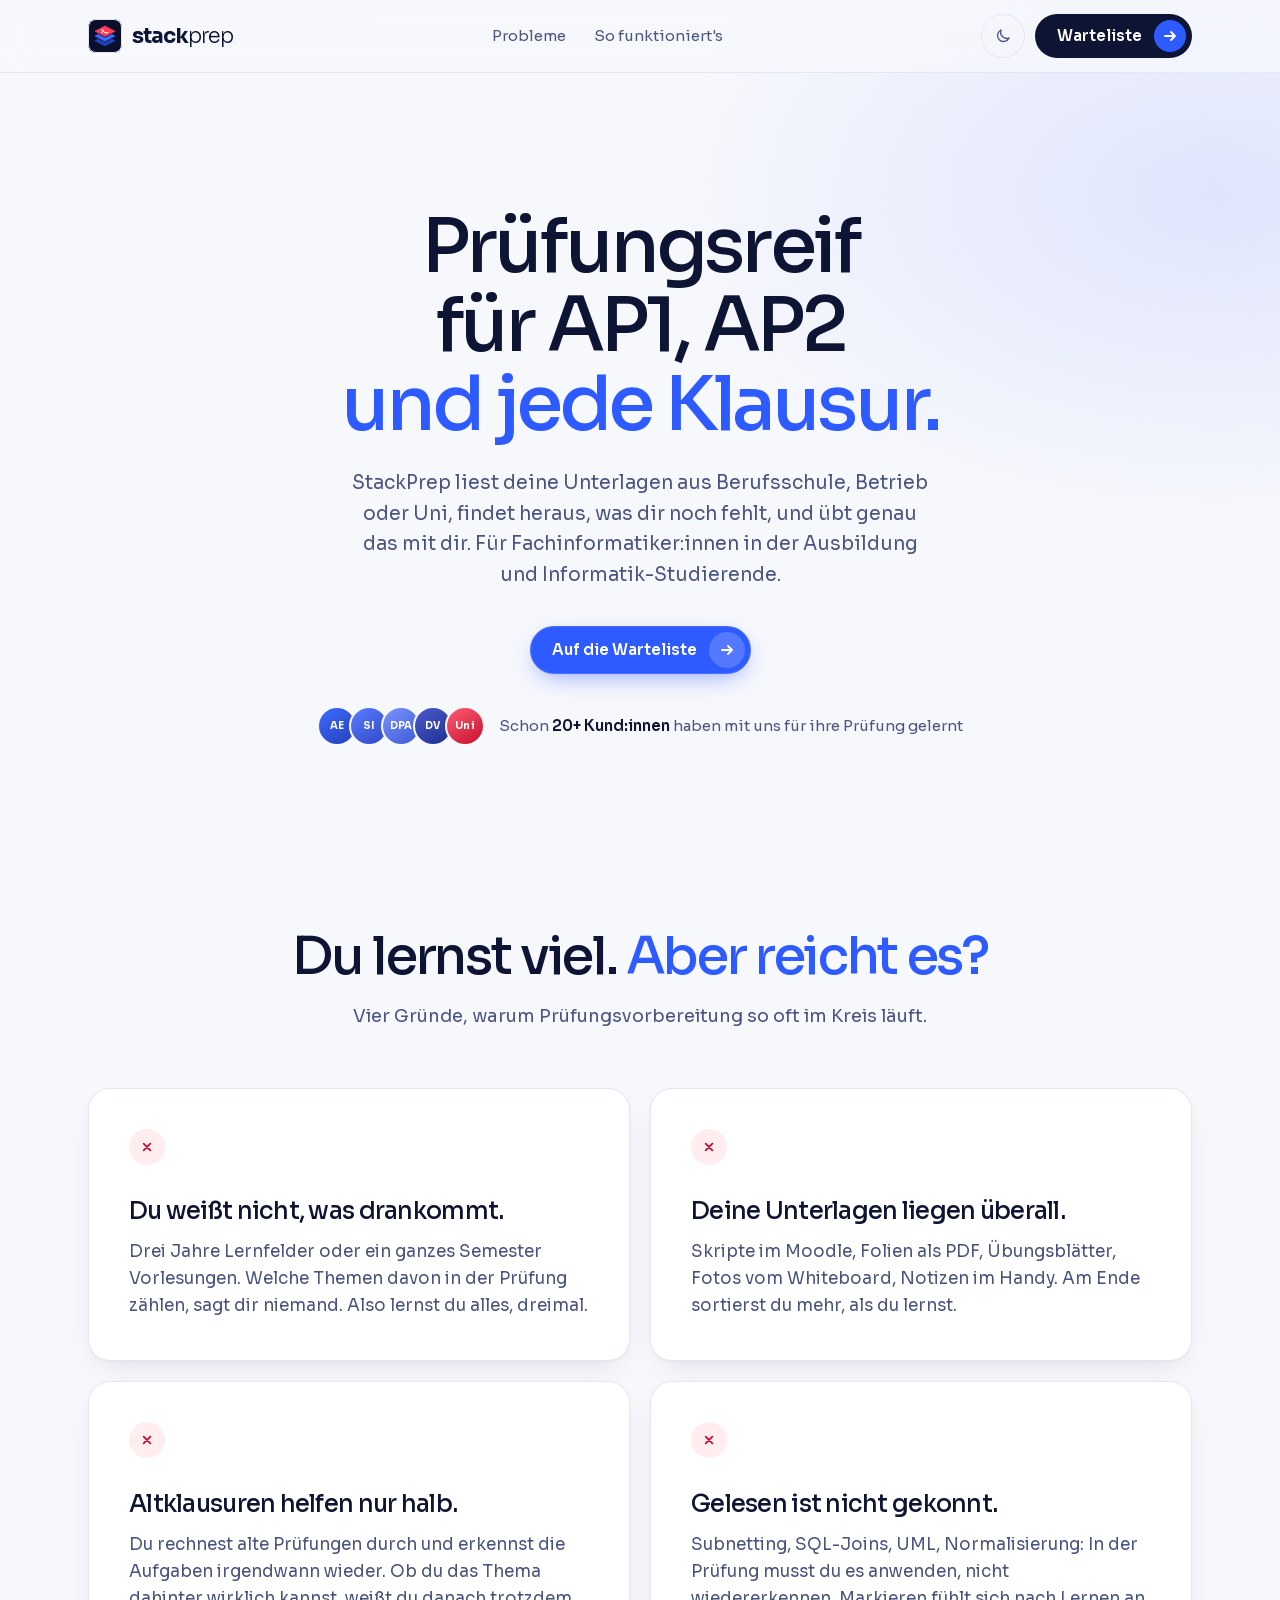
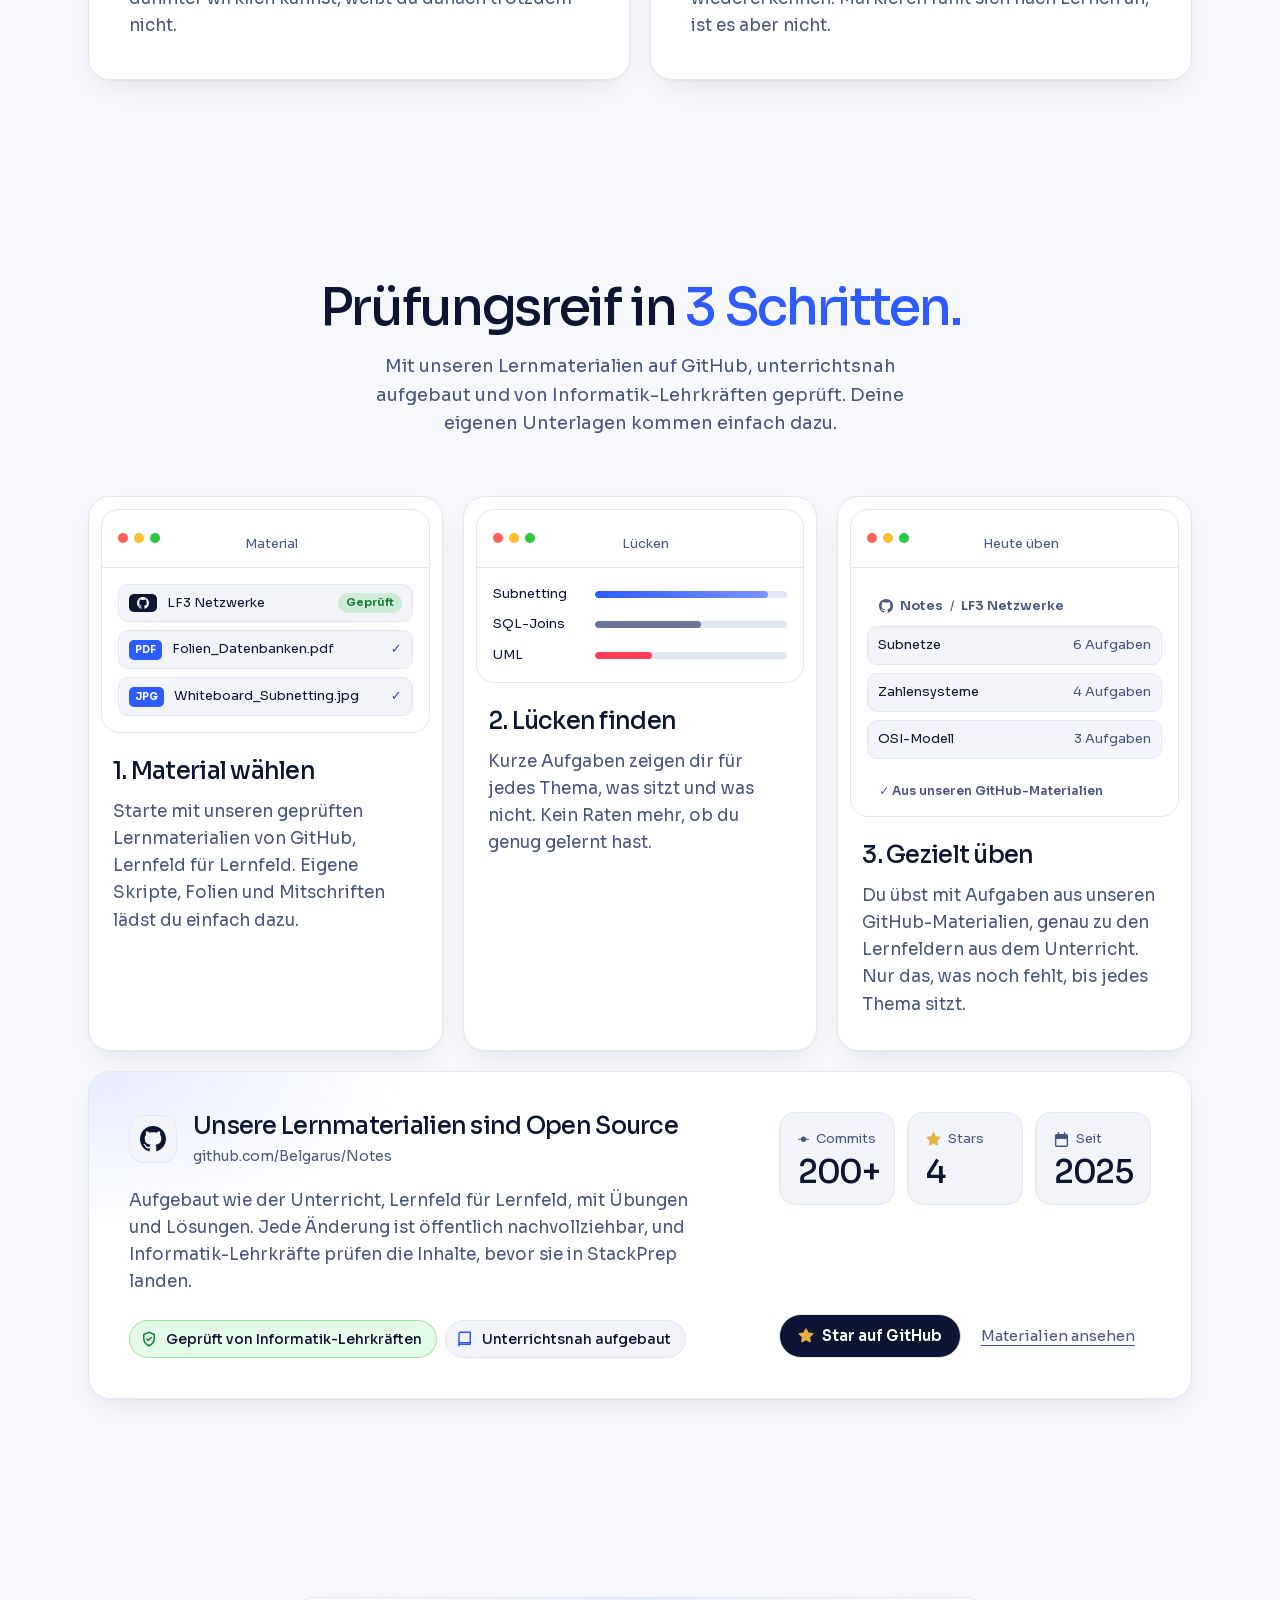
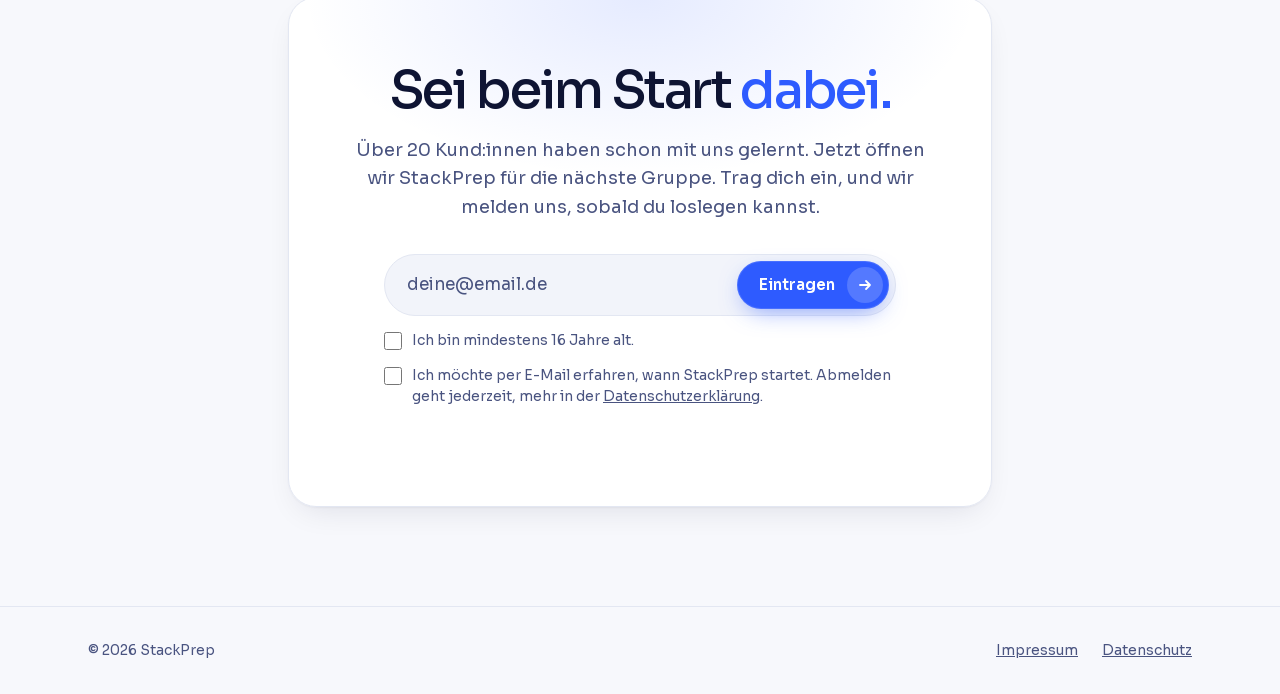
==== index.html @ 9dcbcb9c "Add StackPrep landing page Static site for StackPrep, AP1/AP2 exam prep for IT apprentices: landing " ====
<!doctype html>
<html lang="de">
<head>
  <meta charset="utf-8">
  <meta name="viewport" content="width=device-width, initial-scale=1">
  <meta http-equiv="Content-Security-Policy" content="default-src 'none'; script-src 'self'; style-src 'self'; img-src 'self'; font-src 'self'; connect-src 'self'; form-action 'self'; base-uri 'none'; upgrade-insecure-requests">
  <meta name="referrer" content="strict-origin-when-cross-origin">
  <title>StackPrep: prüfungsreif für AP1, AP2 und Informatik-Klausuren</title>
  <meta name="description" content="StackPrep lernt mit deinen Unterlagen aus Berufsschule, Betrieb oder Uni, findet heraus, was dir für AP1, AP2 oder die Klausur noch fehlt, und übt genau das mit dir.">
  <meta name="theme-color" content="#F7F8FC" media="(prefers-color-scheme: light)">
  <meta name="theme-color" content="#05070F" media="(prefers-color-scheme: dark)">
  <meta property="og:title" content="StackPrep: prüfungsreif für AP1, AP2 und Informatik-Klausuren">
  <meta property="og:description" content="Prüfungsvorbereitung für Fachinformatiker:innen und Informatik-Studierende, mit deinem eigenen Stoff.">
  <meta property="og:type" content="website">
  <link rel="icon" href="/assets/img/favicon.svg" type="image/svg+xml">
  <link rel="preload" href="/assets/fonts/Sora-Variable.woff2" as="font" type="font/woff2" crossorigin>
  <script src="/assets/js/theme.js"></script>
  <link rel="stylesheet" href="/assets/css/styles.css">
  <script src="/assets/js/main.js" defer></script>
</head>
<body>
  <a class="skip-link" href="#main">Zum Inhalt springen</a>

  <header class="site-header">
    <div class="container site-header__inner">
      <a class="brand" href="/" aria-label="StackPrep, zur Startseite">
        <img class="brand__mark" src="/assets/img/logo-mark.svg" alt="" width="36" height="36">
        <span class="brand__word"><span class="brand__stack">stack</span><span class="brand__prep">prep</span></span>
      </a>
      <nav class="site-nav" aria-label="Hauptnavigation">
        <a href="#probleme">Probleme</a>
        <a href="#ablauf">So funktioniert's</a>
      </nav>
      <div class="site-header__actions">
        <button class="theme-toggle" type="button" aria-label="Dunkles Design" aria-pressed="false" data-theme-toggle hidden>
          <svg class="icon-moon" viewBox="0 0 24 24" fill="none" stroke="currentColor" stroke-width="1.8" stroke-linecap="round" stroke-linejoin="round" aria-hidden="true" focusable="false"><path d="M20 14.5A8 8 0 0 1 9.5 4a8 8 0 1 0 10.5 10.5z"/></svg>
          <svg class="icon-sun" viewBox="0 0 24 24" fill="none" stroke="currentColor" stroke-width="1.8" stroke-linecap="round" aria-hidden="true" focusable="false"><circle cx="12" cy="12" r="4"/><path d="M12 2v2M12 20v2M4.9 4.9l1.4 1.4M17.7 17.7l1.4 1.4M2 12h2M20 12h2M4.9 19.1l1.4-1.4M17.7 6.3l1.4-1.4"/></svg>
        </button>
        <a class="pill-button pill-button--light" href="#warteliste">Warteliste <span class="pill-button__arrow" aria-hidden="true"><svg viewBox="0 0 16 16" fill="none" stroke="currentColor" stroke-width="1.8" stroke-linecap="round" stroke-linejoin="round"><path d="M3 8h10M9 4l4 4-4 4"/></svg></span></a>
      </div>
    </div>
  </header>

  <main id="main">
    <section class="hero" aria-labelledby="hero-title">
      <div class="container hero__inner">
        <div class="hero__copy">
          <h1 id="hero-title">Prüfungsreif für AP1, AP2 <span class="accent">und jede Klausur.</span></h1>
          <p class="hero__lead">StackPrep liest deine Unterlagen aus Berufsschule, Betrieb oder Uni, findet heraus, was dir noch fehlt, und übt genau das mit dir. Für Fachinformatiker:innen in der Ausbildung und Informatik-Studierende.</p>

          <div class="hero__actions">
            <a class="pill-button" href="#warteliste">Auf die Warteliste <span class="pill-button__arrow" aria-hidden="true"><svg viewBox="0 0 16 16" fill="none" stroke="currentColor" stroke-width="1.8" stroke-linecap="round" stroke-linejoin="round"><path d="M3 8h10M9 4l4 4-4 4"/></svg></span></a>
          </div>

          <div class="proof">
            <ul class="proof__avatars" aria-hidden="true">
              <li>AE</li>
              <li>SI</li>
              <li>DPA</li>
              <li>DV</li>
              <li>Uni</li>
            </ul>
            <p>Schon <strong>20+ Kund:innen</strong> haben mit uns für ihre Prüfung gelernt</p>
          </div>
        </div>
      </div>
    </section>

    <section id="probleme" class="section" aria-labelledby="probleme-title">
      <div class="container">
        <h2 id="probleme-title" class="section__title">Du lernst viel. <span class="accent">Aber reicht es?</span></h2>
        <p class="section__lead">Vier Gründe, warum Prüfungsvorbereitung so oft im Kreis läuft.</p>
        <div class="grid grid--2">
          <article class="card">
            <svg class="card__icon card__icon--problem" viewBox="0 0 24 24" fill="none" stroke="currentColor" stroke-width="2.2" stroke-linecap="round" aria-hidden="true" focusable="false"><path d="M8 8l8 8M16 8l-8 8"/></svg>
            <h3>Du weißt nicht, was drankommt.</h3>
            <p>Drei Jahre Lernfelder oder ein ganzes Semester Vorlesungen. Welche Themen davon in der Prüfung zählen, sagt dir niemand. Also lernst du alles, dreimal.</p>
          </article>
          <article class="card">
            <svg class="card__icon card__icon--problem" viewBox="0 0 24 24" fill="none" stroke="currentColor" stroke-width="2.2" stroke-linecap="round" aria-hidden="true" focusable="false"><path d="M8 8l8 8M16 8l-8 8"/></svg>
            <h3>Deine Unterlagen liegen überall.</h3>
            <p>Skripte im Moodle, Folien als PDF, Übungsblätter, Fotos vom Whiteboard, Notizen im Handy. Am Ende sortierst du mehr, als du lernst.</p>
          </article>
          <article class="card">
            <svg class="card__icon card__icon--problem" viewBox="0 0 24 24" fill="none" stroke="currentColor" stroke-width="2.2" stroke-linecap="round" aria-hidden="true" focusable="false"><path d="M8 8l8 8M16 8l-8 8"/></svg>
            <h3>Altklausuren helfen nur halb.</h3>
            <p>Du rechnest alte Prüfungen durch und erkennst die Aufgaben irgendwann wieder. Ob du das Thema dahinter wirklich kannst, weißt du danach trotzdem nicht.</p>
          </article>
          <article class="card">
            <svg class="card__icon card__icon--problem" viewBox="0 0 24 24" fill="none" stroke="currentColor" stroke-width="2.2" stroke-linecap="round" aria-hidden="true" focusable="false"><path d="M8 8l8 8M16 8l-8 8"/></svg>
            <h3>Gelesen ist nicht gekonnt.</h3>
            <p>Subnetting, SQL-Joins, UML, Normalisierung: In der Prüfung musst du es anwenden, nicht wiedererkennen. Markieren fühlt sich nach Lernen an, ist es aber nicht.</p>
          </article>
        </div>
      </div>
    </section>

    <section id="ablauf" class="section" aria-labelledby="ablauf-title">
      <div class="container">
        <h2 id="ablauf-title" class="section__title">Prüfungsreif in <span class="accent">3 Schritten.</span></h2>
        <p class="section__lead">Mit unseren Lernmaterialien auf GitHub, unterrichtsnah aufgebaut und von Informatik-Lehrkräften geprüft. Deine eigenen Unterlagen kommen einfach dazu.</p>
        <ol class="grid grid--3 steps">
          <li class="card card--step">
            <div class="mock mock--small" aria-hidden="true">
              <div class="mock__bar"><span></span><span></span><span></span><p>Material</p></div>
              <ul class="files">
                <li><span class="files__type files__type--github"><svg viewBox="0 0 16 16" fill="currentColor"><path d="M8 0C3.58 0 0 3.58 0 8c0 3.54 2.29 6.53 5.47 7.59.4.07.55-.17.55-.38 0-.19-.01-.82-.01-1.49-2.01.37-2.53-.49-2.69-.94-.09-.23-.48-.94-.82-1.13-.28-.15-.68-.52-.01-.53.63-.01 1.08.58 1.23.82.72 1.21 1.87.87 2.33.66.07-.52.28-.87.51-1.07-1.78-.2-3.64-.89-3.64-3.95 0-.87.31-1.59.82-2.15-.08-.2-.36-1.02.08-2.12 0 0 .67-.21 2.2.82.64-.18 1.32-.27 2-.27.68 0 1.36.09 2 .27 1.53-1.04 2.2-.82 2.2-.82.44 1.1.16 1.92.08 2.12.51.56.82 1.27.82 2.15 0 3.07-1.87 3.75-3.65 3.95.29.25.54.73.54 1.48 0 1.07-.01 1.93-.01 2.2 0 .21.15.46.55.38A8.01 8.01 0 0 0 16 8c0-4.42-3.58-8-8-8z"/></svg></span>LF3 Netzwerke<span class="files__verified">Geprüft</span></li>
                <li><span class="files__type">PDF</span>Folien_Datenbanken.pdf<span class="files__ok">✓</span></li>
                <li><span class="files__type">JPG</span>Whiteboard_Subnetting.jpg<span class="files__ok">✓</span></li>
              </ul>
            </div>
            <h3>Material wählen</h3>
            <p>Starte mit unseren geprüften Lernmaterialien von GitHub, Lernfeld für Lernfeld. Eigene Skripte, Folien und Mitschriften lädst du einfach dazu.</p>
          </li>
          <li class="card card--step">
            <div class="mock mock--small" aria-hidden="true">
              <div class="mock__bar"><span></span><span></span><span></span><p>Lücken</p></div>
              <ul class="topics topics--small">
                <li><span>Subnetting</span><span class="bar"><span class="bar__fill bar__fill--90"></span></span></li>
                <li><span>SQL-Joins</span><span class="bar"><span class="bar__fill bar__fill--55 bar__fill--mid"></span></span></li>
                <li><span>UML</span><span class="bar"><span class="bar__fill bar__fill--30 bar__fill--open"></span></span></li>
              </ul>
            </div>
            <h3>Lücken finden</h3>
            <p>Kurze Aufgaben zeigen dir für jedes Thema, was sitzt und was nicht. Kein Raten mehr, ob du genug gelernt hast.</p>
          </li>
          <li class="card card--step">
            <div class="mock mock--small" aria-hidden="true">
              <div class="mock__bar"><span></span><span></span><span></span><p>Heute üben</p></div>
              <div class="practice">
                <p class="practice__source"><svg viewBox="0 0 16 16" fill="currentColor"><path d="M8 0C3.58 0 0 3.58 0 8c0 3.54 2.29 6.53 5.47 7.59.4.07.55-.17.55-.38 0-.19-.01-.82-.01-1.49-2.01.37-2.53-.49-2.69-.94-.09-.23-.48-.94-.82-1.13-.28-.15-.68-.52-.01-.53.63-.01 1.08.58 1.23.82.72 1.21 1.87.87 2.33.66.07-.52.28-.87.51-1.07-1.78-.2-3.64-.89-3.64-3.95 0-.87.31-1.59.82-2.15-.08-.2-.36-1.02.08-2.12 0 0 .67-.21 2.2.82.64-.18 1.32-.27 2-.27.68 0 1.36.09 2 .27 1.53-1.04 2.2-.82 2.2-.82.44 1.1.16 1.92.08 2.12.51.56.82 1.27.82 2.15 0 3.07-1.87 3.75-3.65 3.95.29.25.54.73.54 1.48 0 1.07-.01 1.93-.01 2.2 0 .21.15.46.55.38A8.01 8.01 0 0 0 16 8c0-4.42-3.58-8-8-8z"/></svg>Notes<span>/</span>LF3 Netzwerke</p>
                <ul class="plan">
                  <li>Subnetze<span>6 Aufgaben</span></li>
                  <li>Zahlensysteme<span>4 Aufgaben</span></li>
                  <li>OSI-Modell<span>3 Aufgaben</span></li>
                </ul>
                <p class="practice__note">✓ Aus unseren GitHub-Materialien</p>
              </div>
            </div>
            <h3>Gezielt üben</h3>
            <p>Du übst mit Aufgaben aus unseren GitHub-Materialien, genau zu den Lernfeldern aus dem Unterricht. Nur das, was noch fehlt, bis jedes Thema sitzt.</p>
          </li>
        </ol>

        <!-- Stand der Zahlen: 01.11.2026 (200 Commits, 4 Stars). Bei Bedarf von Hand aktualisieren, die Seite fragt GitHub bewusst nicht live ab. -->
        <article class="card repo">
          <div class="repo__main">
            <div class="repo__head">
              <svg class="repo__logo" viewBox="0 0 16 16" fill="currentColor" aria-hidden="true" focusable="false"><path d="M8 0C3.58 0 0 3.58 0 8c0 3.54 2.29 6.53 5.47 7.59.4.07.55-.17.55-.38 0-.19-.01-.82-.01-1.49-2.01.37-2.53-.49-2.69-.94-.09-.23-.48-.94-.82-1.13-.28-.15-.68-.52-.01-.53.63-.01 1.08.58 1.23.82.72 1.21 1.87.87 2.33.66.07-.52.28-.87.51-1.07-1.78-.2-3.64-.89-3.64-3.95 0-.87.31-1.59.82-2.15-.08-.2-.36-1.02.08-2.12 0 0 .67-.21 2.2.82.64-.18 1.32-.27 2-.27.68 0 1.36.09 2 .27 1.53-1.04 2.2-.82 2.2-.82.44 1.1.16 1.92.08 2.12.51.56.82 1.27.82 2.15 0 3.07-1.87 3.75-3.65 3.95.29.25.54.73.54 1.48 0 1.07-.01 1.93-.01 2.2 0 .21.15.46.55.38A8.01 8.01 0 0 0 16 8c0-4.42-3.58-8-8-8z"/></svg>
              <div>
                <h3>Unsere Lernmaterialien sind Open Source</h3>
                <p class="repo__path">github.com/Belgarus/Notes</p>
              </div>
            </div>
            <p class="repo__text">Aufgebaut wie der Unterricht, Lernfeld für Lernfeld, mit Übungen und Lösungen. Jede Änderung ist öffentlich nachvollziehbar, und Informatik-Lehrkräfte prüfen die Inhalte, bevor sie in StackPrep landen.</p>

            <ul class="repo__badges">
              <li class="repo__badge repo__badge--verified">
                <svg viewBox="0 0 24 24" fill="none" stroke="currentColor" stroke-width="2" stroke-linecap="round" stroke-linejoin="round" aria-hidden="true" focusable="false"><path d="M12 3l7 3v5c0 4.5-3 8.3-7 10-4-1.7-7-5.5-7-10V6l7-3z"/><path d="M9 12l2 2 4-4"/></svg>
                Geprüft von Informatik-Lehrkräften
              </li>
              <li class="repo__badge">
                <svg viewBox="0 0 24 24" fill="none" stroke="currentColor" stroke-width="2" stroke-linecap="round" stroke-linejoin="round" aria-hidden="true" focusable="false"><path d="M4 5a2 2 0 0 1 2-2h13v16H6a2 2 0 0 0-2 2V5z"/><path d="M4 19a2 2 0 0 1 2-2h13"/></svg>
                Unterrichtsnah aufgebaut
              </li>
            </ul>
          </div>

          <div class="repo__side">
            <dl class="repo__stats">
              <div>
                <dt>
                  <svg viewBox="0 0 16 16" fill="currentColor" aria-hidden="true" focusable="false"><path d="M10.5 7.75a2.5 2.5 0 1 1-5 0 2.5 2.5 0 0 1 5 0zm1.43.75a4 4 0 0 1-7.86 0H.75a.75.75 0 0 1 0-1.5h3.32a4 4 0 0 1 7.86 0h3.32a.75.75 0 0 1 0 1.5h-3.32z"/></svg>
                  Commits
                </dt>
                <dd>200+</dd>
              </div>
              <div>
                <dt>
                  <svg class="repo__star" viewBox="0 0 16 16" fill="currentColor" aria-hidden="true" focusable="false"><path d="M8 .25a.75.75 0 0 1 .67.42l1.88 3.81 4.21.61a.75.75 0 0 1 .42 1.28l-3.05 2.97.72 4.19a.75.75 0 0 1-1.09.79L8 12.35l-3.77 1.98a.75.75 0 0 1-1.09-.79l.72-4.19L.82 6.37a.75.75 0 0 1 .42-1.28l4.21-.61L7.33.67A.75.75 0 0 1 8 .25z"/></svg>
                  Stars
                </dt>
                <dd>4</dd>
              </div>
              <div>
                <dt>
                  <svg viewBox="0 0 16 16" fill="currentColor" aria-hidden="true" focusable="false"><path d="M4.75 0a.75.75 0 0 1 .75.75V2h5V.75a.75.75 0 0 1 1.5 0V2h1.25c.97 0 1.75.78 1.75 1.75v10.5A1.75 1.75 0 0 1 13.25 16H2.75A1.75 1.75 0 0 1 1 14.25V3.75C1 2.78 1.78 2 2.75 2H4V.75A.75.75 0 0 1 4.75 0zM2.5 7.5v6.75c0 .14.11.25.25.25h10.5a.25.25 0 0 0 .25-.25V7.5h-11z"/></svg>
                  Seit
                </dt>
                <dd>2025</dd>
              </div>
            </dl>
            <div class="repo__actions">
              <a class="repo__button" href="https://github.com/Belgarus/Notes" rel="noopener noreferrer">
                <svg viewBox="0 0 16 16" fill="currentColor" aria-hidden="true" focusable="false"><path d="M8 .25a.75.75 0 0 1 .67.42l1.88 3.81 4.21.61a.75.75 0 0 1 .42 1.28l-3.05 2.97.72 4.19a.75.75 0 0 1-1.09.79L8 12.35l-3.77 1.98a.75.75 0 0 1-1.09-.79l.72-4.19L.82 6.37a.75.75 0 0 1 .42-1.28l4.21-.61L7.33.67A.75.75 0 0 1 8 .25z"/></svg>
                Star auf GitHub
              </a>
              <a class="repo__link" href="https://belgarus.github.io/Notes/fi25/materialien_uebersicht/book/" rel="noopener noreferrer">Materialien ansehen</a>
            </div>
          </div>
        </article>
      </div>
    </section>

    <section id="warteliste" class="section section--signup" aria-labelledby="signup-title">
      <div class="container">
        <div class="signup">
          <h2 id="signup-title" class="section__title">Sei beim Start <span class="accent">dabei.</span></h2>
          <p class="section__lead">Über 20 Kund:innen haben schon mit uns gelernt. Jetzt öffnen wir StackPrep für die nächste Gruppe. Trag dich ein, und wir melden uns, sobald du loslegen kannst.</p>

          <form class="waitlist" action="/api/waitlist" method="post" data-waitlist>
            <label class="visually-hidden" for="email">E-Mail-Adresse</label>
            <div class="waitlist__field">
              <input id="email" name="email" type="email" placeholder="deine@email.de" autocomplete="email" inputmode="email" maxlength="254" required>
              <button class="pill-button" type="submit">Eintragen <span class="pill-button__arrow" aria-hidden="true"><svg viewBox="0 0 16 16" fill="none" stroke="currentColor" stroke-width="1.8" stroke-linecap="round" stroke-linejoin="round"><path d="M3 8h10M9 4l4 4-4 4"/></svg></span></button>
            </div>

            <div class="hp" aria-hidden="true">
              <label for="website">Website</label>
              <input id="website" name="website" type="text" tabindex="-1" autocomplete="off">
            </div>

            <label class="check"><input type="checkbox" name="alter" value="16plus" required><span>Ich bin mindestens 16 Jahre alt.</span></label>
            <label class="check"><input type="checkbox" name="einwilligung" value="ja" required><span>Ich möchte per E-Mail erfahren, wann StackPrep startet. Abmelden geht jederzeit, mehr in der <a href="/datenschutz.html">Datenschutzerklärung</a>.</span></label>

            <p class="form-status" role="status" aria-live="polite" data-status></p>
          </form>
        </div>
      </div>
    </section>
  </main>

  <footer class="site-footer">
    <div class="container site-footer__inner">
      <p>© 2026 StackPrep</p>
      <ul>
        <li><a href="/impressum.html">Impressum</a></li>
        <li><a href="/datenschutz.html">Datenschutz</a></li>
      </ul>
    </div>
  </footer>
</body>
</html>
---- assets/css/styles.css ----
/* StackPrep — site styles */

@font-face {
  font-family: "Sora";
  src: url("/assets/fonts/Sora-Variable.woff2") format("woff2");
  font-weight: 100 800;
  font-display: swap;
}

/* Colour themes: light by default, dark from the system setting or the header toggle */

:root {
  color-scheme: light;
  --bg: #F7F8FC;
  --glow: rgba(46, 91, 255, 0.12);
  --card: #FFFFFF;
  --card-top: #FFFFFF;
  --card-border: #E3E7F2;
  --inset: #F2F4FA;
  --inset-border: #E3E7F2;
  --text: #0E1433;
  --muted: #4A5480;
  --accent: #2E5BFF;
  --action: #2E5BFF;
  --action-hover: #1F47E0;
  --on-action: #FFFFFF;
  --light-pill: #0E1433;
  --on-light-pill: #FFFFFF;
  --ok: #1F47E0;
  --mid: #6B7499;
  --wrong: #C8102E;
  --wrong-soft: #FFEDF0;
  --track: #E3E7F2;
  --focus: #2E5BFF;
  --verified: #1A7F37;
  --shadow: 0 1px 2px rgba(14, 20, 51, 0.04), 0 12px 32px -12px rgba(14, 20, 51, 0.12);

  --font-sans: "Sora", ui-sans-serif, system-ui, -apple-system, "Segoe UI", Roboto, sans-serif;

  --gutter: clamp(1rem, 0.5rem + 2.5vw, 2.5rem);
  --radius-card: 22px;
}

@media (prefers-color-scheme: dark) {
  :root:not([data-theme="light"]) {
    color-scheme: dark;
    --bg: #05070F;
    --glow: rgba(61, 107, 255, 0.22);
    --card: rgba(255, 255, 255, 0.025);
    --card-top: rgba(255, 255, 255, 0.06);
    --card-border: rgba(255, 255, 255, 0.09);
    --inset: rgba(255, 255, 255, 0.04);
    --inset-border: rgba(255, 255, 255, 0.08);
    --text: #F2F4FA;
    --muted: #9AA3BF;
    --accent: #9DB2FF;
    --action-hover: #4D74FF;
    --light-pill: #F2F4FA;
    --on-light-pill: #05070F;
    --ok: #9DB2FF;
    --mid: #9AA3BF;
    --wrong: #FF8A9A;
    --wrong-soft: rgba(255, 61, 87, 0.16);
    --track: rgba(255, 255, 255, 0.08);
    --focus: #9DB2FF;
    --verified: #3FB950;
    --shadow: 0 1px 0 rgba(255, 255, 255, 0.04) inset, 0 24px 48px -24px rgba(0, 0, 0, 0.6);
  }
}

:root[data-theme="dark"] {
  color-scheme: dark;
  --bg: #05070F;
  --glow: rgba(61, 107, 255, 0.22);
  --card: rgba(255, 255, 255, 0.025);
  --card-top: rgba(255, 255, 255, 0.06);
  --card-border: rgba(255, 255, 255, 0.09);
  --inset: rgba(255, 255, 255, 0.04);
  --inset-border: rgba(255, 255, 255, 0.08);
  --text: #F2F4FA;
  --muted: #9AA3BF;
  --accent: #9DB2FF;
  --action-hover: #4D74FF;
  --light-pill: #F2F4FA;
  --on-light-pill: #05070F;
  --ok: #9DB2FF;
  --mid: #9AA3BF;
  --wrong: #FF8A9A;
  --wrong-soft: rgba(255, 61, 87, 0.16);
  --track: rgba(255, 255, 255, 0.08);
  --focus: #9DB2FF;
  --verified: #3FB950;
  --shadow: 0 1px 0 rgba(255, 255, 255, 0.04) inset, 0 24px 48px -24px rgba(0, 0, 0, 0.6);
}

*,
*::before,
*::after {
  box-sizing: border-box;
}

html {
  -webkit-text-size-adjust: 100%;
  scroll-behavior: smooth;
}

body {
  margin: 0;
  background:
    radial-gradient(70rem 40rem at 15% -10%, var(--glow), transparent 65%),
    radial-gradient(50rem 30rem at 95% 5%, var(--glow), transparent 70%),
    var(--bg);
  background-repeat: no-repeat;
  color: var(--text);
  font-family: var(--font-sans);
  font-size: 1.0625rem;
  line-height: 1.6;
}

h1,
h2,
h3,
p {
  margin: 0;
}

a {
  color: inherit;
}

img {
  display: block;
}

:focus-visible {
  outline: 3px solid var(--focus);
  outline-offset: 3px;
  border-radius: 6px;
}

.container {
  width: 100%;
  max-width: 74rem;
  margin-inline: auto;
  padding-inline: var(--gutter);
}

.visually-hidden {
  position: absolute;
  width: 1px;
  height: 1px;
  overflow: hidden;
  clip: rect(0 0 0 0);
  white-space: nowrap;
}

.nowrap {
  white-space: nowrap;
}

.accent {
  color: var(--accent);
}

.skip-link {
  position: absolute;
  left: 1rem;
  top: -4rem;
  z-index: 20;
  padding: 0.75rem 1rem;
  background: var(--text);
  color: var(--bg);
  border-radius: 10px;
}

.skip-link:focus {
  top: 1rem;
}

/* Pill buttons */

.pill-button {
  display: inline-flex;
  align-items: center;
  gap: 0.75rem;
  min-height: 3rem;
  padding: 0.375rem 0.375rem 0.375rem 1.375rem;
  border: 0;
  border-radius: 999px;
  background: var(--action);
  color: var(--on-action);
  font: inherit;
  font-size: 0.9375rem;
  font-weight: 600;
  white-space: nowrap;
  text-decoration: none;
  cursor: pointer;
  box-shadow: 0 0 0 1px rgba(255, 255, 255, 0.12) inset, 0 8px 24px -8px rgba(46, 91, 255, 0.6);
  transition: background-color 150ms ease;
}

.pill-button:hover {
  background: var(--action-hover);
}

.pill-button:disabled {
  opacity: 0.6;
  cursor: progress;
}

.pill-button__arrow {
  display: inline-grid;
  place-items: center;
  width: 2.25rem;
  height: 2.25rem;
  border-radius: 50%;
  background: rgba(255, 255, 255, 0.18);
}

.pill-button__arrow svg {
  width: 1rem;
  height: 1rem;
}

.pill-button--light {
  min-height: 2.75rem;
  background: var(--light-pill);
  color: var(--on-light-pill);
  box-shadow: none;
}

.pill-button--light:hover {
  background: var(--light-pill);
  opacity: 0.9;
}

.pill-button--light .pill-button__arrow {
  width: 2rem;
  height: 2rem;
  background: var(--action);
  color: #FFFFFF;
}

/* Header */

.site-header {
  position: sticky;
  top: 0;
  z-index: 10;
  backdrop-filter: blur(14px);
  -webkit-backdrop-filter: blur(14px);
  background: color-mix(in srgb, var(--bg) 72%, transparent);
  border-bottom: 1px solid var(--card-border);
}

.site-header__inner {
  display: flex;
  align-items: center;
  gap: 1.5rem;
  min-height: 4.5rem;
}

.brand {
  display: inline-flex;
  align-items: center;
  gap: 0.625rem;
  margin-right: auto;
  text-decoration: none;
}

.brand__mark {
  width: 2.125rem;
  height: 2.125rem;
  border-radius: 8px;
  outline: 1px solid var(--card-border);
  outline-offset: -1px;
}

.brand__word {
  font-size: 1.3125rem;
  letter-spacing: -0.045em;
  line-height: 1;
}

.brand__stack {
  font-weight: 700;
}

.brand__prep {
  font-weight: 300;
}

.site-nav {
  display: flex;
  gap: 1.75rem;
}

.site-nav a {
  color: var(--muted);
  font-size: 0.9375rem;
  text-decoration: none;
}

.site-nav a:hover {
  color: var(--text);
}

.site-header__actions {
  display: flex;
  align-items: center;
  gap: 0.625rem;
  margin-left: auto;
}

.theme-toggle {
  display: inline-grid;
  place-items: center;
  width: 2.75rem;
  height: 2.75rem;
  padding: 0;
  border: 1px solid var(--card-border);
  border-radius: 50%;
  background: transparent;
  color: var(--muted);
  cursor: pointer;
}

.theme-toggle[hidden] {
  display: none;
}

.theme-toggle:hover {
  color: var(--text);
}

.theme-toggle svg {
  width: 1.125rem;
  height: 1.125rem;
}

.theme-toggle[aria-pressed="true"] .icon-moon,
.theme-toggle[aria-pressed="false"] .icon-sun {
  display: none;
}

/* Hero */

.hero {
  padding-block: clamp(4rem, 2rem + 8vw, 9rem) clamp(3rem, 2rem + 4vw, 6rem);
}

.hero__copy {
  display: flex;
  flex-direction: column;
  align-items: center;
  max-width: 50rem;
  margin-inline: auto;
  text-align: center;
}

.hero h1 {
  font-size: clamp(2.5rem, 1.2rem + 4.6vw, 4.75rem);
  font-weight: 500;
  letter-spacing: -0.05em;
  line-height: 1.04;
  text-wrap: balance;
}

.hero h1 .accent {
  display: block;
}

.hero__lead {
  margin-top: 1.5rem;
  max-width: 36rem;
  color: var(--muted);
  font-size: 1.1875rem;
}

.hero__actions {
  margin-top: 2.25rem;
}

.proof {
  display: flex;
  flex-wrap: wrap;
  justify-content: center;
  align-items: center;
  gap: 0.875rem;
  margin-top: 2rem;
  color: var(--muted);
  font-size: 0.9375rem;
}

.proof strong {
  color: var(--text);
  font-weight: 600;
}

.proof__avatars {
  display: flex;
  margin: 0;
  padding: 0;
  list-style: none;
}

.proof__avatars li {
  display: grid;
  place-items: center;
  width: 2.5rem;
  height: 2.5rem;
  margin-left: -0.5rem;
  border: 2px solid var(--bg);
  border-radius: 50%;
  background: linear-gradient(145deg, #3D6BFF, #2440B8);
  color: #FFFFFF;
  font-size: 0.625rem;
  font-weight: 700;
  letter-spacing: 0.01em;
}

.proof__avatars li:first-child {
  margin-left: 0;
}

.proof__avatars li:nth-child(2) { background: linear-gradient(145deg, #5B7CFF, #3048C8); }
.proof__avatars li:nth-child(3) { background: linear-gradient(145deg, #7A93FF, #3D5AD6); }
.proof__avatars li:nth-child(4) { background: linear-gradient(145deg, #4B5BD0, #1E2F8F); }
.proof__avatars li:nth-child(5) { background: linear-gradient(145deg, #FF5C73, #C8102E); }

/* Product mockups */

.mock {
  margin: 0;
  border: 1px solid var(--card-border);
  border-radius: 18px;
  background: linear-gradient(180deg, var(--card-top), var(--card));
  box-shadow: var(--shadow);
  overflow: hidden;
}

.mock__bar {
  display: flex;
  align-items: center;
  gap: 0.375rem;
  padding: 0.75rem 1rem;
  border-bottom: 1px solid var(--inset-border);
}

.mock__bar span {
  width: 0.625rem;
  height: 0.625rem;
  border-radius: 50%;
  background: var(--track);
}

.mock__bar span:nth-child(1) { background: #FF5F57; }
.mock__bar span:nth-child(2) { background: #FEBC2E; }
.mock__bar span:nth-child(3) { background: #28C840; }

.mock__bar p {
  flex: 1;
  margin-right: 2.25rem;
  color: var(--muted);
  font-size: 0.8125rem;
  text-align: center;
}

.topics {
  display: grid;
  gap: 0.625rem;
  margin: 0;
  padding: 0;
  list-style: none;
  font-size: 0.875rem;
}

.topics li {
  display: grid;
  grid-template-columns: minmax(0, 10rem) minmax(0, 1fr) 4.25rem;
  align-items: center;
  gap: 0.875rem;
}

.topics li > span:first-child {
  overflow: hidden;
  white-space: nowrap;
  text-overflow: ellipsis;
}

.topics--small {
  padding: 1rem;
  font-size: 0.8125rem;
}

.topics--small li {
  grid-template-columns: 5.5rem minmax(0, 1fr);
}

.bar {
  position: relative;
  height: 0.4375rem;
  border-radius: 99px;
  background: var(--track);
  overflow: hidden;
}

.bar__fill {
  position: absolute;
  inset: 0 auto 0 0;
  border-radius: inherit;
  background: linear-gradient(90deg, #2E5BFF, #7A93FF);
}

.bar__fill--90 { width: 90%; }
.bar__fill--80 { width: 80%; }
.bar__fill--55 { width: 55%; }
.bar__fill--30 { width: 30%; }
.bar__fill--mid { background: var(--mid); }
.bar__fill--open { background: #FF3D57; }

.files,
.plan {
  display: grid;
  gap: 0.5rem;
  margin: 0;
  padding: 1rem;
  list-style: none;
  font-size: 0.8125rem;
}

.files li,
.plan li {
  display: flex;
  align-items: center;
  gap: 0.625rem;
  padding: 0.5rem 0.625rem;
  border: 1px solid var(--inset-border);
  border-radius: 10px;
  background: var(--inset);
  min-width: 0;
}

.files__type {
  flex: none;
  padding: 0.125rem 0.375rem;
  border-radius: 5px;
  background: var(--action);
  color: #FFFFFF;
  font-size: 0.625rem;
  font-weight: 700;
}

.files__ok {
  margin-left: auto;
  color: var(--ok);
  font-weight: 700;
}

.plan li {
  justify-content: space-between;
}

.plan li span {
  flex: none;
  color: var(--muted);
}

/* Sections */

.section {
  padding-block: clamp(4rem, 3rem + 4vw, 7rem);
}

.section__title {
  max-width: 22ch;
  margin-inline: auto;
  font-size: clamp(2rem, 1.3rem + 2.6vw, 3.25rem);
  font-weight: 500;
  letter-spacing: -0.045em;
  line-height: 1.1;
  text-align: center;
  text-wrap: balance;
}

.section__lead {
  max-width: 36rem;
  margin: 1rem auto 0;
  color: var(--muted);
  font-size: 1.125rem;
  text-align: center;
}

.grid {
  display: grid;
  gap: 1.25rem;
  margin: clamp(2.5rem, 2rem + 2vw, 4rem) 0 0;
  padding: 0;
  list-style: none;
}

.grid--2 {
  grid-template-columns: repeat(2, minmax(0, 1fr));
}

.grid--3 {
  grid-template-columns: repeat(3, minmax(0, 1fr));
}

/* Cards */

.card {
  position: relative;
  padding: clamp(1.5rem, 1rem + 2vw, 2.5rem);
  border: 1px solid var(--card-border);
  border-radius: var(--radius-card);
  background: linear-gradient(180deg, var(--card-top), var(--card) 40%);
  box-shadow: var(--shadow);
}

.card h3 {
  font-size: clamp(1.25rem, 1.1rem + 0.5vw, 1.5rem);
  font-weight: 500;
  letter-spacing: -0.03em;
  line-height: 1.2;
}

.card p {
  margin-top: 0.75rem;
  color: var(--muted);
}

.card__icon {
  width: 2.25rem;
  height: 2.25rem;
  margin-bottom: 1.5rem;
  padding: 0.5rem;
  border-radius: 50%;
}

.card__icon--problem {
  background: var(--wrong-soft);
  color: var(--wrong);
}

/* Steps — a real sequence, so the order is numbered */

.steps {
  counter-reset: step;
}

.card--step {
  counter-increment: step;
  padding: 0.75rem 0.75rem clamp(1.5rem, 1rem + 1.5vw, 2rem);
}

.card--step .mock {
  margin-bottom: 1.5rem;
  box-shadow: none;
}

.card--step h3,
.card--step p {
  padding-inline: 0.75rem;
}

.card--step h3::before {
  content: counter(step) ". ";
}

/* GitHub materials */

.files__type--github {
  display: inline-grid;
  place-items: center;
  width: 1.75rem;
  padding: 0.1875rem 0;
  background: var(--text);
  color: var(--bg);
}

.files__type--github svg {
  width: 0.75rem;
  height: 0.75rem;
}

.files__verified {
  margin-left: auto;
  padding: 0.0625rem 0.5rem;
  border-radius: 999px;
  background: color-mix(in srgb, #28C840 18%, transparent);
  color: var(--verified);
  font-size: 0.6875rem;
  font-weight: 700;
}

.practice {
  display: grid;
  gap: 0.625rem;
  padding: 1rem;
}

.practice .plan {
  padding: 0;
}

.practice__source {
  display: flex;
  align-items: center;
  gap: 0.4375rem;
  font-size: 0.8125rem;
  font-weight: 600;
}

.practice__source svg {
  width: 0.875rem;
  height: 0.875rem;
}

.practice__source span {
  color: var(--muted);
  font-weight: 400;
}

.practice__note {
  color: var(--verified);
  font-size: 0.75rem;
  font-weight: 600;
}

.repo {
  display: grid;
  grid-template-columns: minmax(0, 1.6fr) minmax(0, 1fr);
  gap: clamp(1.5rem, 1rem + 3vw, 3.5rem);
  margin-top: 1.25rem;
  background:
    radial-gradient(28rem 14rem at 0% 0%, var(--glow), transparent 70%),
    linear-gradient(180deg, var(--card-top), var(--card) 40%);
}

.repo__head {
  display: flex;
  align-items: center;
  gap: 1rem;
}

.repo__logo {
  flex: none;
  width: 3rem;
  height: 3rem;
  padding: 0.625rem;
  border: 1px solid var(--inset-border);
  border-radius: 14px;
  background: var(--inset);
}

.card .repo__path {
  margin-top: 0.25rem;
  font-size: 0.875rem;
}

.card .repo__text {
  margin-top: 1.25rem;
  max-width: 36rem;
}

.repo__badges {
  display: flex;
  flex-wrap: wrap;
  gap: 0.5rem;
  margin: 1.5rem 0 0;
  padding: 0;
  list-style: none;
}

.repo__badge {
  display: inline-flex;
  align-items: center;
  gap: 0.5rem;
  padding: 0.4375rem 0.875rem 0.4375rem 0.625rem;
  border: 1px solid var(--inset-border);
  border-radius: 999px;
  background: var(--inset);
  font-size: 0.875rem;
  font-weight: 500;
}

.repo__badge svg {
  width: 1.125rem;
  height: 1.125rem;
  color: var(--accent);
}

.repo__badge--verified {
  border-color: color-mix(in srgb, #28C840 40%, transparent);
  background: color-mix(in srgb, #28C840 12%, transparent);
}

.repo__badge--verified svg {
  color: var(--verified);
}

.repo__side {
  display: flex;
  flex-direction: column;
  justify-content: space-between;
  gap: 1.5rem;
}

.repo__stats {
  display: grid;
  grid-template-columns: repeat(3, minmax(0, 1fr));
  gap: 0.75rem;
  margin: 0;
}

.repo__stats > div {
  padding: 1rem 1.125rem;
  border: 1px solid var(--inset-border);
  border-radius: 16px;
  background: var(--inset);
}

.repo__stats dt {
  display: flex;
  align-items: center;
  gap: 0.4375rem;
  color: var(--muted);
  font-size: 0.8125rem;
}

.repo__stats dt svg {
  width: 0.9375rem;
  height: 0.9375rem;
}

.repo__stats dt .repo__star {
  color: #E3B341;
}

.repo__stats dd {
  margin: 0.375rem 0 0;
  font-size: 2rem;
  font-weight: 500;
  letter-spacing: -0.04em;
  line-height: 1;
}

.repo__actions {
  display: flex;
  flex-wrap: wrap;
  align-items: center;
  gap: 0.75rem 1.25rem;
}

.repo__button {
  display: inline-flex;
  align-items: center;
  gap: 0.5rem;
  min-height: 2.75rem;
  padding: 0.5rem 1.125rem;
  border: 1px solid var(--card-border);
  border-radius: 999px;
  background: var(--light-pill);
  color: var(--on-light-pill);
  font-size: 0.9375rem;
  font-weight: 600;
  text-decoration: none;
}

.repo__button:hover {
  opacity: 0.9;
}

.repo__button svg {
  width: 1rem;
  height: 1rem;
  color: #E3B341;
}

.repo__link {
  color: var(--muted);
  font-size: 0.9375rem;
  text-underline-offset: 0.25em;
}

.repo__link:hover {
  color: var(--text);
}

/* Waitlist */

.signup {
  max-width: 44rem;
  margin-inline: auto;
  padding: clamp(2rem, 1rem + 4vw, 4rem) clamp(1.25rem, 0.5rem + 4vw, 4rem);
  border: 1px solid var(--card-border);
  border-radius: 28px;
  background:
    radial-gradient(30rem 16rem at 50% 0%, var(--glow), transparent 70%),
    linear-gradient(180deg, var(--card-top), var(--card) 50%);
  box-shadow: var(--shadow);
}

.waitlist {
  display: grid;
  gap: 0.875rem;
  max-width: 32rem;
  margin: 2rem auto 0;
}

.waitlist__field {
  display: flex;
  gap: 0.5rem;
  padding: 0.375rem;
  border: 1px solid var(--card-border);
  border-radius: 999px;
  background: var(--inset);
}

.waitlist__field:focus-within {
  border-color: var(--focus);
}

.waitlist input[type="email"] {
  flex: 1;
  min-width: 0;
  min-height: 3rem;
  padding: 0 1rem;
  border: 0;
  border-radius: 999px;
  background: transparent;
  color: var(--text);
  font: inherit;
}

.waitlist input[type="email"]::placeholder {
  color: var(--muted);
}

.waitlist input[type="email"]:focus-visible {
  outline: none;
}

.waitlist__field:has([aria-invalid="true"]) {
  border-color: var(--wrong);
}

.check {
  display: grid;
  grid-template-columns: auto minmax(0, 1fr);
  gap: 0.625rem;
  align-items: start;
  color: var(--muted);
  font-size: 0.875rem;
  line-height: 1.5;
  cursor: pointer;
}

.check input {
  width: 1.125rem;
  height: 1.125rem;
  margin: 0.1rem 0 0;
  accent-color: var(--action);
}

.check:has([aria-invalid="true"]) {
  color: var(--wrong);
}

.hp {
  position: absolute;
  left: -10000px;
  width: 1px;
  height: 1px;
  overflow: hidden;
}

.form-status {
  min-height: 1.5em;
  font-size: 0.875rem;
  font-weight: 500;
}

.form-status[data-state="success"] { color: var(--ok); }
.form-status[data-state="error"],
.form-status[data-state="invalid"] { color: var(--wrong); }
.form-status[data-state="pending"] { color: var(--muted); }

/* Footer */

.site-footer {
  padding-block: 2rem;
  border-top: 1px solid var(--card-border);
  color: var(--muted);
  font-size: 0.875rem;
}

.site-footer__inner {
  display: flex;
  flex-wrap: wrap;
  justify-content: space-between;
  gap: 1rem;
}

.site-footer ul {
  display: flex;
  gap: 1.5rem;
  margin: 0;
  padding: 0;
  list-style: none;
}

.site-footer a:hover {
  color: var(--text);
}

/* Legal pages */

.legal {
  padding-block: clamp(3rem, 2rem + 4vw, 6rem);
}

.legal h1 {
  margin-bottom: 2rem;
  font-size: clamp(2rem, 1.4rem + 2.4vw, 3.25rem);
  font-weight: 500;
  letter-spacing: -0.045em;
  line-height: 1.05;
}

.legal h2 {
  margin: 2.5rem 0 0.75rem;
  font-size: 1.25rem;
  font-weight: 600;
  letter-spacing: -0.02em;
}

.legal p {
  max-width: 42rem;
  color: var(--muted);
}

.legal p + p {
  margin-top: 0.75rem;
}

@media (prefers-reduced-motion: reduce) {
  html { scroll-behavior: auto; }
  .pill-button { transition: none; }
}

/* Responsive */

@media (max-width: 960px) {
  .repo,
  .grid--3 {
    grid-template-columns: minmax(0, 1fr);
  }

  .site-nav {
    display: none;
  }
}

@media (max-width: 760px) {
  .grid--2 {
    grid-template-columns: minmax(0, 1fr);
  }
}

@media (max-width: 520px) {
  .site-header__inner {
    gap: 0.75rem;
  }

  .site-header .pill-button--light {
    padding-right: 1.125rem;
  }

  .site-header .pill-button--light .pill-button__arrow {
    display: none;
  }

  .waitlist__field {
    flex-direction: column;
    border-radius: 20px;
  }

  .waitlist__field .pill-button {
    justify-content: space-between;
  }

  .topics--small li {
    grid-template-columns: 5rem minmax(0, 1fr);
  }
}
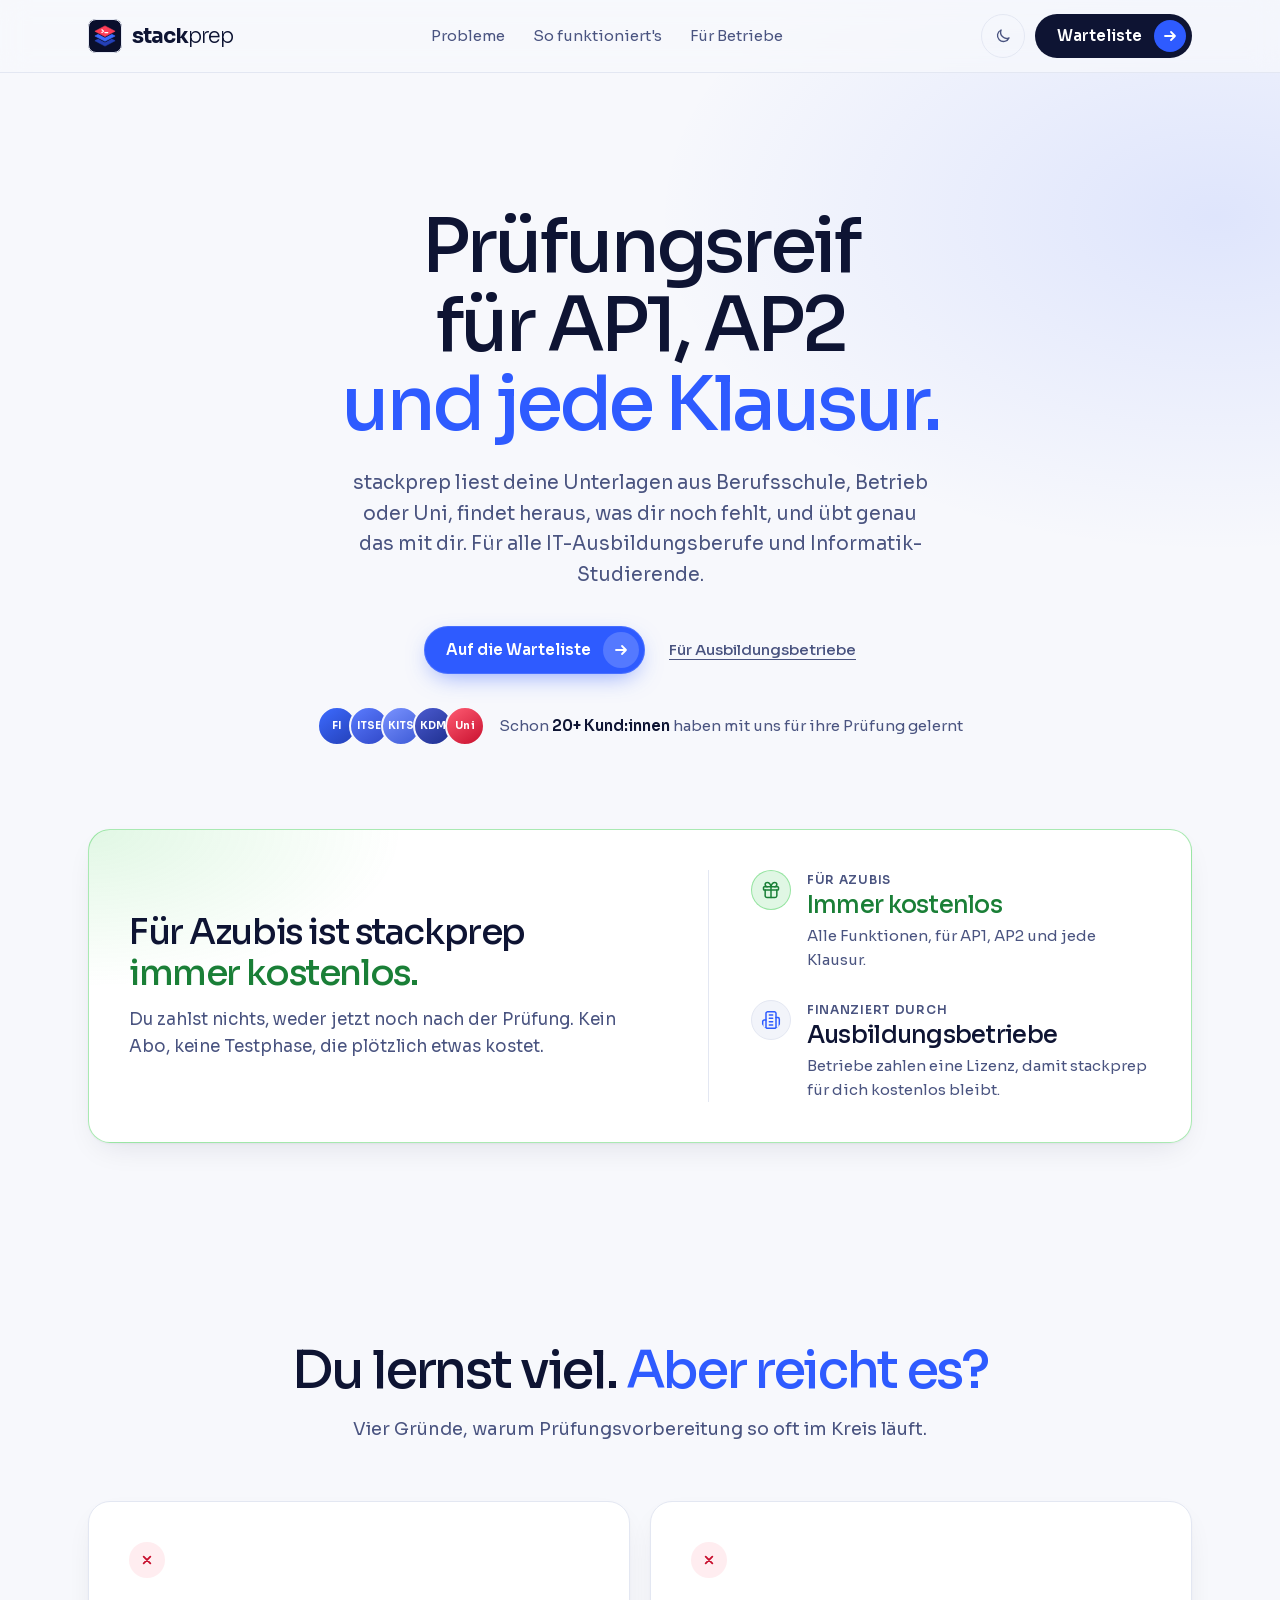
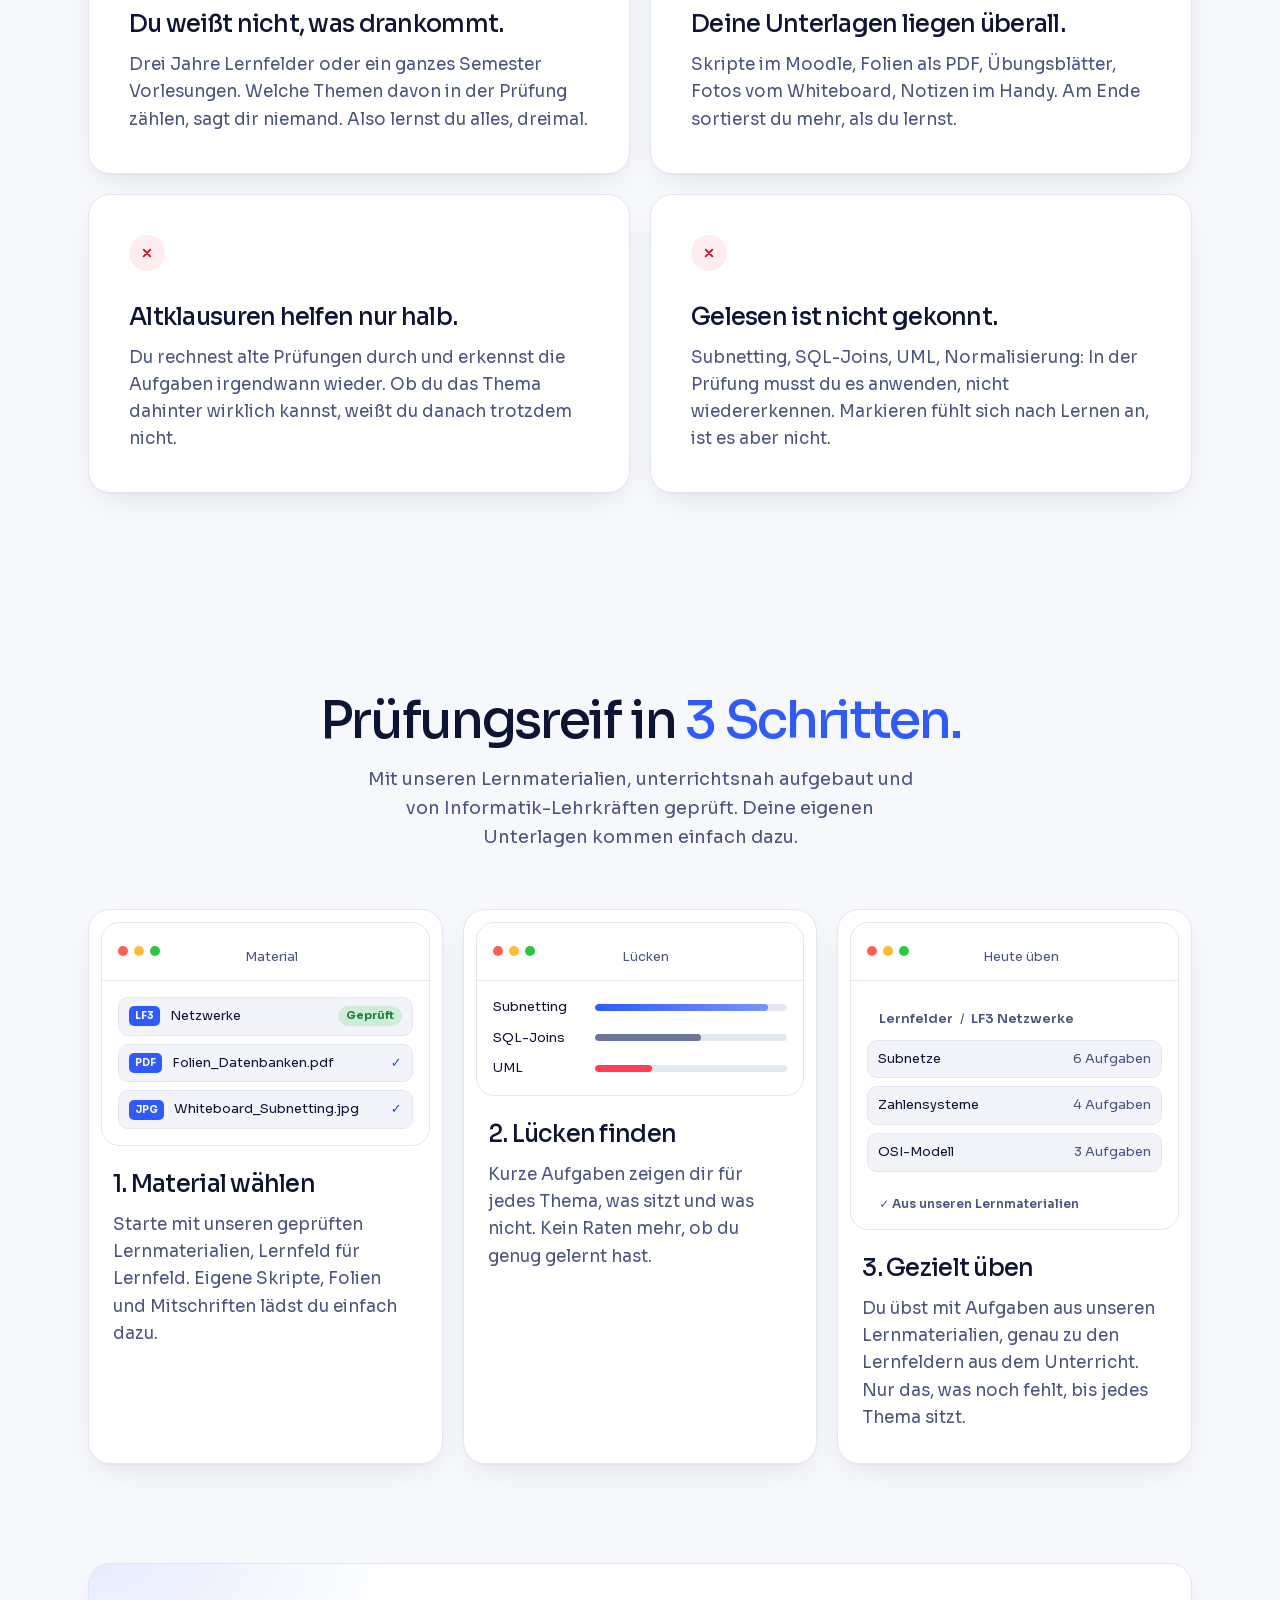
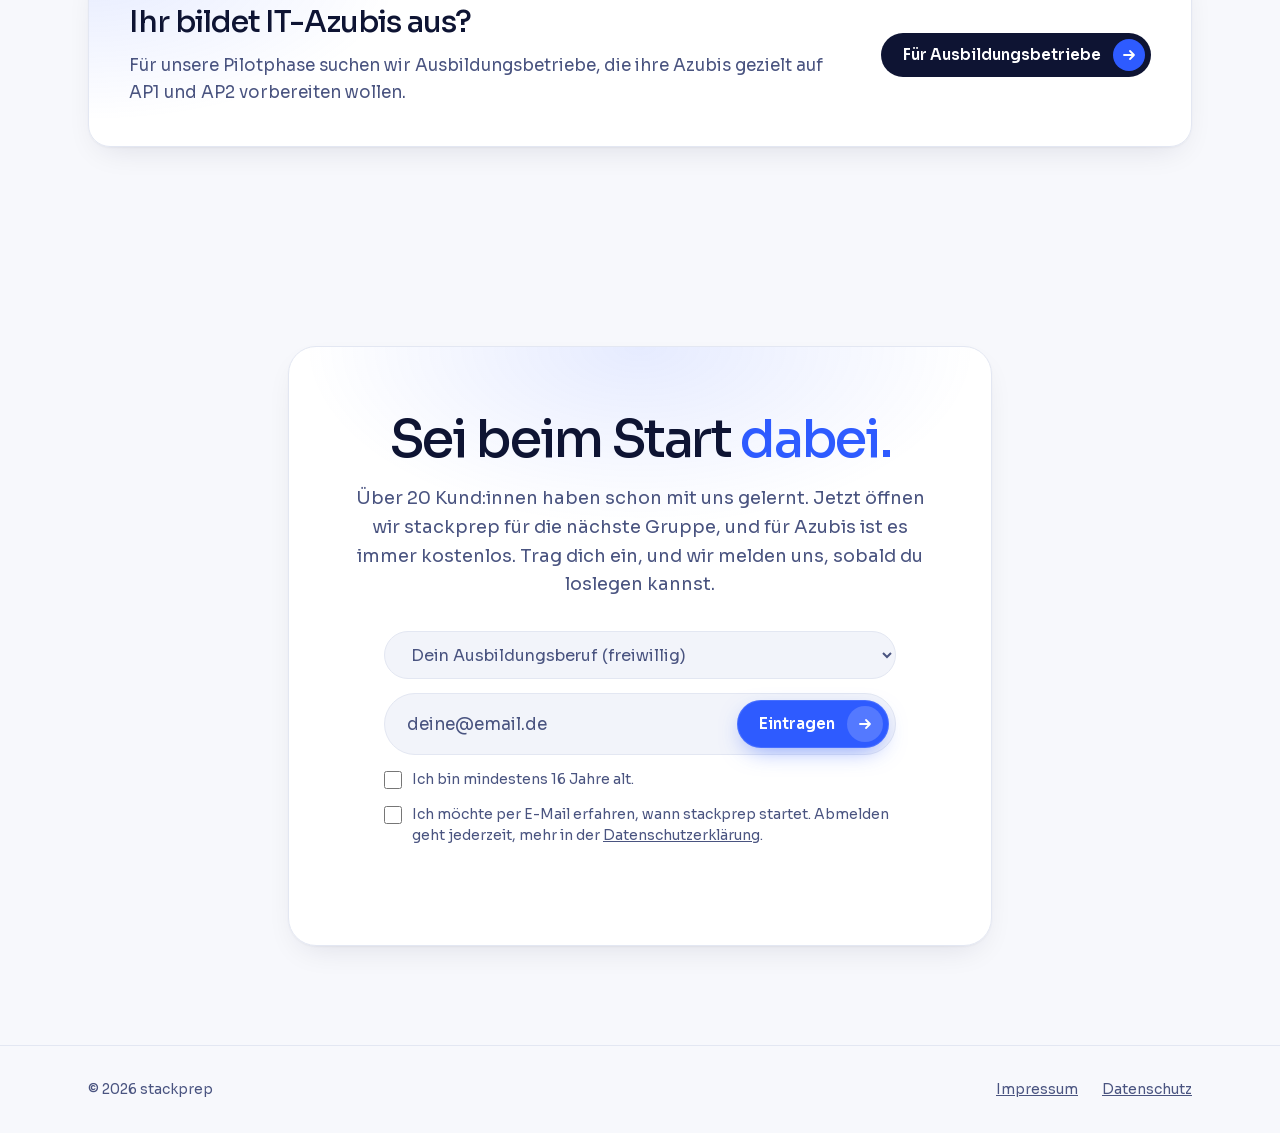
==== commit b0f4c5c3: "Add a page for training companies and track what each link brings The landing page now speaks to all" ====
--- a/index.html
+++ b/index.html
@@ -5,12 +5,12 @@
   <meta name="viewport" content="width=device-width, initial-scale=1">
   <meta http-equiv="Content-Security-Policy" content="default-src 'none'; script-src 'self'; style-src 'self'; img-src 'self'; font-src 'self'; connect-src 'self'; form-action 'self'; base-uri 'none'; upgrade-insecure-requests">
   <meta name="referrer" content="strict-origin-when-cross-origin">
-  <title>StackPrep: prüfungsreif für AP1, AP2 und Informatik-Klausuren</title>
-  <meta name="description" content="StackPrep lernt mit deinen Unterlagen aus Berufsschule, Betrieb oder Uni, findet heraus, was dir für AP1, AP2 oder die Klausur noch fehlt, und übt genau das mit dir.">
+  <title>stackprep: prüfungsreif für AP1, AP2 und Informatik-Klausuren</title>
+  <meta name="description" content="Prüfungsvorbereitung für alle IT-Ausbildungsberufe: stackprep findet heraus, was dir für AP1, AP2 oder die Klausur noch fehlt, und übt genau das mit dir. Für Azubis immer kostenlos.">
   <meta name="theme-color" content="#F7F8FC" media="(prefers-color-scheme: light)">
   <meta name="theme-color" content="#05070F" media="(prefers-color-scheme: dark)">
-  <meta property="og:title" content="StackPrep: prüfungsreif für AP1, AP2 und Informatik-Klausuren">
-  <meta property="og:description" content="Prüfungsvorbereitung für Fachinformatiker:innen und Informatik-Studierende, mit deinem eigenen Stoff.">
+  <meta property="og:title" content="stackprep: prüfungsreif für AP1, AP2 und Informatik-Klausuren">
+  <meta property="og:description" content="Prüfungsvorbereitung für alle IT-Ausbildungsberufe und Informatik-Studierende, mit geprüftem Lernmaterial und deinem eigenen Stoff.">
   <meta property="og:type" content="website">
   <link rel="icon" href="/assets/img/favicon.svg" type="image/svg+xml">
   <link rel="preload" href="/assets/fonts/Sora-Variable.woff2" as="font" type="font/woff2" crossorigin>
@@ -23,13 +23,14 @@
 
   <header class="site-header">
     <div class="container site-header__inner">
-      <a class="brand" href="/" aria-label="StackPrep, zur Startseite">
+      <a class="brand" href="/" aria-label="stackprep, zur Startseite">
         <img class="brand__mark" src="/assets/img/logo-mark.svg" alt="" width="36" height="36">
         <span class="brand__word"><span class="brand__stack">stack</span><span class="brand__prep">prep</span></span>
       </a>
       <nav class="site-nav" aria-label="Hauptnavigation">
         <a href="#probleme">Probleme</a>
         <a href="#ablauf">So funktioniert's</a>
+        <a href="/betriebe/">Für Betriebe</a>
       </nav>
       <div class="site-header__actions">
         <button class="theme-toggle" type="button" aria-label="Dunkles Design" aria-pressed="false" data-theme-toggle hidden>
@@ -46,18 +47,19 @@
       <div class="container hero__inner">
         <div class="hero__copy">
           <h1 id="hero-title">Prüfungsreif für AP1, AP2 <span class="accent">und jede Klausur.</span></h1>
-          <p class="hero__lead">StackPrep liest deine Unterlagen aus Berufsschule, Betrieb oder Uni, findet heraus, was dir noch fehlt, und übt genau das mit dir. Für Fachinformatiker:innen in der Ausbildung und Informatik-Studierende.</p>
+          <p class="hero__lead">stackprep liest deine Unterlagen aus Berufsschule, Betrieb oder Uni, findet heraus, was dir noch fehlt, und übt genau das mit dir. Für alle IT-Ausbildungsberufe und Informatik-Studierende.</p>
 
           <div class="hero__actions">
             <a class="pill-button" href="#warteliste">Auf die Warteliste <span class="pill-button__arrow" aria-hidden="true"><svg viewBox="0 0 16 16" fill="none" stroke="currentColor" stroke-width="1.8" stroke-linecap="round" stroke-linejoin="round"><path d="M3 8h10M9 4l4 4-4 4"/></svg></span></a>
+            <a class="hero__link" href="/betriebe/">Für Ausbildungsbetriebe</a>
           </div>
 
           <div class="proof">
             <ul class="proof__avatars" aria-hidden="true">
-              <li>AE</li>
-              <li>SI</li>
-              <li>DPA</li>
-              <li>DV</li>
+              <li>FI</li>
+              <li>ITSE</li>
+              <li>KITS</li>
+              <li>KDM</li>
               <li>Uni</li>
             </ul>
             <p>Schon <strong>20+ Kund:innen</strong> haben mit uns für ihre Prüfung gelernt</p>
@@ -66,6 +68,35 @@
       </div>
     </section>
 
+    <section class="section section--tight" aria-labelledby="kosten-title">
+      <div class="container">
+        <article class="card pilot-offer">
+          <div class="pilot-offer__copy">
+            <h2 id="kosten-title" class="pilot-offer__title">Für Azubis ist stackprep <span class="accent">immer kostenlos.</span></h2>
+            <p>Du zahlst nichts, weder jetzt noch nach der Prüfung. Kein Abo, keine Testphase, die plötzlich etwas kostet.</p>
+          </div>
+          <ul class="pilot-offer__steps pilot-offer__steps--list">
+            <li>
+              <svg class="pilot-offer__icon pilot-offer__icon--free" viewBox="0 0 24 24" fill="none" stroke="currentColor" stroke-width="1.8" stroke-linecap="round" stroke-linejoin="round" aria-hidden="true" focusable="false"><rect x="3" y="8" width="18" height="4" rx="1"/><path d="M12 8v13"/><path d="M19 12v7a2 2 0 0 1-2 2H7a2 2 0 0 1-2-2v-7"/><path d="M7.5 8a2.5 2.5 0 0 1 0-5C11 3 12 8 12 8s1-5 4.5-5a2.5 2.5 0 0 1 0 5"/></svg>
+              <div>
+                <p class="pilot-offer__label">Für Azubis</p>
+                <h3>Immer kostenlos</h3>
+                <p>Alle Funktionen, für AP1, AP2 und jede Klausur.</p>
+              </div>
+            </li>
+            <li>
+              <svg class="pilot-offer__icon" viewBox="0 0 24 24" fill="none" stroke="currentColor" stroke-width="1.8" stroke-linecap="round" stroke-linejoin="round" aria-hidden="true" focusable="false"><path d="M6 22V4a2 2 0 0 1 2-2h8a2 2 0 0 1 2 2v18z"/><path d="M6 12H4a2 2 0 0 0-2 2v6a2 2 0 0 0 2 2h2"/><path d="M18 9h2a2 2 0 0 1 2 2v9a2 2 0 0 1-2 2h-2"/><path d="M10 6h4M10 10h4M10 14h4M10 18h4"/></svg>
+              <div>
+                <p class="pilot-offer__label">Finanziert durch</p>
+                <h3>Ausbildungsbetriebe</h3>
+                <p>Betriebe zahlen eine Lizenz, damit stackprep für dich kostenlos bleibt.</p>
+              </div>
+            </li>
+          </ul>
+        </article>
+      </div>
+    </section>
+
     <section id="probleme" class="section" aria-labelledby="probleme-title">
       <div class="container">
         <h2 id="probleme-title" class="section__title">Du lernst viel. <span class="accent">Aber reicht es?</span></h2>
@@ -98,19 +129,19 @@
     <section id="ablauf" class="section" aria-labelledby="ablauf-title">
       <div class="container">
         <h2 id="ablauf-title" class="section__title">Prüfungsreif in <span class="accent">3 Schritten.</span></h2>
-        <p class="section__lead">Mit unseren Lernmaterialien auf GitHub, unterrichtsnah aufgebaut und von Informatik-Lehrkräften geprüft. Deine eigenen Unterlagen kommen einfach dazu.</p>
+        <p class="section__lead">Mit unseren Lernmaterialien, unterrichtsnah aufgebaut und von Informatik-Lehrkräften geprüft. Deine eigenen Unterlagen kommen einfach dazu.</p>
         <ol class="grid grid--3 steps">
           <li class="card card--step">
             <div class="mock mock--small" aria-hidden="true">
               <div class="mock__bar"><span></span><span></span><span></span><p>Material</p></div>
               <ul class="files">
-                <li><span class="files__type files__type--github"><svg viewBox="0 0 16 16" fill="currentColor"><path d="M8 0C3.58 0 0 3.58 0 8c0 3.54 2.29 6.53 5.47 7.59.4.07.55-.17.55-.38 0-.19-.01-.82-.01-1.49-2.01.37-2.53-.49-2.69-.94-.09-.23-.48-.94-.82-1.13-.28-.15-.68-.52-.01-.53.63-.01 1.08.58 1.23.82.72 1.21 1.87.87 2.33.66.07-.52.28-.87.51-1.07-1.78-.2-3.64-.89-3.64-3.95 0-.87.31-1.59.82-2.15-.08-.2-.36-1.02.08-2.12 0 0 .67-.21 2.2.82.64-.18 1.32-.27 2-.27.68 0 1.36.09 2 .27 1.53-1.04 2.2-.82 2.2-.82.44 1.1.16 1.92.08 2.12.51.56.82 1.27.82 2.15 0 3.07-1.87 3.75-3.65 3.95.29.25.54.73.54 1.48 0 1.07-.01 1.93-.01 2.2 0 .21.15.46.55.38A8.01 8.01 0 0 0 16 8c0-4.42-3.58-8-8-8z"/></svg></span>LF3 Netzwerke<span class="files__verified">Geprüft</span></li>
+                <li><span class="files__type">LF3</span>Netzwerke<span class="files__verified">Geprüft</span></li>
                 <li><span class="files__type">PDF</span>Folien_Datenbanken.pdf<span class="files__ok">✓</span></li>
                 <li><span class="files__type">JPG</span>Whiteboard_Subnetting.jpg<span class="files__ok">✓</span></li>
               </ul>
             </div>
             <h3>Material wählen</h3>
-            <p>Starte mit unseren geprüften Lernmaterialien von GitHub, Lernfeld für Lernfeld. Eigene Skripte, Folien und Mitschriften lädst du einfach dazu.</p>
+            <p>Starte mit unseren geprüften Lernmaterialien, Lernfeld für Lernfeld. Eigene Skripte, Folien und Mitschriften lädst du einfach dazu.</p>
           </li>
           <li class="card card--step">
             <div class="mock mock--small" aria-hidden="true">
@@ -128,77 +159,31 @@
             <div class="mock mock--small" aria-hidden="true">
               <div class="mock__bar"><span></span><span></span><span></span><p>Heute üben</p></div>
               <div class="practice">
-                <p class="practice__source"><svg viewBox="0 0 16 16" fill="currentColor"><path d="M8 0C3.58 0 0 3.58 0 8c0 3.54 2.29 6.53 5.47 7.59.4.07.55-.17.55-.38 0-.19-.01-.82-.01-1.49-2.01.37-2.53-.49-2.69-.94-.09-.23-.48-.94-.82-1.13-.28-.15-.68-.52-.01-.53.63-.01 1.08.58 1.23.82.72 1.21 1.87.87 2.33.66.07-.52.28-.87.51-1.07-1.78-.2-3.64-.89-3.64-3.95 0-.87.31-1.59.82-2.15-.08-.2-.36-1.02.08-2.12 0 0 .67-.21 2.2.82.64-.18 1.32-.27 2-.27.68 0 1.36.09 2 .27 1.53-1.04 2.2-.82 2.2-.82.44 1.1.16 1.92.08 2.12.51.56.82 1.27.82 2.15 0 3.07-1.87 3.75-3.65 3.95.29.25.54.73.54 1.48 0 1.07-.01 1.93-.01 2.2 0 .21.15.46.55.38A8.01 8.01 0 0 0 16 8c0-4.42-3.58-8-8-8z"/></svg>Notes<span>/</span>LF3 Netzwerke</p>
+                <p class="practice__source">Lernfelder<span>/</span>LF3 Netzwerke</p>
                 <ul class="plan">
                   <li>Subnetze<span>6 Aufgaben</span></li>
                   <li>Zahlensysteme<span>4 Aufgaben</span></li>
                   <li>OSI-Modell<span>3 Aufgaben</span></li>
                 </ul>
-                <p class="practice__note">✓ Aus unseren GitHub-Materialien</p>
+                <p class="practice__note">✓ Aus unseren Lernmaterialien</p>
               </div>
             </div>
             <h3>Gezielt üben</h3>
-            <p>Du übst mit Aufgaben aus unseren GitHub-Materialien, genau zu den Lernfeldern aus dem Unterricht. Nur das, was noch fehlt, bis jedes Thema sitzt.</p>
+            <p>Du übst mit Aufgaben aus unseren Lernmaterialien, genau zu den Lernfeldern aus dem Unterricht. Nur das, was noch fehlt, bis jedes Thema sitzt.</p>
           </li>
         </ol>
-
-        <!-- Stand der Zahlen: 01.11.2026 (200 Commits, 4 Stars). Bei Bedarf von Hand aktualisieren, die Seite fragt GitHub bewusst nicht live ab. -->
-        <article class="card repo">
-          <div class="repo__main">
-            <div class="repo__head">
-              <svg class="repo__logo" viewBox="0 0 16 16" fill="currentColor" aria-hidden="true" focusable="false"><path d="M8 0C3.58 0 0 3.58 0 8c0 3.54 2.29 6.53 5.47 7.59.4.07.55-.17.55-.38 0-.19-.01-.82-.01-1.49-2.01.37-2.53-.49-2.69-.94-.09-.23-.48-.94-.82-1.13-.28-.15-.68-.52-.01-.53.63-.01 1.08.58 1.23.82.72 1.21 1.87.87 2.33.66.07-.52.28-.87.51-1.07-1.78-.2-3.64-.89-3.64-3.95 0-.87.31-1.59.82-2.15-.08-.2-.36-1.02.08-2.12 0 0 .67-.21 2.2.82.64-.18 1.32-.27 2-.27.68 0 1.36.09 2 .27 1.53-1.04 2.2-.82 2.2-.82.44 1.1.16 1.92.08 2.12.51.56.82 1.27.82 2.15 0 3.07-1.87 3.75-3.65 3.95.29.25.54.73.54 1.48 0 1.07-.01 1.93-.01 2.2 0 .21.15.46.55.38A8.01 8.01 0 0 0 16 8c0-4.42-3.58-8-8-8z"/></svg>
-              <div>
-                <h3>Unsere Lernmaterialien sind Open Source</h3>
-                <p class="repo__path">github.com/Belgarus/Notes</p>
-              </div>
-            </div>
-            <p class="repo__text">Aufgebaut wie der Unterricht, Lernfeld für Lernfeld, mit Übungen und Lösungen. Jede Änderung ist öffentlich nachvollziehbar, und Informatik-Lehrkräfte prüfen die Inhalte, bevor sie in StackPrep landen.</p>
-
-            <ul class="repo__badges">
-              <li class="repo__badge repo__badge--verified">
-                <svg viewBox="0 0 24 24" fill="none" stroke="currentColor" stroke-width="2" stroke-linecap="round" stroke-linejoin="round" aria-hidden="true" focusable="false"><path d="M12 3l7 3v5c0 4.5-3 8.3-7 10-4-1.7-7-5.5-7-10V6l7-3z"/><path d="M9 12l2 2 4-4"/></svg>
-                Geprüft von Informatik-Lehrkräften
-              </li>
-              <li class="repo__badge">
-                <svg viewBox="0 0 24 24" fill="none" stroke="currentColor" stroke-width="2" stroke-linecap="round" stroke-linejoin="round" aria-hidden="true" focusable="false"><path d="M4 5a2 2 0 0 1 2-2h13v16H6a2 2 0 0 0-2 2V5z"/><path d="M4 19a2 2 0 0 1 2-2h13"/></svg>
-                Unterrichtsnah aufgebaut
-              </li>
-            </ul>
-          </div>
-
-          <div class="repo__side">
-            <dl class="repo__stats">
-              <div>
-                <dt>
-                  <svg viewBox="0 0 16 16" fill="currentColor" aria-hidden="true" focusable="false"><path d="M10.5 7.75a2.5 2.5 0 1 1-5 0 2.5 2.5 0 0 1 5 0zm1.43.75a4 4 0 0 1-7.86 0H.75a.75.75 0 0 1 0-1.5h3.32a4 4 0 0 1 7.86 0h3.32a.75.75 0 0 1 0 1.5h-3.32z"/></svg>
-                  Commits
-                </dt>
-                <dd>200+</dd>
-              </div>
-              <div>
-                <dt>
-                  <svg class="repo__star" viewBox="0 0 16 16" fill="currentColor" aria-hidden="true" focusable="false"><path d="M8 .25a.75.75 0 0 1 .67.42l1.88 3.81 4.21.61a.75.75 0 0 1 .42 1.28l-3.05 2.97.72 4.19a.75.75 0 0 1-1.09.79L8 12.35l-3.77 1.98a.75.75 0 0 1-1.09-.79l.72-4.19L.82 6.37a.75.75 0 0 1 .42-1.28l4.21-.61L7.33.67A.75.75 0 0 1 8 .25z"/></svg>
-                  Stars
-                </dt>
-                <dd>4</dd>
-              </div>
-              <div>
-                <dt>
-                  <svg viewBox="0 0 16 16" fill="currentColor" aria-hidden="true" focusable="false"><path d="M4.75 0a.75.75 0 0 1 .75.75V2h5V.75a.75.75 0 0 1 1.5 0V2h1.25c.97 0 1.75.78 1.75 1.75v10.5A1.75 1.75 0 0 1 13.25 16H2.75A1.75 1.75 0 0 1 1 14.25V3.75C1 2.78 1.78 2 2.75 2H4V.75A.75.75 0 0 1 4.75 0zM2.5 7.5v6.75c0 .14.11.25.25.25h10.5a.25.25 0 0 0 .25-.25V7.5h-11z"/></svg>
-                  Seit
-                </dt>
-                <dd>2025</dd>
-              </div>
-            </dl>
-            <div class="repo__actions">
-              <a class="repo__button" href="https://github.com/Belgarus/Notes" rel="noopener noreferrer">
-                <svg viewBox="0 0 16 16" fill="currentColor" aria-hidden="true" focusable="false"><path d="M8 .25a.75.75 0 0 1 .67.42l1.88 3.81 4.21.61a.75.75 0 0 1 .42 1.28l-3.05 2.97.72 4.19a.75.75 0 0 1-1.09.79L8 12.35l-3.77 1.98a.75.75 0 0 1-1.09-.79l.72-4.19L.82 6.37a.75.75 0 0 1 .42-1.28l4.21-.61L7.33.67A.75.75 0 0 1 8 .25z"/></svg>
-                Star auf GitHub
-              </a>
-              <a class="repo__link" href="https://belgarus.github.io/Notes/fi25/materialien_uebersicht/book/" rel="noopener noreferrer">Materialien ansehen</a>
-            </div>
-          </div>
-        </article>
+      </div>
+    </section>
+
+    <section class="section section--tight" aria-labelledby="betriebe-teaser-title">
+      <div class="container">
+        <a class="card cta-band" href="/betriebe/">
+          <div>
+            <h2 id="betriebe-teaser-title" class="cta-band__title">Ihr bildet IT-Azubis aus?</h2>
+            <p>Für unsere Pilotphase suchen wir Ausbildungsbetriebe, die ihre Azubis gezielt auf AP1 und AP2 vorbereiten wollen.</p>
+          </div>
+          <span class="pill-button pill-button--light">Für Ausbildungsbetriebe <span class="pill-button__arrow" aria-hidden="true"><svg viewBox="0 0 16 16" fill="none" stroke="currentColor" stroke-width="1.8" stroke-linecap="round" stroke-linejoin="round"><path d="M3 8h10M9 4l4 4-4 4"/></svg></span></span>
+        </a>
       </div>
     </section>
 
@@ -206,9 +191,29 @@
       <div class="container">
         <div class="signup">
           <h2 id="signup-title" class="section__title">Sei beim Start <span class="accent">dabei.</span></h2>
-          <p class="section__lead">Über 20 Kund:innen haben schon mit uns gelernt. Jetzt öffnen wir StackPrep für die nächste Gruppe. Trag dich ein, und wir melden uns, sobald du loslegen kannst.</p>
-
-          <form class="waitlist" action="/api/waitlist" method="post" data-waitlist>
+          <p class="section__lead">Über 20 Kund:innen haben schon mit uns gelernt. Jetzt öffnen wir stackprep für die nächste Gruppe, und für Azubis ist es immer kostenlos. Trag dich ein, und wir melden uns, sobald du loslegen kannst.</p>
+
+          <form class="waitlist" action="/api/waitlist" method="post" data-lead-form="waitlist">
+            <label class="visually-hidden" for="beruf">Ausbildungsberuf (freiwillig)</label>
+            <select class="waitlist__select" id="beruf" name="beruf">
+              <option value="">Dein Ausbildungsberuf (freiwillig)</option>
+              <optgroup label="Fachinformatiker:in">
+                <option value="fi_ae">FI Anwendungsentwicklung</option>
+                <option value="fi_si">FI Systemintegration</option>
+                <option value="fi_dpa">FI Daten- und Prozessanalyse</option>
+                <option value="fi_dv">FI Digitale Vernetzung</option>
+              </optgroup>
+              <optgroup label="Weitere IT-Berufe">
+                <option value="itse">IT-System-Elektroniker:in</option>
+                <option value="kits">Kaufleute für IT-System-Management</option>
+                <option value="kdm">Kaufleute für Digitalisierungsmanagement</option>
+              </optgroup>
+              <optgroup label="Sonstiges">
+                <option value="studium">Informatik-Studium</option>
+                <option value="andere">Etwas anderes</option>
+              </optgroup>
+            </select>
+
             <label class="visually-hidden" for="email">E-Mail-Adresse</label>
             <div class="waitlist__field">
               <input id="email" name="email" type="email" placeholder="deine@email.de" autocomplete="email" inputmode="email" maxlength="254" required>
@@ -219,9 +224,11 @@
               <label for="website">Website</label>
               <input id="website" name="website" type="text" tabindex="-1" autocomplete="off">
             </div>
+            <input type="hidden" name="quelle" data-attribution="source">
+            <input type="hidden" name="kampagne" data-attribution="campaign">
 
             <label class="check"><input type="checkbox" name="alter" value="16plus" required><span>Ich bin mindestens 16 Jahre alt.</span></label>
-            <label class="check"><input type="checkbox" name="einwilligung" value="ja" required><span>Ich möchte per E-Mail erfahren, wann StackPrep startet. Abmelden geht jederzeit, mehr in der <a href="/datenschutz.html">Datenschutzerklärung</a>.</span></label>
+            <label class="check"><input type="checkbox" name="einwilligung" value="ja" required><span>Ich möchte per E-Mail erfahren, wann stackprep startet. Abmelden geht jederzeit, mehr in der <a href="/datenschutz.html">Datenschutzerklärung</a>.</span></label>
 
             <p class="form-status" role="status" aria-live="polite" data-status></p>
           </form>
@@ -232,7 +239,7 @@
 
   <footer class="site-footer">
     <div class="container site-footer__inner">
-      <p>© 2026 StackPrep</p>
+      <p>© 2026 stackprep</p>
       <ul>
         <li><a href="/impressum.html">Impressum</a></li>
         <li><a href="/datenschutz.html">Datenschutz</a></li>
--- a/assets/css/styles.css
+++ b/assets/css/styles.css
@@ -377,8 +377,33 @@
   font-size: 1.1875rem;
 }
 
+.hero__eyebrow {
+  margin-bottom: 1.25rem;
+  color: var(--accent);
+  font-size: 0.9375rem;
+  font-weight: 600;
+  letter-spacing: 0.04em;
+  text-transform: uppercase;
+}
+
 .hero__actions {
+  display: flex;
+  flex-wrap: wrap;
+  justify-content: center;
+  align-items: center;
+  gap: 0.75rem 1.5rem;
   margin-top: 2.25rem;
+}
+
+.hero__link {
+  color: var(--muted);
+  font-size: 0.9375rem;
+  font-weight: 500;
+  text-underline-offset: 0.25em;
+}
+
+.hero__link:hover {
+  color: var(--text);
 }
 
 .proof {
@@ -572,6 +597,10 @@
   padding-block: clamp(4rem, 3rem + 4vw, 7rem);
 }
 
+.section--tight {
+  padding-top: 0;
+}
+
 .section__title {
   max-width: 22ch;
   margin-inline: auto;
@@ -643,6 +672,145 @@
   color: var(--wrong);
 }
 
+.card__icon--benefit {
+  background: color-mix(in srgb, #28C840 14%, transparent);
+  color: var(--verified);
+}
+
+.card--numbered {
+  counter-increment: step;
+}
+
+.card--numbered h3::before {
+  content: counter(step) ". ";
+  color: var(--accent);
+}
+
+/* Pilot offer on the company page */
+
+.pilot-offer {
+  display: grid;
+  grid-template-columns: minmax(0, 1.2fr) minmax(0, 1fr);
+  gap: clamp(1.5rem, 1rem + 3vw, 3rem);
+  align-items: center;
+  border-color: color-mix(in srgb, #28C840 40%, transparent);
+  background:
+    radial-gradient(28rem 14rem at 0% 0%, color-mix(in srgb, #28C840 14%, transparent), transparent 70%),
+    linear-gradient(180deg, var(--card-top), var(--card) 40%);
+}
+
+.pilot-offer__title {
+  font-size: clamp(1.5rem, 1.1rem + 1.4vw, 2.25rem);
+  font-weight: 500;
+  letter-spacing: -0.04em;
+  line-height: 1.15;
+  text-wrap: balance;
+}
+
+.pilot-offer__title .accent {
+  color: var(--verified);
+}
+
+.pilot-offer__steps {
+  display: grid;
+  gap: 1.75rem;
+  margin: 0;
+  padding: 0 0 0 clamp(1.5rem, 1rem + 2vw, 3rem);
+  border-left: 1px solid var(--card-border);
+  list-style: none;
+}
+
+.pilot-offer__steps li {
+  position: relative;
+  display: grid;
+  grid-template-columns: auto minmax(0, 1fr);
+  gap: 1rem;
+  align-items: start;
+}
+
+/* Connects the two icons: now, then later. */
+.pilot-offer__steps li:not(:last-child)::after {
+  content: "";
+  position: absolute;
+  top: 2.75rem;
+  bottom: -1.5rem;
+  left: 1.25rem;
+  width: 1px;
+  background: var(--card-border);
+}
+
+/* Items side by side, not a sequence: no connecting line. */
+.pilot-offer__steps--list li:not(:last-child)::after {
+  content: none;
+}
+
+.pilot-offer__icon {
+  width: 2.5rem;
+  height: 2.5rem;
+  padding: 0.5625rem;
+  border: 1px solid var(--inset-border);
+  border-radius: 50%;
+  background: var(--inset);
+  color: var(--accent);
+}
+
+.pilot-offer__icon--free {
+  border-color: color-mix(in srgb, #28C840 40%, transparent);
+  background: color-mix(in srgb, #28C840 14%, transparent);
+  color: var(--verified);
+}
+
+.card .pilot-offer__label {
+  margin: 0;
+  color: var(--muted);
+  font-size: 0.75rem;
+  font-weight: 600;
+  letter-spacing: 0.06em;
+  text-transform: uppercase;
+}
+
+.pilot-offer__steps h3 {
+  margin-top: 0.125rem;
+}
+
+.pilot-offer__steps li:first-child h3 {
+  color: var(--verified);
+}
+
+.card .pilot-offer__steps p:last-child {
+  margin-top: 0.25rem;
+  font-size: 0.9375rem;
+}
+
+/* Teaser for training companies on the landing page */
+
+.cta-band {
+  display: flex;
+  flex-wrap: wrap;
+  justify-content: space-between;
+  align-items: center;
+  gap: 1.5rem;
+  text-decoration: none;
+  background:
+    radial-gradient(28rem 14rem at 0% 0%, var(--glow), transparent 70%),
+    linear-gradient(180deg, var(--card-top), var(--card) 40%);
+}
+
+.cta-band > div {
+  flex: 1 1 24rem;
+}
+
+.cta-band__title {
+  font-size: clamp(1.375rem, 1.1rem + 1vw, 1.875rem);
+  font-weight: 500;
+  letter-spacing: -0.035em;
+  line-height: 1.2;
+}
+
+.cta-band:hover .pill-button--light {
+  opacity: 0.9;
+}
+
 /* Steps — a real sequence, so the order is numbered */
 
 .steps {
@@ -668,21 +836,7 @@
   content: counter(step) ". ";
 }
 
-/* GitHub materials */
-
-.files__type--github {
-  display: inline-grid;
-  place-items: center;
-  width: 1.75rem;
-  padding: 0.1875rem 0;
-  background: var(--text);
-  color: var(--bg);
-}
-
-.files__type--github svg {
-  width: 0.75rem;
-  height: 0.75rem;
-}
+/* Material mockups */
 
 .files__verified {
   margin-left: auto;
@@ -712,11 +866,6 @@
   font-weight: 600;
 }
 
-.practice__source svg {
-  width: 0.875rem;
-  height: 0.875rem;
-}
-
 .practice__source span {
   color: var(--muted);
   font-weight: 400;
@@ -726,166 +875,6 @@
   color: var(--verified);
   font-size: 0.75rem;
   font-weight: 600;
-}
-
-.repo {
-  display: grid;
-  grid-template-columns: minmax(0, 1.6fr) minmax(0, 1fr);
-  gap: clamp(1.5rem, 1rem + 3vw, 3.5rem);
-  margin-top: 1.25rem;
-  background:
-    radial-gradient(28rem 14rem at 0% 0%, var(--glow), transparent 70%),
-    linear-gradient(180deg, var(--card-top), var(--card) 40%);
-}
-
-.repo__head {
-  display: flex;
-  align-items: center;
-  gap: 1rem;
-}
-
-.repo__logo {
-  flex: none;
-  width: 3rem;
-  height: 3rem;
-  padding: 0.625rem;
-  border: 1px solid var(--inset-border);
-  border-radius: 14px;
-  background: var(--inset);
-}
-
-.card .repo__path {
-  margin-top: 0.25rem;
-  font-size: 0.875rem;
-}
-
-.card .repo__text {
-  margin-top: 1.25rem;
-  max-width: 36rem;
-}
-
-.repo__badges {
-  display: flex;
-  flex-wrap: wrap;
-  gap: 0.5rem;
-  margin: 1.5rem 0 0;
-  padding: 0;
-  list-style: none;
-}
-
-.repo__badge {
-  display: inline-flex;
-  align-items: center;
-  gap: 0.5rem;
-  padding: 0.4375rem 0.875rem 0.4375rem 0.625rem;
-  border: 1px solid var(--inset-border);
-  border-radius: 999px;
-  background: var(--inset);
-  font-size: 0.875rem;
-  font-weight: 500;
-}
-
-.repo__badge svg {
-  width: 1.125rem;
-  height: 1.125rem;
-  color: var(--accent);
-}
-
-.repo__badge--verified {
-  border-color: color-mix(in srgb, #28C840 40%, transparent);
-  background: color-mix(in srgb, #28C840 12%, transparent);
-}
-
-.repo__badge--verified svg {
-  color: var(--verified);
-}
-
-.repo__side {
-  display: flex;
-  flex-direction: column;
-  justify-content: space-between;
-  gap: 1.5rem;
-}
-
-.repo__stats {
-  display: grid;
-  grid-template-columns: repeat(3, minmax(0, 1fr));
-  gap: 0.75rem;
-  margin: 0;
-}
-
-.repo__stats > div {
-  padding: 1rem 1.125rem;
-  border: 1px solid var(--inset-border);
-  border-radius: 16px;
-  background: var(--inset);
-}
-
-.repo__stats dt {
-  display: flex;
-  align-items: center;
-  gap: 0.4375rem;
-  color: var(--muted);
-  font-size: 0.8125rem;
-}
-
-.repo__stats dt svg {
-  width: 0.9375rem;
-  height: 0.9375rem;
-}
-
-.repo__stats dt .repo__star {
-  color: #E3B341;
-}
-
-.repo__stats dd {
-  margin: 0.375rem 0 0;
-  font-size: 2rem;
-  font-weight: 500;
-  letter-spacing: -0.04em;
-  line-height: 1;
-}
-
-.repo__actions {
-  display: flex;
-  flex-wrap: wrap;
-  align-items: center;
-  gap: 0.75rem 1.25rem;
-}
-
-.repo__button {
-  display: inline-flex;
-  align-items: center;
-  gap: 0.5rem;
-  min-height: 2.75rem;
-  padding: 0.5rem 1.125rem;
-  border: 1px solid var(--card-border);
-  border-radius: 999px;
-  background: var(--light-pill);
-  color: var(--on-light-pill);
-  font-size: 0.9375rem;
-  font-weight: 600;
-  text-decoration: none;
-}
-
-.repo__button:hover {
-  opacity: 0.9;
-}
-
-.repo__button svg {
-  width: 1rem;
-  height: 1rem;
-  color: #E3B341;
-}
-
-.repo__link {
-  color: var(--muted);
-  font-size: 0.9375rem;
-  text-underline-offset: 0.25em;
-}
-
-.repo__link:hover {
-  color: var(--text);
 }
 
 /* Waitlist */
@@ -902,6 +891,83 @@
   box-shadow: var(--shadow);
 }
 
+.signup--company {
+  max-width: 52rem;
+}
+
+.lead-form {
+  display: grid;
+  gap: 1.125rem;
+  margin-top: 2rem;
+}
+
+.lead-form__row {
+  display: grid;
+  grid-template-columns: repeat(2, minmax(0, 1fr));
+  gap: 1.125rem;
+}
+
+.lead-form__actions {
+  display: flex;
+  justify-content: flex-end;
+}
+
+.field {
+  display: grid;
+  gap: 0.4375rem;
+}
+
+.field__label {
+  padding: 0;
+  font-size: 0.875rem;
+  font-weight: 600;
+}
+
+.field__hint {
+  color: var(--muted);
+  font-weight: 400;
+}
+
+.field input,
+.field select,
+.waitlist__select {
+  width: 100%;
+  min-height: 3rem;
+  padding: 0 1rem;
+  border: 1px solid var(--card-border);
+  border-radius: 14px;
+  background: var(--inset);
+  color: var(--text);
+  font: inherit;
+  font-size: 1rem;
+}
+
+.field input::placeholder {
+  color: var(--muted);
+}
+
+.field input:focus-visible,
+.field select:focus-visible,
+.waitlist__select:focus-visible {
+  outline: none;
+  border-color: var(--focus);
+}
+
+.field input[aria-invalid="true"],
+.field select[aria-invalid="true"] {
+  border-color: var(--wrong);
+}
+
+.waitlist__select {
+  border-radius: 999px;
+  padding-inline: 1.375rem;
+  color: var(--muted);
+}
+
+.waitlist__select:has(option:checked:not([value=""])) {
+  color: var(--text);
+}
+
 .waitlist {
   display: grid;
   gap: 0.875rem;
@@ -984,7 +1050,8 @@
 
 .form-status[data-state="success"] { color: var(--ok); }
 .form-status[data-state="error"],
-.form-status[data-state="invalid"] { color: var(--wrong); }
+.form-status[data-state="invalid"],
+.form-status[data-state="limited"] { color: var(--wrong); }
 .form-status[data-state="pending"] { color: var(--muted); }
 
 /* Footer */
@@ -1053,19 +1120,31 @@
 /* Responsive */
 
 @media (max-width: 960px) {
-  .repo,
+  .pilot-offer,
   .grid--3 {
     grid-template-columns: minmax(0, 1fr);
   }
 
+  .pilot-offer__steps {
+    padding: 1.5rem 0 0;
+    border-top: 1px solid var(--card-border);
+    border-left: 0;
+  }
+
   .site-nav {
     display: none;
   }
 }
 
 @media (max-width: 760px) {
-  .grid--2 {
+  .grid--2,
+  .lead-form__row {
     grid-template-columns: minmax(0, 1fr);
+  }
+
+  .lead-form__actions .pill-button {
+    flex: 1;
+    justify-content: space-between;
   }
 }
 
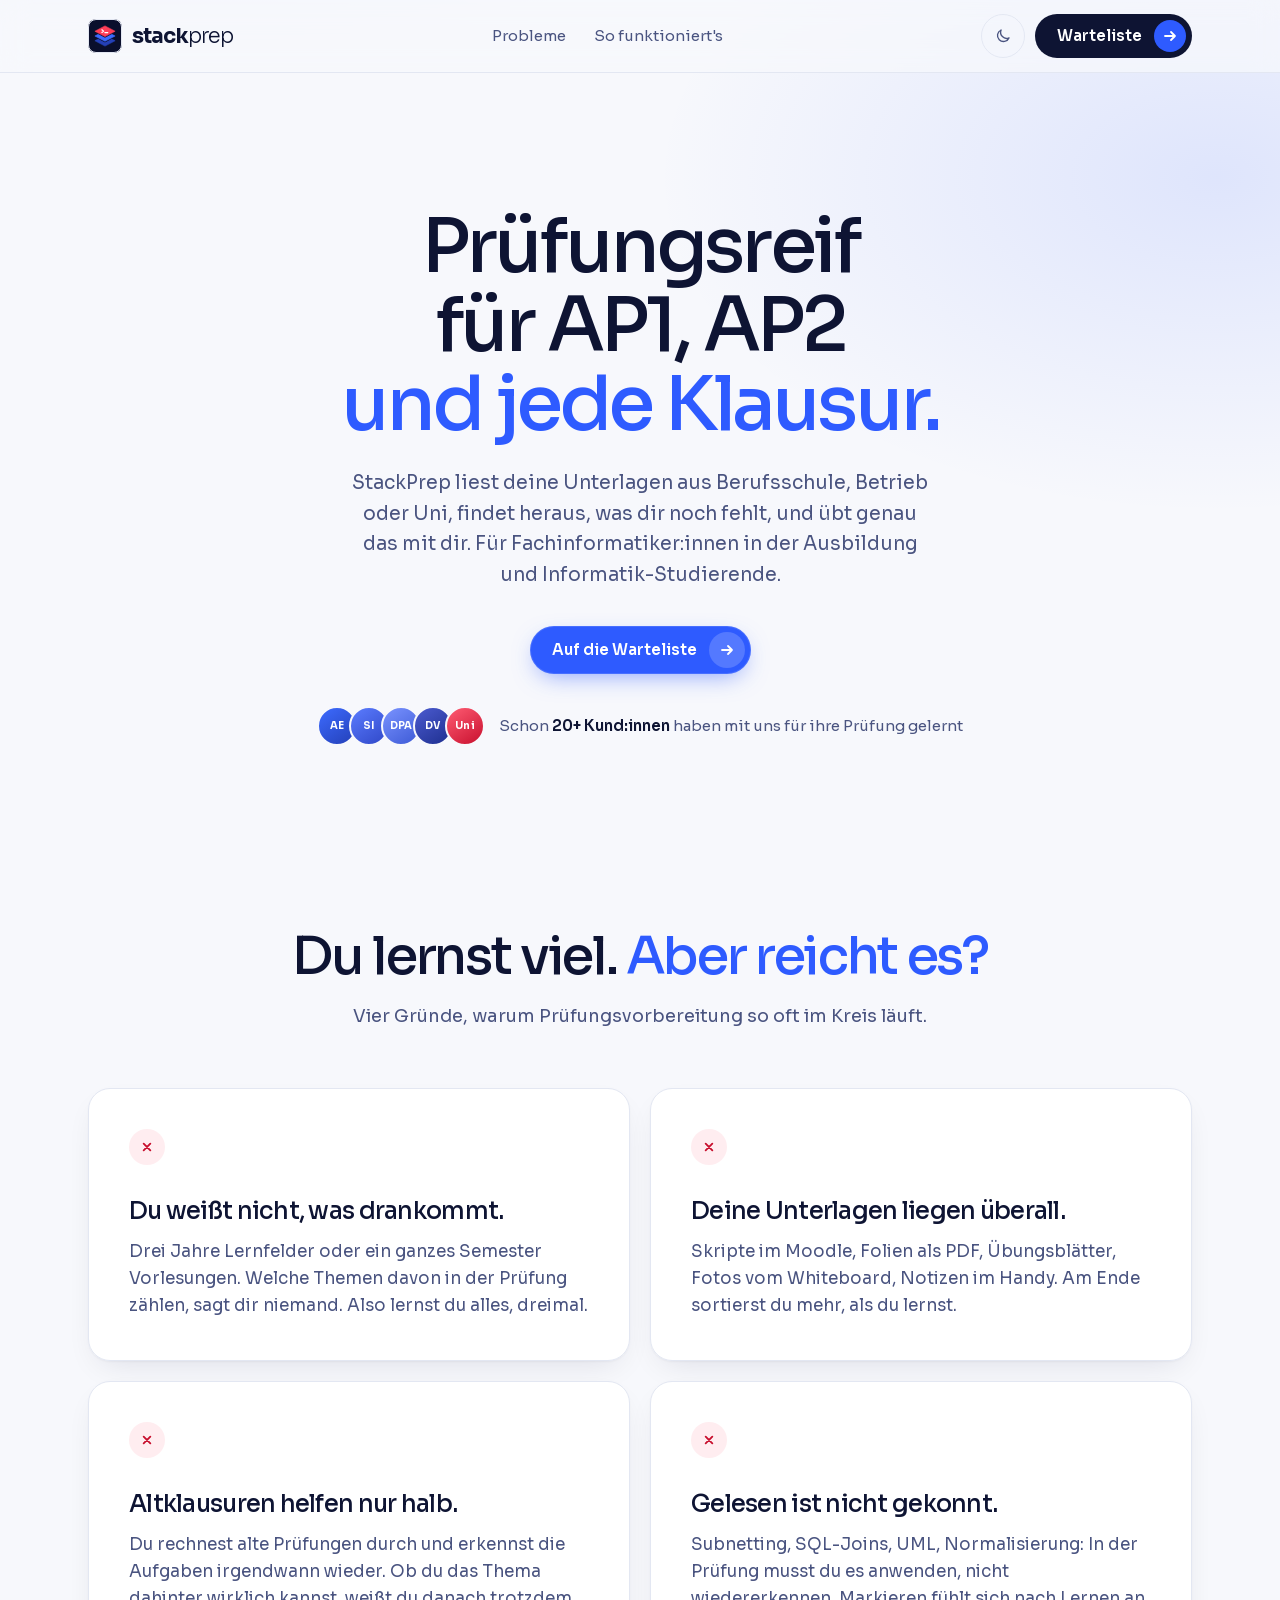
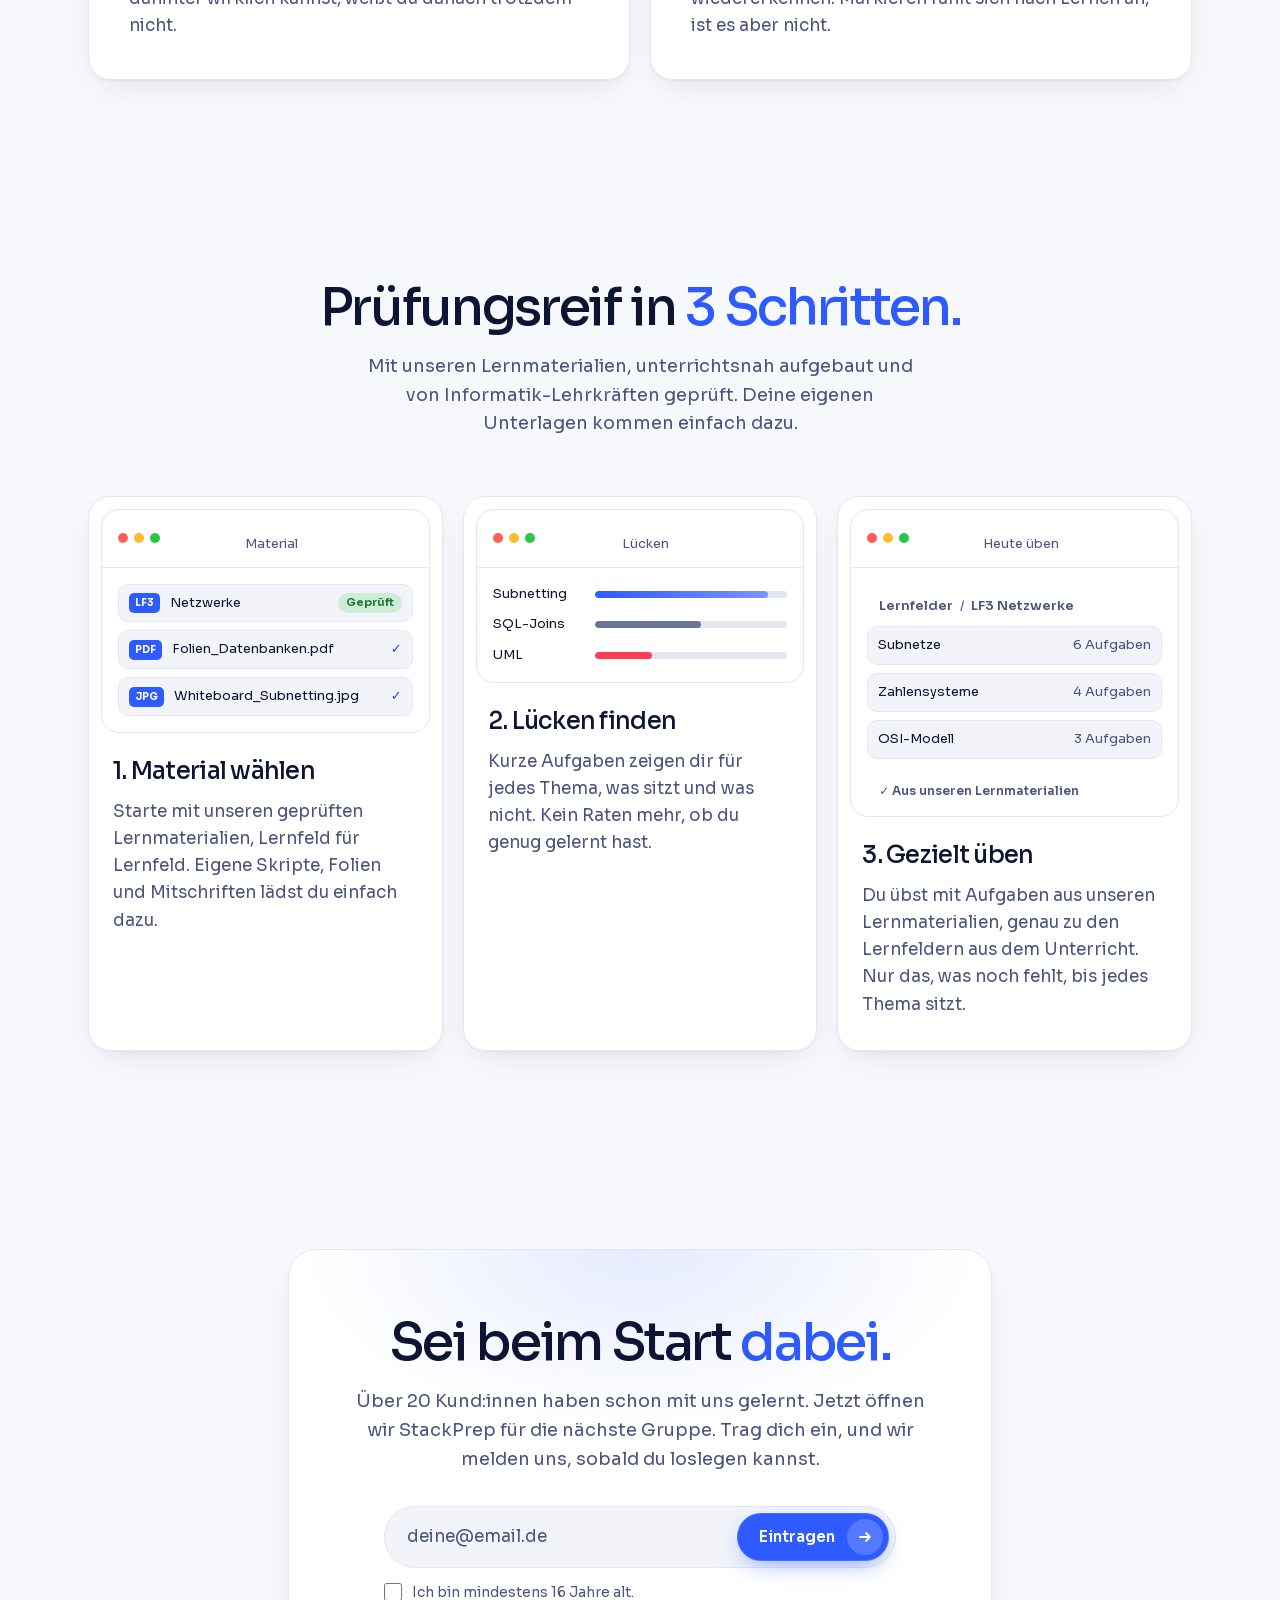
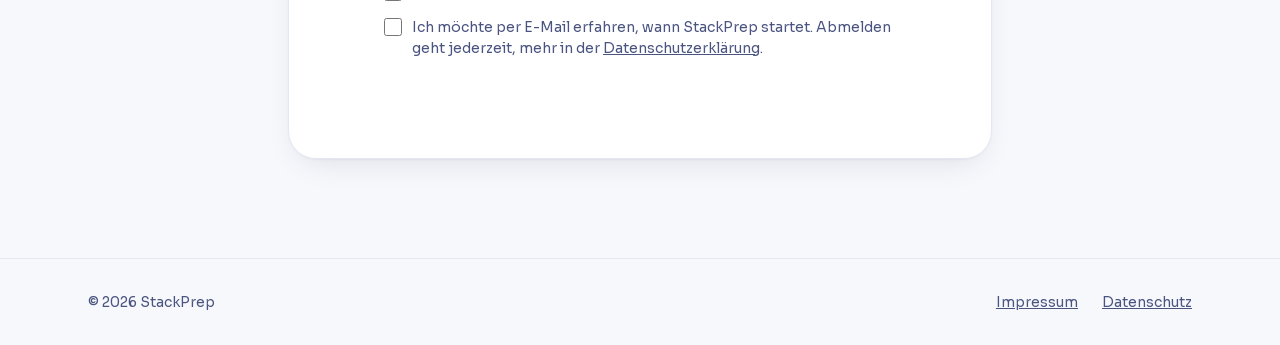
==== commit f7070060: "Take the learning material links off the site for now The material host asked us not to point to it " ====
--- a/index.html
+++ b/index.html
@@ -5,12 +5,12 @@
   <meta name="viewport" content="width=device-width, initial-scale=1">
   <meta http-equiv="Content-Security-Policy" content="default-src 'none'; script-src 'self'; style-src 'self'; img-src 'self'; font-src 'self'; connect-src 'self'; form-action 'self'; base-uri 'none'; upgrade-insecure-requests">
   <meta name="referrer" content="strict-origin-when-cross-origin">
-  <title>stackprep: prüfungsreif für AP1, AP2 und Informatik-Klausuren</title>
-  <meta name="description" content="Prüfungsvorbereitung für alle IT-Ausbildungsberufe: stackprep findet heraus, was dir für AP1, AP2 oder die Klausur noch fehlt, und übt genau das mit dir. Für Azubis immer kostenlos.">
+  <title>StackPrep: prüfungsreif für AP1, AP2 und Informatik-Klausuren</title>
+  <meta name="description" content="StackPrep lernt mit deinen Unterlagen aus Berufsschule, Betrieb oder Uni, findet heraus, was dir für AP1, AP2 oder die Klausur noch fehlt, und übt genau das mit dir.">
   <meta name="theme-color" content="#F7F8FC" media="(prefers-color-scheme: light)">
   <meta name="theme-color" content="#05070F" media="(prefers-color-scheme: dark)">
-  <meta property="og:title" content="stackprep: prüfungsreif für AP1, AP2 und Informatik-Klausuren">
-  <meta property="og:description" content="Prüfungsvorbereitung für alle IT-Ausbildungsberufe und Informatik-Studierende, mit geprüftem Lernmaterial und deinem eigenen Stoff.">
+  <meta property="og:title" content="StackPrep: prüfungsreif für AP1, AP2 und Informatik-Klausuren">
+  <meta property="og:description" content="Prüfungsvorbereitung für Fachinformatiker:innen und Informatik-Studierende, mit deinem eigenen Stoff.">
   <meta property="og:type" content="website">
   <link rel="icon" href="/assets/img/favicon.svg" type="image/svg+xml">
   <link rel="preload" href="/assets/fonts/Sora-Variable.woff2" as="font" type="font/woff2" crossorigin>
@@ -23,14 +23,13 @@
 
   <header class="site-header">
     <div class="container site-header__inner">
-      <a class="brand" href="/" aria-label="stackprep, zur Startseite">
+      <a class="brand" href="/" aria-label="StackPrep, zur Startseite">
         <img class="brand__mark" src="/assets/img/logo-mark.svg" alt="" width="36" height="36">
         <span class="brand__word"><span class="brand__stack">stack</span><span class="brand__prep">prep</span></span>
       </a>
       <nav class="site-nav" aria-label="Hauptnavigation">
         <a href="#probleme">Probleme</a>
         <a href="#ablauf">So funktioniert's</a>
-        <a href="/betriebe/">Für Betriebe</a>
       </nav>
       <div class="site-header__actions">
         <button class="theme-toggle" type="button" aria-label="Dunkles Design" aria-pressed="false" data-theme-toggle hidden>
@@ -47,53 +46,23 @@
       <div class="container hero__inner">
         <div class="hero__copy">
           <h1 id="hero-title">Prüfungsreif für AP1, AP2 <span class="accent">und jede Klausur.</span></h1>
-          <p class="hero__lead">stackprep liest deine Unterlagen aus Berufsschule, Betrieb oder Uni, findet heraus, was dir noch fehlt, und übt genau das mit dir. Für alle IT-Ausbildungsberufe und Informatik-Studierende.</p>
+          <p class="hero__lead">StackPrep liest deine Unterlagen aus Berufsschule, Betrieb oder Uni, findet heraus, was dir noch fehlt, und übt genau das mit dir. Für Fachinformatiker:innen in der Ausbildung und Informatik-Studierende.</p>
 
           <div class="hero__actions">
             <a class="pill-button" href="#warteliste">Auf die Warteliste <span class="pill-button__arrow" aria-hidden="true"><svg viewBox="0 0 16 16" fill="none" stroke="currentColor" stroke-width="1.8" stroke-linecap="round" stroke-linejoin="round"><path d="M3 8h10M9 4l4 4-4 4"/></svg></span></a>
-            <a class="hero__link" href="/betriebe/">Für Ausbildungsbetriebe</a>
           </div>
 
           <div class="proof">
             <ul class="proof__avatars" aria-hidden="true">
-              <li>FI</li>
-              <li>ITSE</li>
-              <li>KITS</li>
-              <li>KDM</li>
+              <li>AE</li>
+              <li>SI</li>
+              <li>DPA</li>
+              <li>DV</li>
               <li>Uni</li>
             </ul>
             <p>Schon <strong>20+ Kund:innen</strong> haben mit uns für ihre Prüfung gelernt</p>
           </div>
         </div>
-      </div>
-    </section>
-
-    <section class="section section--tight" aria-labelledby="kosten-title">
-      <div class="container">
-        <article class="card pilot-offer">
-          <div class="pilot-offer__copy">
-            <h2 id="kosten-title" class="pilot-offer__title">Für Azubis ist stackprep <span class="accent">immer kostenlos.</span></h2>
-            <p>Du zahlst nichts, weder jetzt noch nach der Prüfung. Kein Abo, keine Testphase, die plötzlich etwas kostet.</p>
-          </div>
-          <ul class="pilot-offer__steps pilot-offer__steps--list">
-            <li>
-              <svg class="pilot-offer__icon pilot-offer__icon--free" viewBox="0 0 24 24" fill="none" stroke="currentColor" stroke-width="1.8" stroke-linecap="round" stroke-linejoin="round" aria-hidden="true" focusable="false"><rect x="3" y="8" width="18" height="4" rx="1"/><path d="M12 8v13"/><path d="M19 12v7a2 2 0 0 1-2 2H7a2 2 0 0 1-2-2v-7"/><path d="M7.5 8a2.5 2.5 0 0 1 0-5C11 3 12 8 12 8s1-5 4.5-5a2.5 2.5 0 0 1 0 5"/></svg>
-              <div>
-                <p class="pilot-offer__label">Für Azubis</p>
-                <h3>Immer kostenlos</h3>
-                <p>Alle Funktionen, für AP1, AP2 und jede Klausur.</p>
-              </div>
-            </li>
-            <li>
-              <svg class="pilot-offer__icon" viewBox="0 0 24 24" fill="none" stroke="currentColor" stroke-width="1.8" stroke-linecap="round" stroke-linejoin="round" aria-hidden="true" focusable="false"><path d="M6 22V4a2 2 0 0 1 2-2h8a2 2 0 0 1 2 2v18z"/><path d="M6 12H4a2 2 0 0 0-2 2v6a2 2 0 0 0 2 2h2"/><path d="M18 9h2a2 2 0 0 1 2 2v9a2 2 0 0 1-2 2h-2"/><path d="M10 6h4M10 10h4M10 14h4M10 18h4"/></svg>
-              <div>
-                <p class="pilot-offer__label">Finanziert durch</p>
-                <h3>Ausbildungsbetriebe</h3>
-                <p>Betriebe zahlen eine Lizenz, damit stackprep für dich kostenlos bleibt.</p>
-              </div>
-            </li>
-          </ul>
-        </article>
       </div>
     </section>
 
@@ -175,45 +144,13 @@
       </div>
     </section>
 
-    <section class="section section--tight" aria-labelledby="betriebe-teaser-title">
-      <div class="container">
-        <a class="card cta-band" href="/betriebe/">
-          <div>
-            <h2 id="betriebe-teaser-title" class="cta-band__title">Ihr bildet IT-Azubis aus?</h2>
-            <p>Für unsere Pilotphase suchen wir Ausbildungsbetriebe, die ihre Azubis gezielt auf AP1 und AP2 vorbereiten wollen.</p>
-          </div>
-          <span class="pill-button pill-button--light">Für Ausbildungsbetriebe <span class="pill-button__arrow" aria-hidden="true"><svg viewBox="0 0 16 16" fill="none" stroke="currentColor" stroke-width="1.8" stroke-linecap="round" stroke-linejoin="round"><path d="M3 8h10M9 4l4 4-4 4"/></svg></span></span>
-        </a>
-      </div>
-    </section>
-
     <section id="warteliste" class="section section--signup" aria-labelledby="signup-title">
       <div class="container">
         <div class="signup">
           <h2 id="signup-title" class="section__title">Sei beim Start <span class="accent">dabei.</span></h2>
-          <p class="section__lead">Über 20 Kund:innen haben schon mit uns gelernt. Jetzt öffnen wir stackprep für die nächste Gruppe, und für Azubis ist es immer kostenlos. Trag dich ein, und wir melden uns, sobald du loslegen kannst.</p>
+          <p class="section__lead">Über 20 Kund:innen haben schon mit uns gelernt. Jetzt öffnen wir StackPrep für die nächste Gruppe. Trag dich ein, und wir melden uns, sobald du loslegen kannst.</p>
 
-          <form class="waitlist" action="/api/waitlist" method="post" data-lead-form="waitlist">
-            <label class="visually-hidden" for="beruf">Ausbildungsberuf (freiwillig)</label>
-            <select class="waitlist__select" id="beruf" name="beruf">
-              <option value="">Dein Ausbildungsberuf (freiwillig)</option>
-              <optgroup label="Fachinformatiker:in">
-                <option value="fi_ae">FI Anwendungsentwicklung</option>
-                <option value="fi_si">FI Systemintegration</option>
-                <option value="fi_dpa">FI Daten- und Prozessanalyse</option>
-                <option value="fi_dv">FI Digitale Vernetzung</option>
-              </optgroup>
-              <optgroup label="Weitere IT-Berufe">
-                <option value="itse">IT-System-Elektroniker:in</option>
-                <option value="kits">Kaufleute für IT-System-Management</option>
-                <option value="kdm">Kaufleute für Digitalisierungsmanagement</option>
-              </optgroup>
-              <optgroup label="Sonstiges">
-                <option value="studium">Informatik-Studium</option>
-                <option value="andere">Etwas anderes</option>
-              </optgroup>
-            </select>
-
+          <form class="waitlist" action="/api/waitlist" method="post" data-waitlist>
             <label class="visually-hidden" for="email">E-Mail-Adresse</label>
             <div class="waitlist__field">
               <input id="email" name="email" type="email" placeholder="deine@email.de" autocomplete="email" inputmode="email" maxlength="254" required>
@@ -224,11 +161,9 @@
               <label for="website">Website</label>
               <input id="website" name="website" type="text" tabindex="-1" autocomplete="off">
             </div>
-            <input type="hidden" name="quelle" data-attribution="source">
-            <input type="hidden" name="kampagne" data-attribution="campaign">
 
             <label class="check"><input type="checkbox" name="alter" value="16plus" required><span>Ich bin mindestens 16 Jahre alt.</span></label>
-            <label class="check"><input type="checkbox" name="einwilligung" value="ja" required><span>Ich möchte per E-Mail erfahren, wann stackprep startet. Abmelden geht jederzeit, mehr in der <a href="/datenschutz.html">Datenschutzerklärung</a>.</span></label>
+            <label class="check"><input type="checkbox" name="einwilligung" value="ja" required><span>Ich möchte per E-Mail erfahren, wann StackPrep startet. Abmelden geht jederzeit, mehr in der <a href="/datenschutz.html">Datenschutzerklärung</a>.</span></label>
 
             <p class="form-status" role="status" aria-live="polite" data-status></p>
           </form>
@@ -239,7 +174,7 @@
 
   <footer class="site-footer">
     <div class="container site-footer__inner">
-      <p>© 2026 stackprep</p>
+      <p>© 2026 StackPrep</p>
       <ul>
         <li><a href="/impressum.html">Impressum</a></li>
         <li><a href="/datenschutz.html">Datenschutz</a></li>
--- a/assets/css/styles.css
+++ b/assets/css/styles.css
@@ -377,33 +377,8 @@
   font-size: 1.1875rem;
 }
 
-.hero__eyebrow {
-  margin-bottom: 1.25rem;
-  color: var(--accent);
-  font-size: 0.9375rem;
-  font-weight: 600;
-  letter-spacing: 0.04em;
-  text-transform: uppercase;
-}
-
 .hero__actions {
-  display: flex;
-  flex-wrap: wrap;
-  justify-content: center;
-  align-items: center;
-  gap: 0.75rem 1.5rem;
   margin-top: 2.25rem;
-}
-
-.hero__link {
-  color: var(--muted);
-  font-size: 0.9375rem;
-  font-weight: 500;
-  text-underline-offset: 0.25em;
-}
-
-.hero__link:hover {
-  color: var(--text);
 }
 
 .proof {
@@ -597,10 +572,6 @@
   padding-block: clamp(4rem, 3rem + 4vw, 7rem);
 }
 
-.section--tight {
-  padding-top: 0;
-}
-
 .section__title {
   max-width: 22ch;
   margin-inline: auto;
@@ -670,145 +641,6 @@
 .card__icon--problem {
   background: var(--wrong-soft);
   color: var(--wrong);
-}
-
-.card__icon--benefit {
-  background: color-mix(in srgb, #28C840 14%, transparent);
-  color: var(--verified);
-}
-
-.card--numbered {
-  counter-increment: step;
-}
-
-.card--numbered h3::before {
-  content: counter(step) ". ";
-  color: var(--accent);
-}
-
-/* Pilot offer on the company page */
-
-.pilot-offer {
-  display: grid;
-  grid-template-columns: minmax(0, 1.2fr) minmax(0, 1fr);
-  gap: clamp(1.5rem, 1rem + 3vw, 3rem);
-  align-items: center;
-  border-color: color-mix(in srgb, #28C840 40%, transparent);
-  background:
-    radial-gradient(28rem 14rem at 0% 0%, color-mix(in srgb, #28C840 14%, transparent), transparent 70%),
-    linear-gradient(180deg, var(--card-top), var(--card) 40%);
-}
-
-.pilot-offer__title {
-  font-size: clamp(1.5rem, 1.1rem + 1.4vw, 2.25rem);
-  font-weight: 500;
-  letter-spacing: -0.04em;
-  line-height: 1.15;
-  text-wrap: balance;
-}
-
-.pilot-offer__title .accent {
-  color: var(--verified);
-}
-
-.pilot-offer__steps {
-  display: grid;
-  gap: 1.75rem;
-  margin: 0;
-  padding: 0 0 0 clamp(1.5rem, 1rem + 2vw, 3rem);
-  border-left: 1px solid var(--card-border);
-  list-style: none;
-}
-
-.pilot-offer__steps li {
-  position: relative;
-  display: grid;
-  grid-template-columns: auto minmax(0, 1fr);
-  gap: 1rem;
-  align-items: start;
-}
-
-/* Connects the two icons: now, then later. */
-.pilot-offer__steps li:not(:last-child)::after {
-  content: "";
-  position: absolute;
-  top: 2.75rem;
-  bottom: -1.5rem;
-  left: 1.25rem;
-  width: 1px;
-  background: var(--card-border);
-}
-
-/* Items side by side, not a sequence: no connecting line. */
-.pilot-offer__steps--list li:not(:last-child)::after {
-  content: none;
-}
-
-.pilot-offer__icon {
-  width: 2.5rem;
-  height: 2.5rem;
-  padding: 0.5625rem;
-  border: 1px solid var(--inset-border);
-  border-radius: 50%;
-  background: var(--inset);
-  color: var(--accent);
-}
-
-.pilot-offer__icon--free {
-  border-color: color-mix(in srgb, #28C840 40%, transparent);
-  background: color-mix(in srgb, #28C840 14%, transparent);
-  color: var(--verified);
-}
-
-.card .pilot-offer__label {
-  margin: 0;
-  color: var(--muted);
-  font-size: 0.75rem;
-  font-weight: 600;
-  letter-spacing: 0.06em;
-  text-transform: uppercase;
-}
-
-.pilot-offer__steps h3 {
-  margin-top: 0.125rem;
-}
-
-.pilot-offer__steps li:first-child h3 {
-  color: var(--verified);
-}
-
-.card .pilot-offer__steps p:last-child {
-  margin-top: 0.25rem;
-  font-size: 0.9375rem;
-}
-
-/* Teaser for training companies on the landing page */
-
-.cta-band {
-  display: flex;
-  flex-wrap: wrap;
-  justify-content: space-between;
-  align-items: center;
-  gap: 1.5rem;
-  text-decoration: none;
-  background:
-    radial-gradient(28rem 14rem at 0% 0%, var(--glow), transparent 70%),
-    linear-gradient(180deg, var(--card-top), var(--card) 40%);
-}
-
-.cta-band > div {
-  flex: 1 1 24rem;
-}
-
-.cta-band__title {
-  font-size: clamp(1.375rem, 1.1rem + 1vw, 1.875rem);
-  font-weight: 500;
-  letter-spacing: -0.035em;
-  line-height: 1.2;
-}
-
-.cta-band:hover .pill-button--light {
-  opacity: 0.9;
 }
 
 /* Steps — a real sequence, so the order is numbered */
@@ -891,83 +723,6 @@
   box-shadow: var(--shadow);
 }
 
-.signup--company {
-  max-width: 52rem;
-}
-
-.lead-form {
-  display: grid;
-  gap: 1.125rem;
-  margin-top: 2rem;
-}
-
-.lead-form__row {
-  display: grid;
-  grid-template-columns: repeat(2, minmax(0, 1fr));
-  gap: 1.125rem;
-}
-
-.lead-form__actions {
-  display: flex;
-  justify-content: flex-end;
-}
-
-.field {
-  display: grid;
-  gap: 0.4375rem;
-}
-
-.field__label {
-  padding: 0;
-  font-size: 0.875rem;
-  font-weight: 600;
-}
-
-.field__hint {
-  color: var(--muted);
-  font-weight: 400;
-}
-
-.field input,
-.field select,
-.waitlist__select {
-  width: 100%;
-  min-height: 3rem;
-  padding: 0 1rem;
-  border: 1px solid var(--card-border);
-  border-radius: 14px;
-  background: var(--inset);
-  color: var(--text);
-  font: inherit;
-  font-size: 1rem;
-}
-
-.field input::placeholder {
-  color: var(--muted);
-}
-
-.field input:focus-visible,
-.field select:focus-visible,
-.waitlist__select:focus-visible {
-  outline: none;
-  border-color: var(--focus);
-}
-
-.field input[aria-invalid="true"],
-.field select[aria-invalid="true"] {
-  border-color: var(--wrong);
-}
-
-.waitlist__select {
-  border-radius: 999px;
-  padding-inline: 1.375rem;
-  color: var(--muted);
-}
-
-.waitlist__select:has(option:checked:not([value=""])) {
-  color: var(--text);
-}
-
 .waitlist {
   display: grid;
   gap: 0.875rem;
@@ -1120,31 +875,18 @@
 /* Responsive */
 
 @media (max-width: 960px) {
-  .pilot-offer,
   .grid--3 {
     grid-template-columns: minmax(0, 1fr);
   }
 
-  .pilot-offer__steps {
-    padding: 1.5rem 0 0;
-    border-top: 1px solid var(--card-border);
-    border-left: 0;
-  }
-
   .site-nav {
     display: none;
   }
 }
 
 @media (max-width: 760px) {
-  .grid--2,
-  .lead-form__row {
+  .grid--2 {
     grid-template-columns: minmax(0, 1fr);
-  }
-
-  .lead-form__actions .pill-button {
-    flex: 1;
-    justify-content: space-between;
   }
 }
 
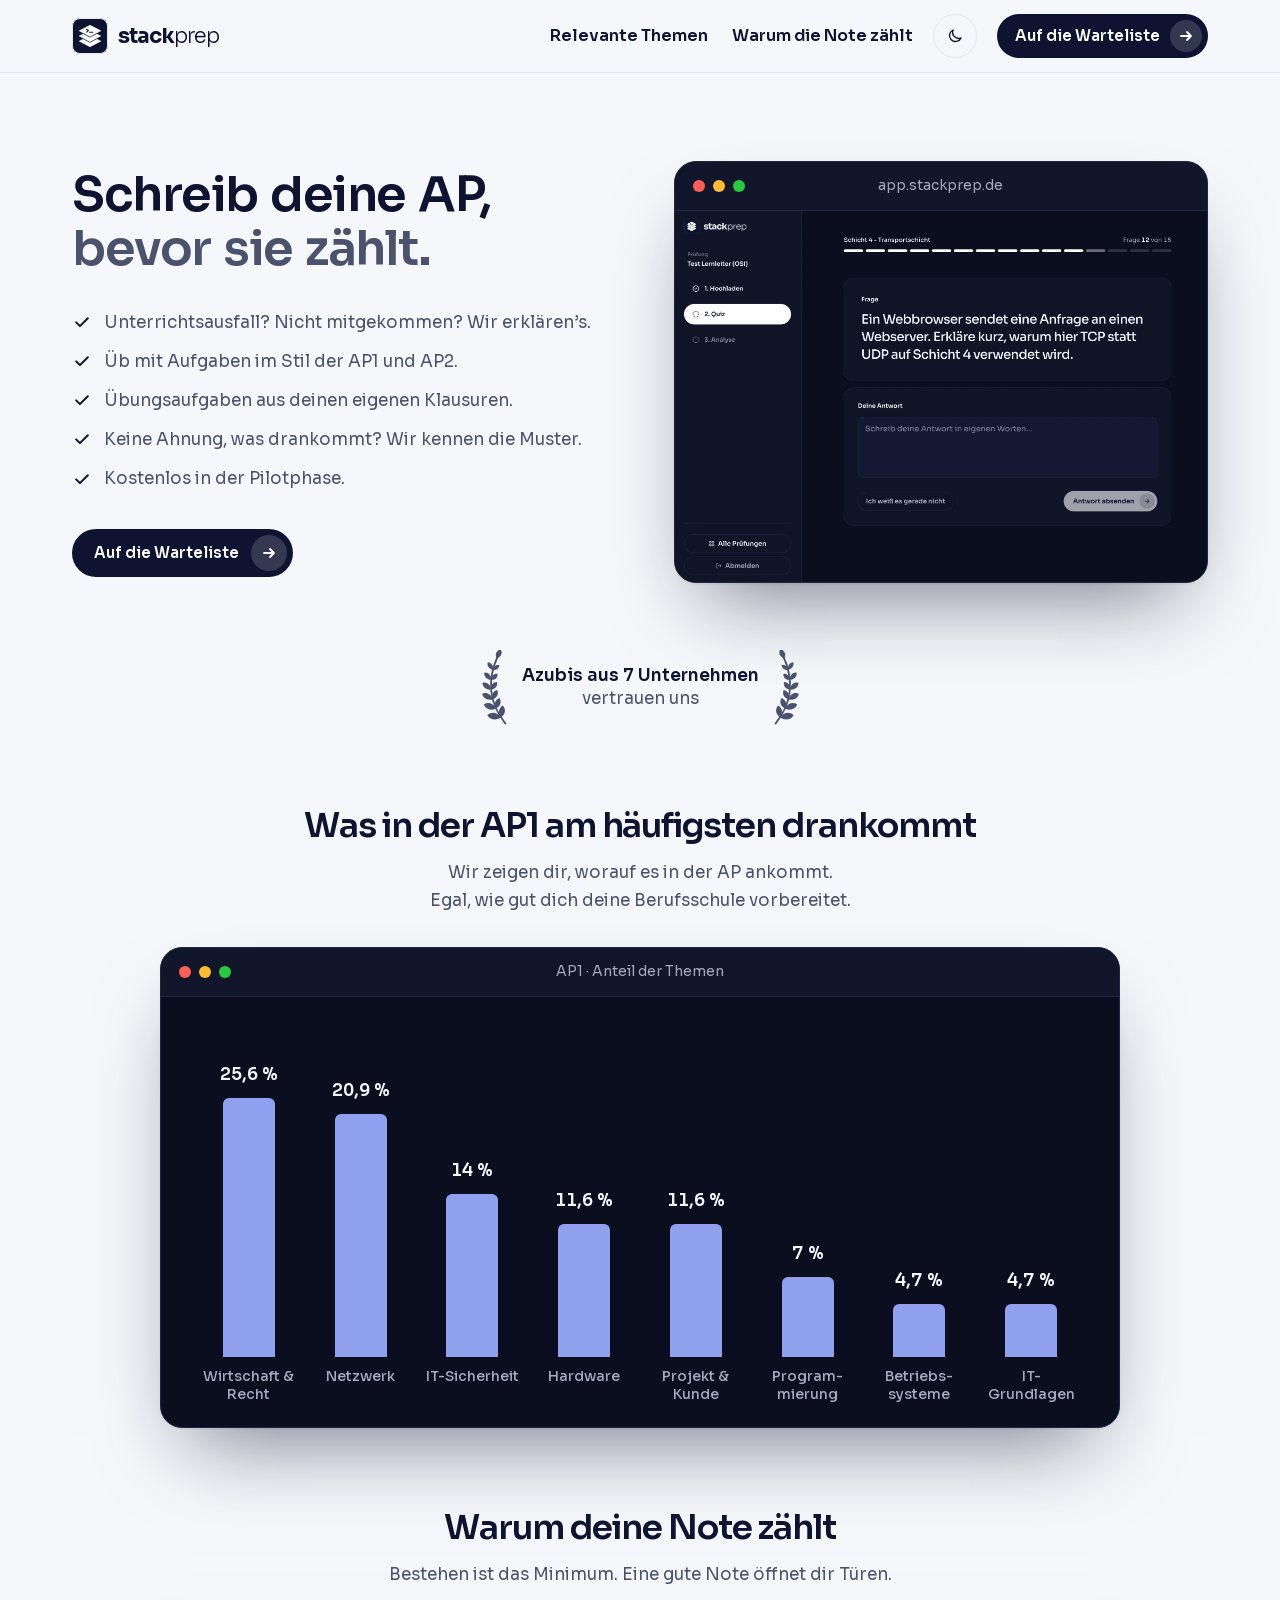
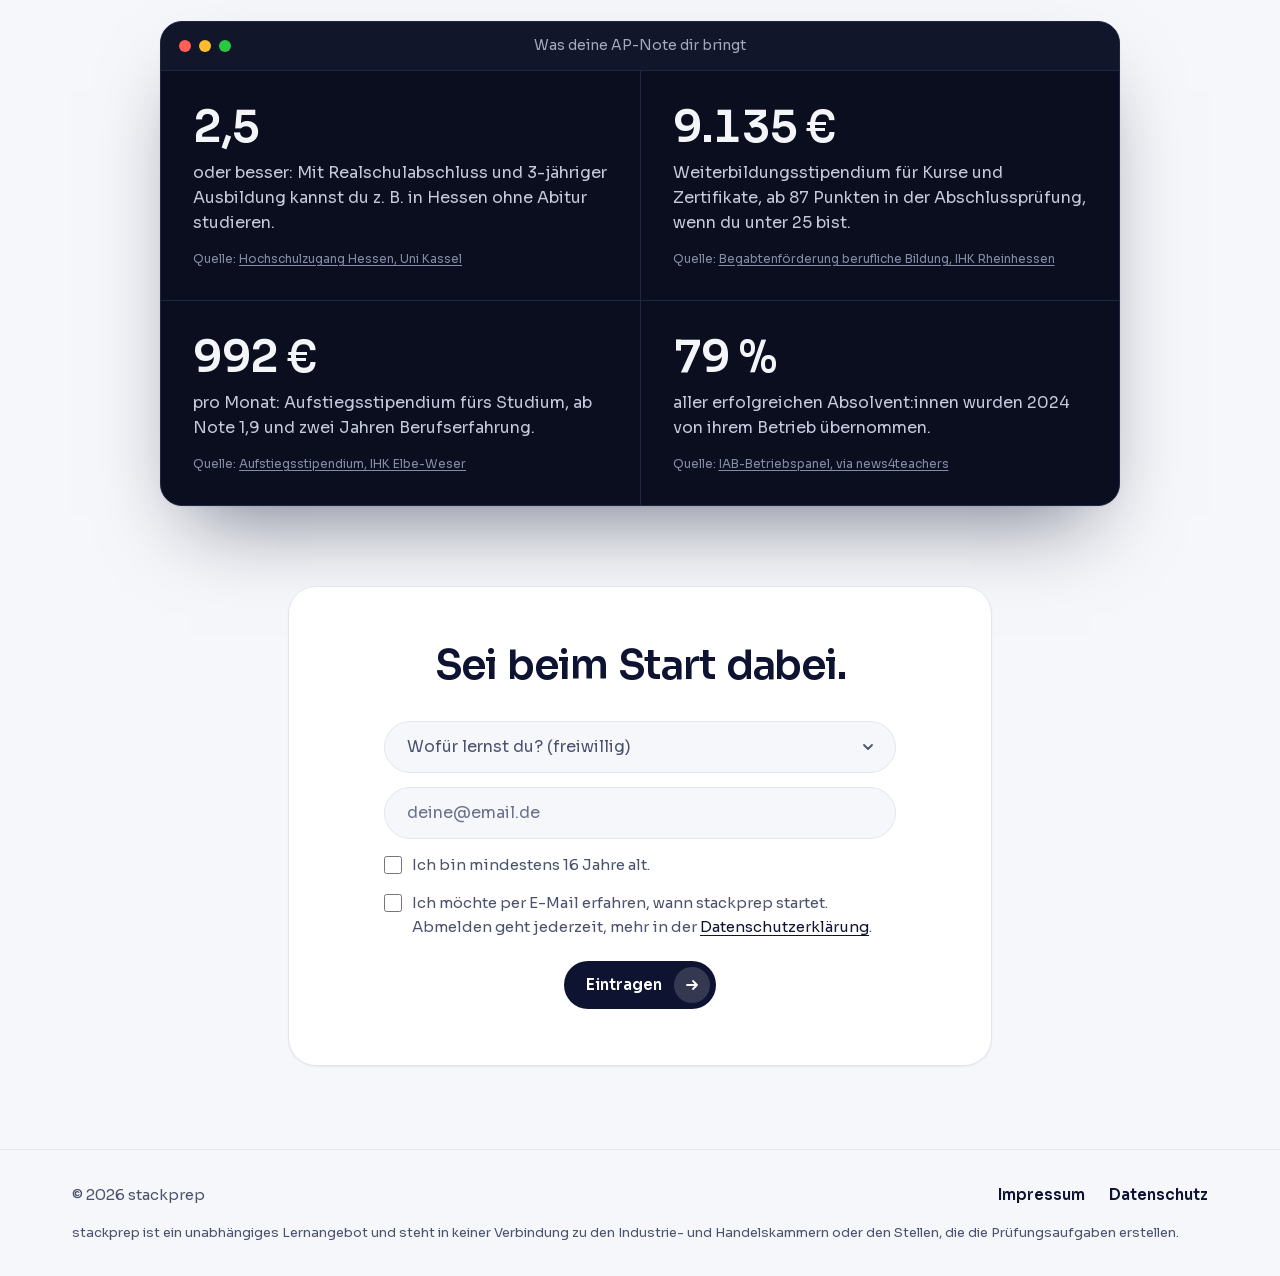
==== commit a9450e68: "Redesign the landing page in the app's look and focus it on the AP The site now uses the app's navy " ====
--- a/index.html
+++ b/index.html
@@ -5,12 +5,12 @@
   <meta name="viewport" content="width=device-width, initial-scale=1">
   <meta http-equiv="Content-Security-Policy" content="default-src 'none'; script-src 'self'; style-src 'self'; img-src 'self'; font-src 'self'; connect-src 'self'; form-action 'self'; base-uri 'none'; upgrade-insecure-requests">
   <meta name="referrer" content="strict-origin-when-cross-origin">
-  <title>StackPrep: prüfungsreif für AP1, AP2 und Informatik-Klausuren</title>
-  <meta name="description" content="StackPrep lernt mit deinen Unterlagen aus Berufsschule, Betrieb oder Uni, findet heraus, was dir für AP1, AP2 oder die Klausur noch fehlt, und übt genau das mit dir.">
-  <meta name="theme-color" content="#F7F8FC" media="(prefers-color-scheme: light)">
-  <meta name="theme-color" content="#05070F" media="(prefers-color-scheme: dark)">
-  <meta property="og:title" content="StackPrep: prüfungsreif für AP1, AP2 und Informatik-Klausuren">
-  <meta property="og:description" content="Prüfungsvorbereitung für Fachinformatiker:innen und Informatik-Studierende, mit deinem eigenen Stoff.">
+  <title>stackprep: Schreib deine AP, bevor sie zählt</title>
+  <meta name="description" content="Vorbereitung auf die IHK-Abschlussprüfung Teil 1 und 2 für alle IT-Berufe: Aufgaben im Stil der AP, Erklärungen zum Stoff aus dem Unterricht und Übungsaufgaben aus deinen eigenen Unterlagen.">
+  <meta name="theme-color" content="#F6F7FA" media="(prefers-color-scheme: light)">
+  <meta name="theme-color" content="#0A0E1F" media="(prefers-color-scheme: dark)">
+  <meta property="og:title" content="stackprep: Schreib deine AP, bevor sie zählt">
+  <meta property="og:description" content="Aufgaben im Stil der AP1 und AP2, Erklärungen zum Stoff und Übungsaufgaben aus deinen eigenen Unterlagen.">
   <meta property="og:type" content="website">
   <link rel="icon" href="/assets/img/favicon.svg" type="image/svg+xml">
   <link rel="preload" href="/assets/fonts/Sora-Variable.woff2" as="font" type="font/woff2" crossorigin>
@@ -23,147 +23,207 @@
 
   <header class="site-header">
     <div class="container site-header__inner">
-      <a class="brand" href="/" aria-label="StackPrep, zur Startseite">
+      <a class="brand" href="/" aria-label="stackprep, zur Startseite">
         <img class="brand__mark" src="/assets/img/logo-mark.svg" alt="" width="36" height="36">
         <span class="brand__word"><span class="brand__stack">stack</span><span class="brand__prep">prep</span></span>
       </a>
       <nav class="site-nav" aria-label="Hauptnavigation">
-        <a href="#probleme">Probleme</a>
-        <a href="#ablauf">So funktioniert's</a>
+        <a href="#themen">Relevante Themen</a>
+        <a href="#warum">Warum die Note zählt</a>
       </nav>
-      <div class="site-header__actions">
-        <button class="theme-toggle" type="button" aria-label="Dunkles Design" aria-pressed="false" data-theme-toggle hidden>
-          <svg class="icon-moon" viewBox="0 0 24 24" fill="none" stroke="currentColor" stroke-width="1.8" stroke-linecap="round" stroke-linejoin="round" aria-hidden="true" focusable="false"><path d="M20 14.5A8 8 0 0 1 9.5 4a8 8 0 1 0 10.5 10.5z"/></svg>
-          <svg class="icon-sun" viewBox="0 0 24 24" fill="none" stroke="currentColor" stroke-width="1.8" stroke-linecap="round" aria-hidden="true" focusable="false"><circle cx="12" cy="12" r="4"/><path d="M12 2v2M12 20v2M4.9 4.9l1.4 1.4M17.7 17.7l1.4 1.4M2 12h2M20 12h2M4.9 19.1l1.4-1.4M17.7 6.3l1.4-1.4"/></svg>
-        </button>
-        <a class="pill-button pill-button--light" href="#warteliste">Warteliste <span class="pill-button__arrow" aria-hidden="true"><svg viewBox="0 0 16 16" fill="none" stroke="currentColor" stroke-width="1.8" stroke-linecap="round" stroke-linejoin="round"><path d="M3 8h10M9 4l4 4-4 4"/></svg></span></a>
-      </div>
+      <button class="theme-toggle" type="button" aria-label="Dunkles Design" aria-pressed="false" data-theme-toggle hidden>
+        <svg class="icon-moon" viewBox="0 0 24 24" fill="none" stroke="currentColor" stroke-width="1.8" stroke-linecap="round" stroke-linejoin="round" aria-hidden="true" focusable="false"><path d="M20 14.5A8 8 0 0 1 9.5 4a8 8 0 1 0 10.5 10.5z"/></svg>
+        <svg class="icon-sun" viewBox="0 0 24 24" fill="none" stroke="currentColor" stroke-width="1.8" stroke-linecap="round" aria-hidden="true" focusable="false"><circle cx="12" cy="12" r="4"/><path d="M12 2v2M12 20v2M4.9 4.9l1.4 1.4M17.7 17.7l1.4 1.4M2 12h2M20 12h2M4.9 19.1l1.4-1.4M17.7 6.3l1.4-1.4"/></svg>
+      </button>
+      <a class="pill-button site-header__cta" href="#warteliste">Auf die Warteliste <span class="pill-button__arrow" aria-hidden="true"><svg viewBox="0 0 16 16" fill="none" stroke="currentColor" stroke-width="1.8" stroke-linecap="round" stroke-linejoin="round"><path d="M3 8h10M9 4l4 4-4 4"/></svg></span></a>
     </div>
   </header>
 
   <main id="main">
-    <section class="hero" aria-labelledby="hero-title">
+    <section class="hero hero--split" aria-labelledby="hero-title">
       <div class="container hero__inner">
         <div class="hero__copy">
-          <h1 id="hero-title">Prüfungsreif für AP1, AP2 <span class="accent">und jede Klausur.</span></h1>
-          <p class="hero__lead">StackPrep liest deine Unterlagen aus Berufsschule, Betrieb oder Uni, findet heraus, was dir noch fehlt, und übt genau das mit dir. Für Fachinformatiker:innen in der Ausbildung und Informatik-Studierende.</p>
-
-          <div class="hero__actions">
-            <a class="pill-button" href="#warteliste">Auf die Warteliste <span class="pill-button__arrow" aria-hidden="true"><svg viewBox="0 0 16 16" fill="none" stroke="currentColor" stroke-width="1.8" stroke-linecap="round" stroke-linejoin="round"><path d="M3 8h10M9 4l4 4-4 4"/></svg></span></a>
-          </div>
-
-          <div class="proof">
-            <ul class="proof__avatars" aria-hidden="true">
-              <li>AE</li>
-              <li>SI</li>
-              <li>DPA</li>
-              <li>DV</li>
-              <li>Uni</li>
-            </ul>
-            <p>Schon <strong>20+ Kund:innen</strong> haben mit uns für ihre Prüfung gelernt</p>
-          </div>
-        </div>
-      </div>
-    </section>
-
-    <section id="probleme" class="section" aria-labelledby="probleme-title">
+          <h1 id="hero-title">Schreib deine AP,<br><span class="hero__soft">bevor sie zählt.</span></h1>
+
+          <ul class="checklist">
+            <li><svg viewBox="0 0 24 24" fill="none" stroke="currentColor" stroke-width="2.4" stroke-linecap="round" stroke-linejoin="round" aria-hidden="true" focusable="false"><path d="M5 12.5l4.5 4.5L19 7.5"/></svg><span>Unterrichtsausfall? Nicht mitgekommen? Wir erklären’s.</span></li>
+            <li><svg viewBox="0 0 24 24" fill="none" stroke="currentColor" stroke-width="2.4" stroke-linecap="round" stroke-linejoin="round" aria-hidden="true" focusable="false"><path d="M5 12.5l4.5 4.5L19 7.5"/></svg><span>Üb mit Aufgaben im Stil der AP1 und AP2.</span></li>
+            <li><svg viewBox="0 0 24 24" fill="none" stroke="currentColor" stroke-width="2.4" stroke-linecap="round" stroke-linejoin="round" aria-hidden="true" focusable="false"><path d="M5 12.5l4.5 4.5L19 7.5"/></svg><span>Übungsaufgaben aus deinen eigenen Klausuren.</span></li>
+            <li><svg viewBox="0 0 24 24" fill="none" stroke="currentColor" stroke-width="2.4" stroke-linecap="round" stroke-linejoin="round" aria-hidden="true" focusable="false"><path d="M5 12.5l4.5 4.5L19 7.5"/></svg><span>Keine Ahnung, was drankommt? Wir kennen die Muster.</span></li>
+            <li><svg viewBox="0 0 24 24" fill="none" stroke="currentColor" stroke-width="2.4" stroke-linecap="round" stroke-linejoin="round" aria-hidden="true" focusable="false"><path d="M5 12.5l4.5 4.5L19 7.5"/></svg><span>Kostenlos in der Pilotphase.</span></li>
+          </ul>
+
+          <a class="pill-button" href="#warteliste">Auf die Warteliste <span class="pill-button__arrow" aria-hidden="true"><svg viewBox="0 0 16 16" fill="none" stroke="currentColor" stroke-width="1.8" stroke-linecap="round" stroke-linejoin="round"><path d="M3 8h10M9 4l4 4-4 4"/></svg></span></a>
+        </div>
+
+        <!-- Bildschirmfoto der App in einem macOS-Fenster -->
+        <figure class="window window--shot">
+          <div class="window__bar" aria-hidden="true">
+            <span class="window__dots"><i></i><i></i><i></i></span>
+            <p>app.stackprep.de</p>
+          </div>
+          <img src="/assets/img/app-quiz.webp" width="2000" height="1395" alt="stackprep im Quiz: eine Freitext-Frage, warum ein Webbrowser TCP statt UDP verwendet, mit Antwortfeld und Fortschritt „Frage 12 von 15“.">
+        </figure>
+
+        <div class="proof">
+          <svg class="proof__laurel" viewBox="0 0 28 64" fill="currentColor" aria-hidden="true" focusable="false"><path d="M22 62Q1 36 16 4" fill="none" stroke="currentColor" stroke-width="1.5" stroke-linecap="round"/><path d="M0 0C3.7 -3.5 3.7 -8.7 0 -11.6C-3.7 -8.7 -3.7 -3.5 0 0Z" transform="translate(18.2 56.7) rotate(-81)"/><path d="M0 0C3.3 -3.0 3.3 -7.5 0 -10.0C-3.3 -7.5 -3.3 -3.0 0 0Z" transform="translate(18.2 56.7) rotate(9)"/><path d="M0 0C3.4 -3.2 3.4 -8.1 0 -10.8C-3.4 -8.1 -3.4 -3.2 0 0Z" transform="translate(14.0 49.2) rotate(-72)"/><path d="M0 0C3.0 -2.8 3.0 -7.0 0 -9.3C-3.0 -7.0 -3.0 -2.8 0 0Z" transform="translate(14.0 49.2) rotate(18)"/><path d="M0 0C3.2 -3.0 3.2 -7.5 0 -10.0C-3.2 -7.5 -3.2 -3.0 0 0Z" transform="translate(11.2 41.4) rotate(-63)"/><path d="M0 0C2.8 -2.6 2.8 -6.5 0 -8.6C-2.8 -6.5 -2.8 -2.6 0 0Z" transform="translate(11.2 41.4) rotate(27)"/><path d="M0 0C2.9 -2.8 2.9 -6.9 0 -9.2C-2.9 -6.9 -2.9 -2.8 0 0Z" transform="translate(9.9 33.3) rotate(-52)"/><path d="M0 0C2.6 -2.4 2.6 -6.0 0 -8.0C-2.6 -6.0 -2.6 -2.4 0 0Z" transform="translate(9.9 33.3) rotate(38)"/><path d="M0 0C2.7 -2.5 2.7 -6.4 0 -8.5C-2.7 -6.4 -2.7 -2.5 0 0Z" transform="translate(10.0 25.1) rotate(-43)"/><path d="M0 0C2.4 -2.2 2.4 -5.5 0 -7.3C-2.4 -5.5 -2.4 -2.2 0 0Z" transform="translate(10.0 25.1) rotate(47)"/><path d="M0 0C2.4 -2.3 2.4 -5.8 0 -7.7C-2.4 -5.8 -2.4 -2.3 0 0Z" transform="translate(11.4 16.6) rotate(-34)"/><path d="M0 0C2.2 -2.0 2.2 -5.0 0 -6.6C-2.2 -5.0 -2.2 -2.0 0 0Z" transform="translate(11.4 16.6) rotate(56)"/><path d="M0 0C3.0 -2.5 3.0 -6.4 0 -8.5C-3.0 -6.4 -3.0 -2.5 0 0Z" transform="translate(14.6 7.2) rotate(23)"/></svg>
+          <p><strong>Azubis aus 7 Unternehmen</strong><span>vertrauen uns</span></p>
+          <svg class="proof__laurel proof__laurel--right" viewBox="0 0 28 64" fill="currentColor" aria-hidden="true" focusable="false"><path d="M22 62Q1 36 16 4" fill="none" stroke="currentColor" stroke-width="1.5" stroke-linecap="round"/><path d="M0 0C3.7 -3.5 3.7 -8.7 0 -11.6C-3.7 -8.7 -3.7 -3.5 0 0Z" transform="translate(18.2 56.7) rotate(-81)"/><path d="M0 0C3.3 -3.0 3.3 -7.5 0 -10.0C-3.3 -7.5 -3.3 -3.0 0 0Z" transform="translate(18.2 56.7) rotate(9)"/><path d="M0 0C3.4 -3.2 3.4 -8.1 0 -10.8C-3.4 -8.1 -3.4 -3.2 0 0Z" transform="translate(14.0 49.2) rotate(-72)"/><path d="M0 0C3.0 -2.8 3.0 -7.0 0 -9.3C-3.0 -7.0 -3.0 -2.8 0 0Z" transform="translate(14.0 49.2) rotate(18)"/><path d="M0 0C3.2 -3.0 3.2 -7.5 0 -10.0C-3.2 -7.5 -3.2 -3.0 0 0Z" transform="translate(11.2 41.4) rotate(-63)"/><path d="M0 0C2.8 -2.6 2.8 -6.5 0 -8.6C-2.8 -6.5 -2.8 -2.6 0 0Z" transform="translate(11.2 41.4) rotate(27)"/><path d="M0 0C2.9 -2.8 2.9 -6.9 0 -9.2C-2.9 -6.9 -2.9 -2.8 0 0Z" transform="translate(9.9 33.3) rotate(-52)"/><path d="M0 0C2.6 -2.4 2.6 -6.0 0 -8.0C-2.6 -6.0 -2.6 -2.4 0 0Z" transform="translate(9.9 33.3) rotate(38)"/><path d="M0 0C2.7 -2.5 2.7 -6.4 0 -8.5C-2.7 -6.4 -2.7 -2.5 0 0Z" transform="translate(10.0 25.1) rotate(-43)"/><path d="M0 0C2.4 -2.2 2.4 -5.5 0 -7.3C-2.4 -5.5 -2.4 -2.2 0 0Z" transform="translate(10.0 25.1) rotate(47)"/><path d="M0 0C2.4 -2.3 2.4 -5.8 0 -7.7C-2.4 -5.8 -2.4 -2.3 0 0Z" transform="translate(11.4 16.6) rotate(-34)"/><path d="M0 0C2.2 -2.0 2.2 -5.0 0 -6.6C-2.2 -5.0 -2.2 -2.0 0 0Z" transform="translate(11.4 16.6) rotate(56)"/><path d="M0 0C3.0 -2.5 3.0 -6.4 0 -8.5C-3.0 -6.4 -3.0 -2.5 0 0Z" transform="translate(14.6 7.2) rotate(23)"/></svg>
+        </div>
+      </div>
+    </section>
+
+    <section id="themen" class="topics-section" aria-labelledby="themen-title">
       <div class="container">
-        <h2 id="probleme-title" class="section__title">Du lernst viel. <span class="accent">Aber reicht es?</span></h2>
-        <p class="section__lead">Vier Gründe, warum Prüfungsvorbereitung so oft im Kreis läuft.</p>
-        <div class="grid grid--2">
-          <article class="card">
-            <svg class="card__icon card__icon--problem" viewBox="0 0 24 24" fill="none" stroke="currentColor" stroke-width="2.2" stroke-linecap="round" aria-hidden="true" focusable="false"><path d="M8 8l8 8M16 8l-8 8"/></svg>
-            <h3>Du weißt nicht, was drankommt.</h3>
-            <p>Drei Jahre Lernfelder oder ein ganzes Semester Vorlesungen. Welche Themen davon in der Prüfung zählen, sagt dir niemand. Also lernst du alles, dreimal.</p>
-          </article>
-          <article class="card">
-            <svg class="card__icon card__icon--problem" viewBox="0 0 24 24" fill="none" stroke="currentColor" stroke-width="2.2" stroke-linecap="round" aria-hidden="true" focusable="false"><path d="M8 8l8 8M16 8l-8 8"/></svg>
-            <h3>Deine Unterlagen liegen überall.</h3>
-            <p>Skripte im Moodle, Folien als PDF, Übungsblätter, Fotos vom Whiteboard, Notizen im Handy. Am Ende sortierst du mehr, als du lernst.</p>
-          </article>
-          <article class="card">
-            <svg class="card__icon card__icon--problem" viewBox="0 0 24 24" fill="none" stroke="currentColor" stroke-width="2.2" stroke-linecap="round" aria-hidden="true" focusable="false"><path d="M8 8l8 8M16 8l-8 8"/></svg>
-            <h3>Altklausuren helfen nur halb.</h3>
-            <p>Du rechnest alte Prüfungen durch und erkennst die Aufgaben irgendwann wieder. Ob du das Thema dahinter wirklich kannst, weißt du danach trotzdem nicht.</p>
-          </article>
-          <article class="card">
-            <svg class="card__icon card__icon--problem" viewBox="0 0 24 24" fill="none" stroke="currentColor" stroke-width="2.2" stroke-linecap="round" aria-hidden="true" focusable="false"><path d="M8 8l8 8M16 8l-8 8"/></svg>
-            <h3>Gelesen ist nicht gekonnt.</h3>
-            <p>Subnetting, SQL-Joins, UML, Normalisierung: In der Prüfung musst du es anwenden, nicht wiedererkennen. Markieren fühlt sich nach Lernen an, ist es aber nicht.</p>
-          </article>
-        </div>
-      </div>
-    </section>
-
-    <section id="ablauf" class="section" aria-labelledby="ablauf-title">
-      <div class="container">
-        <h2 id="ablauf-title" class="section__title">Prüfungsreif in <span class="accent">3 Schritten.</span></h2>
-        <p class="section__lead">Mit unseren Lernmaterialien, unterrichtsnah aufgebaut und von Informatik-Lehrkräften geprüft. Deine eigenen Unterlagen kommen einfach dazu.</p>
-        <ol class="grid grid--3 steps">
-          <li class="card card--step">
-            <div class="mock mock--small" aria-hidden="true">
-              <div class="mock__bar"><span></span><span></span><span></span><p>Material</p></div>
-              <ul class="files">
-                <li><span class="files__type">LF3</span>Netzwerke<span class="files__verified">Geprüft</span></li>
-                <li><span class="files__type">PDF</span>Folien_Datenbanken.pdf<span class="files__ok">✓</span></li>
-                <li><span class="files__type">JPG</span>Whiteboard_Subnetting.jpg<span class="files__ok">✓</span></li>
+        <h2 id="themen-title" class="topics-section__title">Was in der AP1 am häufigsten drankommt</h2>
+        <p class="topics-section__lead">Wir zeigen dir, worauf es in der AP ankommt.<br>Egal, wie gut dich deine Berufsschule vorbereitet.</p>
+        <figure class="window window--shot window--chart">
+          <div class="window__bar" aria-hidden="true">
+            <span class="window__dots"><i></i><i></i><i></i></span>
+            <p>AP1 · Anteil der Themen</p>
+          </div>
+          <div class="column-chart">
+            <div class="column-chart__scroll">
+              <ul class="column-chart__plot">
+                <li>
+                  <span class="column" tabindex="0" aria-label="Wirtschaftlichkeit, Kalkulation &amp; Recht: 25,6 % der Themen">
+                    <span class="column__track"><span class="column__value">25,6 %</span><span class="column__bar h-100"></span></span>
+                    <span class="column__label">Wirtschaft &amp; Recht</span>
+                    <span class="column__tip" role="tooltip">Wirtschaftlichkeit, Kalkulation &amp; Recht</span>
+                  </span>
+                </li>
+                <li>
+                  <span class="column" tabindex="0" aria-label="Netzwerktechnik: 20,9 % der Themen">
+                    <span class="column__track"><span class="column__value">20,9 %</span><span class="column__bar h-82"></span></span>
+                    <span class="column__label">Netzwerk</span>
+                    <span class="column__tip" role="tooltip">Netzwerktechnik</span>
+                  </span>
+                </li>
+                <li>
+                  <span class="column" tabindex="0" aria-label="IT-Sicherheit &amp; Datenschutz: 14 % der Themen">
+                    <span class="column__track"><span class="column__value">14 %</span><span class="column__bar h-55"></span></span>
+                    <span class="column__label">IT-Sicherheit</span>
+                    <span class="column__tip" role="tooltip">IT-Sicherheit &amp; Datenschutz</span>
+                  </span>
+                </li>
+                <li>
+                  <span class="column" tabindex="0" aria-label="Hardware &amp; Energie: 11,6 % der Themen">
+                    <span class="column__track"><span class="column__value">11,6 %</span><span class="column__bar h-45"></span></span>
+                    <span class="column__label">Hardware</span>
+                    <span class="column__tip" role="tooltip">Hardware &amp; Energie</span>
+                  </span>
+                </li>
+                <li>
+                  <span class="column" tabindex="0" aria-label="Projektmanagement &amp; Kundenkommunikation: 11,6 % der Themen">
+                    <span class="column__track"><span class="column__value">11,6 %</span><span class="column__bar h-45"></span></span>
+                    <span class="column__label">Projekt &amp; Kunde</span>
+                    <span class="column__tip" role="tooltip">Projektmanagement &amp; Kundenkommunikation</span>
+                  </span>
+                </li>
+                <li>
+                  <span class="column" tabindex="0" aria-label="Programmierung &amp; Datenbanken: 7 % der Themen">
+                    <span class="column__track"><span class="column__value">7 %</span><span class="column__bar h-27"></span></span>
+                    <span class="column__label">Program&shy;mierung</span>
+                    <span class="column__tip" role="tooltip">Programmierung &amp; Datenbanken</span>
+                  </span>
+                </li>
+                <li>
+                  <span class="column" tabindex="0" aria-label="Betriebssysteme &amp; Client-Management: 4,7 % der Themen">
+                    <span class="column__track"><span class="column__value">4,7 %</span><span class="column__bar h-18"></span></span>
+                    <span class="column__label">Betriebs&shy;systeme</span>
+                    <span class="column__tip" role="tooltip">Betriebssysteme &amp; Client-Management</span>
+                  </span>
+                </li>
+                <li>
+                  <span class="column" tabindex="0" aria-label="Informationstechnische Grundlagen: 4,7 % der Themen">
+                    <span class="column__track"><span class="column__value">4,7 %</span><span class="column__bar h-18"></span></span>
+                    <span class="column__label">IT-Grundlagen</span>
+                    <span class="column__tip" role="tooltip">Informationstechnische Grundlagen</span>
+                  </span>
+                </li>
               </ul>
             </div>
-            <h3>Material wählen</h3>
-            <p>Starte mit unseren geprüften Lernmaterialien, Lernfeld für Lernfeld. Eigene Skripte, Folien und Mitschriften lädst du einfach dazu.</p>
-          </li>
-          <li class="card card--step">
-            <div class="mock mock--small" aria-hidden="true">
-              <div class="mock__bar"><span></span><span></span><span></span><p>Lücken</p></div>
-              <ul class="topics topics--small">
-                <li><span>Subnetting</span><span class="bar"><span class="bar__fill bar__fill--90"></span></span></li>
-                <li><span>SQL-Joins</span><span class="bar"><span class="bar__fill bar__fill--55 bar__fill--mid"></span></span></li>
-                <li><span>UML</span><span class="bar"><span class="bar__fill bar__fill--30 bar__fill--open"></span></span></li>
-              </ul>
-            </div>
-            <h3>Lücken finden</h3>
-            <p>Kurze Aufgaben zeigen dir für jedes Thema, was sitzt und was nicht. Kein Raten mehr, ob du genug gelernt hast.</p>
-          </li>
-          <li class="card card--step">
-            <div class="mock mock--small" aria-hidden="true">
-              <div class="mock__bar"><span></span><span></span><span></span><p>Heute üben</p></div>
-              <div class="practice">
-                <p class="practice__source">Lernfelder<span>/</span>LF3 Netzwerke</p>
-                <ul class="plan">
-                  <li>Subnetze<span>6 Aufgaben</span></li>
-                  <li>Zahlensysteme<span>4 Aufgaben</span></li>
-                  <li>OSI-Modell<span>3 Aufgaben</span></li>
-                </ul>
-                <p class="practice__note">✓ Aus unseren Lernmaterialien</p>
-              </div>
-            </div>
-            <h3>Gezielt üben</h3>
-            <p>Du übst mit Aufgaben aus unseren Lernmaterialien, genau zu den Lernfeldern aus dem Unterricht. Nur das, was noch fehlt, bis jedes Thema sitzt.</p>
-          </li>
-        </ol>
-      </div>
-    </section>
-
-    <section id="warteliste" class="section section--signup" aria-labelledby="signup-title">
+          </div>
+        </figure>
+      </div>
+    </section>
+
+    <section id="warum" class="topics-section" aria-labelledby="warum-title">
+      <div class="container">
+        <h2 id="warum-title" class="topics-section__title">Warum deine Note zählt</h2>
+        <p class="topics-section__lead">Bestehen ist das Minimum. Eine gute Note öffnet dir Türen.</p>
+        <div class="window window--shot window--chart">
+          <div class="window__bar" aria-hidden="true">
+            <span class="window__dots"><i></i><i></i><i></i></span>
+            <p>Was deine AP-Note dir bringt</p>
+          </div>
+          <ul class="stats">
+              <li class="stat">
+                <p class="stat__value">2,5</p>
+                <p class="stat__text">oder besser: Mit Realschulabschluss und 3-jähriger Ausbildung kannst du z.&nbsp;B. in Hessen ohne Abitur studieren.</p>
+                <p class="stat__source">Quelle: <a href="https://www.uni-kassel.de/uni/studium/vor-der-bewerbung/rund-um-die-studienplatzbewerbung/spezielle-bewerbungssituationen/studieren-ohne-abitur/hochschulzugang-mit-mittlerem-schulabschluss-und-qualifiziertem-ausbildungsabschluss.html" rel="noopener" target="_blank">Hochschulzugang Hessen, Uni Kassel</a></p>
+              </li>
+              <li class="stat">
+                <p class="stat__value">9.135&nbsp;€</p>
+                <p class="stat__text">Weiterbildungsstipendium für Kurse und Zertifikate, ab 87 Punkten in der Abschlussprüfung, wenn du unter 25 bist.</p>
+                <p class="stat__source">Quelle: <a href="https://www.ihk.de/rheinhessen/aus-und-weiterbildung/beratung/stipendium-weiterbildung-3168834" rel="noopener" target="_blank">Begabtenförderung berufliche Bildung, IHK Rheinhessen</a></p>
+              </li>
+              <li class="stat">
+                <p class="stat__value">992&nbsp;€</p>
+                <p class="stat__text">pro Monat: Aufstiegsstipendium fürs Studium, ab Note 1,9 und zwei Jahren Berufserfahrung.</p>
+                <p class="stat__source">Quelle: <a href="https://www.ihk.de/elbeweser/aus-und-weiterbildung/weiterbildung/foerderung-der-weiterbildung/aufstiegsstipendium-1700818" rel="noopener" target="_blank">Aufstiegsstipendium, IHK Elbe-Weser</a></p>
+              </li>
+              <li class="stat">
+                <p class="stat__value">79&nbsp;%</p>
+                <p class="stat__text">aller erfolgreichen Absolvent:innen wurden 2024 von ihrem Betrieb übernommen.</p>
+                <p class="stat__source">Quelle: <a href="https://www.news4teachers.de/2025/07/studie-auszubildende-haben-exzellente-uebernahmechancen-quote-so-hoch-wie-nie/" rel="noopener" target="_blank">IAB-Betriebspanel, via news4teachers</a></p>
+              </li>
+          </ul>
+        </div>
+      </div>
+    </section>
+
+    <section id="warteliste" class="signup-section" aria-labelledby="signup-title">
       <div class="container">
         <div class="signup">
-          <h2 id="signup-title" class="section__title">Sei beim Start <span class="accent">dabei.</span></h2>
-          <p class="section__lead">Über 20 Kund:innen haben schon mit uns gelernt. Jetzt öffnen wir StackPrep für die nächste Gruppe. Trag dich ein, und wir melden uns, sobald du loslegen kannst.</p>
-
-          <form class="waitlist" action="/api/waitlist" method="post" data-waitlist>
+          <h2 id="signup-title" class="signup__title">Sei beim Start dabei.</h2>
+
+          <form class="waitlist" action="/api/waitlist" method="post" data-lead-form="waitlist" aria-labelledby="signup-title">
+            <label class="visually-hidden" for="beruf">Wofür lernst du? (freiwillig)</label>
+            <span class="select">
+              <select class="waitlist__select" id="beruf" name="beruf">
+                <option value="">Wofür lernst du? (freiwillig)</option>
+                <optgroup label="IT-Ausbildung">
+                  <option value="fi_ae">FI Anwendungsentwicklung</option>
+                  <option value="fi_si">FI Systemintegration</option>
+                  <option value="fi_dpa">FI Daten- und Prozessanalyse</option>
+                  <option value="fi_dv">FI Digitale Vernetzung</option>
+                  <option value="itse">IT-System-Elektroniker:in</option>
+                  <option value="kits">Kaufleute für IT-System-Management</option>
+                  <option value="kdm">Kaufleute für Digitalisierungsmanagement</option>
+                </optgroup>
+                <optgroup label="Studium">
+                  <option value="studium">Informatik-Studium</option>
+                </optgroup>
+                <option value="andere">Etwas anderes</option>
+              </select>
+              <svg class="select__chevron" viewBox="0 0 16 16" fill="none" stroke="currentColor" stroke-width="1.8" stroke-linecap="round" stroke-linejoin="round" aria-hidden="true" focusable="false"><path d="M4 6l4 4 4-4"/></svg>
+            </span>
+
             <label class="visually-hidden" for="email">E-Mail-Adresse</label>
-            <div class="waitlist__field">
-              <input id="email" name="email" type="email" placeholder="deine@email.de" autocomplete="email" inputmode="email" maxlength="254" required>
-              <button class="pill-button" type="submit">Eintragen <span class="pill-button__arrow" aria-hidden="true"><svg viewBox="0 0 16 16" fill="none" stroke="currentColor" stroke-width="1.8" stroke-linecap="round" stroke-linejoin="round"><path d="M3 8h10M9 4l4 4-4 4"/></svg></span></button>
-            </div>
+            <input class="waitlist__input" id="email" name="email" type="email" placeholder="deine@email.de" autocomplete="email" inputmode="email" maxlength="254" required>
 
             <div class="hp" aria-hidden="true">
               <label for="website">Website</label>
               <input id="website" name="website" type="text" tabindex="-1" autocomplete="off">
             </div>
+            <input type="hidden" name="quelle" data-attribution="source">
+            <input type="hidden" name="kampagne" data-attribution="campaign">
 
             <label class="check"><input type="checkbox" name="alter" value="16plus" required><span>Ich bin mindestens 16 Jahre alt.</span></label>
-            <label class="check"><input type="checkbox" name="einwilligung" value="ja" required><span>Ich möchte per E-Mail erfahren, wann StackPrep startet. Abmelden geht jederzeit, mehr in der <a href="/datenschutz.html">Datenschutzerklärung</a>.</span></label>
+            <label class="check"><input type="checkbox" name="einwilligung" value="ja" required><span>Ich möchte per E-Mail erfahren, wann stackprep startet. Abmelden geht jederzeit, mehr in der <a href="/datenschutz.html">Datenschutzerklärung</a>.</span></label>
+
+            <button class="pill-button waitlist__submit" type="submit">Eintragen <span class="pill-button__arrow" aria-hidden="true"><svg viewBox="0 0 16 16" fill="none" stroke="currentColor" stroke-width="1.8" stroke-linecap="round" stroke-linejoin="round"><path d="M3 8h10M9 4l4 4-4 4"/></svg></span></button>
 
             <p class="form-status" role="status" aria-live="polite" data-status></p>
           </form>
@@ -174,11 +234,12 @@
 
   <footer class="site-footer">
     <div class="container site-footer__inner">
-      <p>© 2026 StackPrep</p>
+      <p>© 2026 stackprep</p>
       <ul>
         <li><a href="/impressum.html">Impressum</a></li>
         <li><a href="/datenschutz.html">Datenschutz</a></li>
       </ul>
+      <p class="site-footer__note">stackprep ist ein unabhängiges Lernangebot und steht in keiner Verbindung zu den Industrie- und Handelskammern oder den Stellen, die die Prüfungsaufgaben erstellen.</p>
     </div>
   </footer>
 </body>
--- a/assets/css/styles.css
+++ b/assets/css/styles.css
@@ -1,4 +1,4 @@
-/* StackPrep — site styles */
+/* StackPrep — site styles. Same palette as the app: navy and white from the logo, no colour fades. */
 
 @font-face {
   font-family: "Sora";
@@ -11,86 +11,56 @@
 
 :root {
   color-scheme: light;
-  --bg: #F7F8FC;
-  --glow: rgba(46, 91, 255, 0.12);
-  --card: #FFFFFF;
-  --card-top: #FFFFFF;
-  --card-border: #E3E7F2;
-  --inset: #F2F4FA;
-  --inset-border: #E3E7F2;
-  --text: #0E1433;
-  --muted: #4A5480;
-  --accent: #2E5BFF;
-  --action: #2E5BFF;
-  --action-hover: #1F47E0;
+  --bg: #F6F7FA;
+  --surface: #FFFFFF;
+  --surface-muted: #EFF1F6;
+  --border: #E3E6EE;
+  --text: #0D1330;
+  --text-secondary: #4B526E;
+  --placeholder: #6B718C;
+  --action: #0D1330;
+  --action-hover: #232A4B;
   --on-action: #FFFFFF;
-  --light-pill: #0E1433;
-  --on-light-pill: #FFFFFF;
-  --ok: #1F47E0;
-  --mid: #6B7499;
-  --wrong: #C8102E;
-  --wrong-soft: #FFEDF0;
-  --track: #E3E7F2;
-  --focus: #2E5BFF;
-  --verified: #1A7F37;
-  --shadow: 0 1px 2px rgba(14, 20, 51, 0.04), 0 12px 32px -12px rgba(14, 20, 51, 0.12);
+  --error: #B42318;
+  --shadow: 0 1px 2px rgba(13, 19, 48, 0.06);
 
   --font-sans: "Sora", ui-sans-serif, system-ui, -apple-system, "Segoe UI", Roboto, sans-serif;
 
   --gutter: clamp(1rem, 0.5rem + 2.5vw, 2.5rem);
-  --radius-card: 22px;
 }
 
 @media (prefers-color-scheme: dark) {
   :root:not([data-theme="light"]) {
     color-scheme: dark;
-    --bg: #05070F;
-    --glow: rgba(61, 107, 255, 0.22);
-    --card: rgba(255, 255, 255, 0.025);
-    --card-top: rgba(255, 255, 255, 0.06);
-    --card-border: rgba(255, 255, 255, 0.09);
-    --inset: rgba(255, 255, 255, 0.04);
-    --inset-border: rgba(255, 255, 255, 0.08);
-    --text: #F2F4FA;
-    --muted: #9AA3BF;
-    --accent: #9DB2FF;
-    --action-hover: #4D74FF;
-    --light-pill: #F2F4FA;
-    --on-light-pill: #05070F;
-    --ok: #9DB2FF;
-    --mid: #9AA3BF;
-    --wrong: #FF8A9A;
-    --wrong-soft: rgba(255, 61, 87, 0.16);
-    --track: rgba(255, 255, 255, 0.08);
-    --focus: #9DB2FF;
-    --verified: #3FB950;
-    --shadow: 0 1px 0 rgba(255, 255, 255, 0.04) inset, 0 24px 48px -24px rgba(0, 0, 0, 0.6);
+    --bg: #0A0E1F;
+    --surface: #0F1428;
+    --surface-muted: #141A33;
+    --border: #1F2747;
+    --text: #F4F5F9;
+    --text-secondary: #A4AAC0;
+    --placeholder: #868CA6;
+    --action: #FFFFFF;
+    --action-hover: #E3E6EE;
+    --on-action: #0D1330;
+    --error: #FF9B8F;
+    --shadow: none;
   }
 }
 
 :root[data-theme="dark"] {
   color-scheme: dark;
-  --bg: #05070F;
-  --glow: rgba(61, 107, 255, 0.22);
-  --card: rgba(255, 255, 255, 0.025);
-  --card-top: rgba(255, 255, 255, 0.06);
-  --card-border: rgba(255, 255, 255, 0.09);
-  --inset: rgba(255, 255, 255, 0.04);
-  --inset-border: rgba(255, 255, 255, 0.08);
-  --text: #F2F4FA;
-  --muted: #9AA3BF;
-  --accent: #9DB2FF;
-  --action-hover: #4D74FF;
-  --light-pill: #F2F4FA;
-  --on-light-pill: #05070F;
-  --ok: #9DB2FF;
-  --mid: #9AA3BF;
-  --wrong: #FF8A9A;
-  --wrong-soft: rgba(255, 61, 87, 0.16);
-  --track: rgba(255, 255, 255, 0.08);
-  --focus: #9DB2FF;
-  --verified: #3FB950;
-  --shadow: 0 1px 0 rgba(255, 255, 255, 0.04) inset, 0 24px 48px -24px rgba(0, 0, 0, 0.6);
+  --bg: #0A0E1F;
+  --surface: #0F1428;
+  --surface-muted: #141A33;
+  --border: #1F2747;
+  --text: #F4F5F9;
+  --text-secondary: #A4AAC0;
+  --placeholder: #868CA6;
+  --action: #FFFFFF;
+  --action-hover: #E3E6EE;
+  --on-action: #0D1330;
+  --error: #FF9B8F;
+  --shadow: none;
 }
 
 *,
@@ -106,15 +76,20 @@
 
 body {
   margin: 0;
-  background:
-    radial-gradient(70rem 40rem at 15% -10%, var(--glow), transparent 65%),
-    radial-gradient(50rem 30rem at 95% 5%, var(--glow), transparent 70%),
-    var(--bg);
-  background-repeat: no-repeat;
+  display: flex;
+  flex-direction: column;
+  min-height: 100vh;
+  background: var(--bg);
   color: var(--text);
   font-family: var(--font-sans);
   font-size: 1.0625rem;
-  line-height: 1.6;
+  line-height: 1.7;
+  -webkit-font-smoothing: antialiased;
+  -moz-osx-font-smoothing: grayscale;
+}
+
+main {
+  flex: 1;
 }
 
 h1,
@@ -124,23 +99,36 @@
   margin: 0;
 }
 
-a {
-  color: inherit;
-}
-
 img {
   display: block;
 }
 
+/* Links: in running text always underlined, in header and footer bold and underlined on hover */
+
+a {
+  color: var(--text);
+  text-decoration-thickness: 1px;
+  text-underline-offset: 0.2em;
+}
+
+a:hover {
+  text-decoration-thickness: 2px;
+}
+
 :focus-visible {
-  outline: 3px solid var(--focus);
+  outline: 3px solid var(--text);
   outline-offset: 3px;
   border-radius: 6px;
 }
 
+::selection {
+  background: var(--action);
+  color: var(--on-action);
+}
+
 .container {
   width: 100%;
-  max-width: 74rem;
+  max-width: 76rem;
   margin-inline: auto;
   padding-inline: var(--gutter);
 }
@@ -154,22 +142,14 @@
   white-space: nowrap;
 }
 
-.nowrap {
-  white-space: nowrap;
-}
-
-.accent {
-  color: var(--accent);
-}
-
 .skip-link {
   position: absolute;
   left: 1rem;
   top: -4rem;
   z-index: 20;
   padding: 0.75rem 1rem;
-  background: var(--text);
-  color: var(--bg);
+  background: var(--action);
+  color: var(--on-action);
   border-radius: 10px;
 }
 
@@ -177,7 +157,7 @@
   top: 1rem;
 }
 
-/* Pill buttons */
+/* Pill button with a round arrow chip, as in the app. The only button style on the site. */
 
 .pill-button {
   display: inline-flex;
@@ -192,15 +172,21 @@
   font: inherit;
   font-size: 0.9375rem;
   font-weight: 600;
+  line-height: 1.2;
   white-space: nowrap;
   text-decoration: none;
   cursor: pointer;
-  box-shadow: 0 0 0 1px rgba(255, 255, 255, 0.12) inset, 0 8px 24px -8px rgba(46, 91, 255, 0.6);
   transition: background-color 150ms ease;
 }
 
 .pill-button:hover {
   background: var(--action-hover);
+}
+
+.pill-button:focus-visible {
+  outline: 2px solid var(--text);
+  outline-offset: 2px;
+  border-radius: 999px;
 }
 
 .pill-button:disabled {
@@ -210,11 +196,12 @@
 
 .pill-button__arrow {
   display: inline-grid;
+  flex: none;
   place-items: center;
   width: 2.25rem;
   height: 2.25rem;
   border-radius: 50%;
-  background: rgba(255, 255, 255, 0.18);
+  background: color-mix(in srgb, var(--on-action) 16%, transparent);
 }
 
 .pill-button__arrow svg {
@@ -222,41 +209,17 @@
   height: 1rem;
 }
 
-.pill-button--light {
-  min-height: 2.75rem;
-  background: var(--light-pill);
-  color: var(--on-light-pill);
-  box-shadow: none;
-}
-
-.pill-button--light:hover {
-  background: var(--light-pill);
-  opacity: 0.9;
-}
-
-.pill-button--light .pill-button__arrow {
-  width: 2rem;
-  height: 2rem;
-  background: var(--action);
-  color: #FFFFFF;
-}
-
 /* Header */
 
 .site-header {
-  position: sticky;
-  top: 0;
-  z-index: 10;
-  backdrop-filter: blur(14px);
-  -webkit-backdrop-filter: blur(14px);
-  background: color-mix(in srgb, var(--bg) 72%, transparent);
-  border-bottom: 1px solid var(--card-border);
+  border-bottom: 1px solid var(--border);
+  background: var(--bg);
 }
 
 .site-header__inner {
   display: flex;
   align-items: center;
-  gap: 1.5rem;
+  gap: 1.25rem;
   min-height: 4.5rem;
 }
 
@@ -269,13 +232,14 @@
 }
 
 .brand__mark {
-  width: 2.125rem;
-  height: 2.125rem;
+  width: 2.25rem;
+  height: 2.25rem;
   border-radius: 8px;
-  outline: 1px solid var(--card-border);
+  outline: 1px solid var(--border);
   outline-offset: -1px;
 }
 
+/* Wordmark: "stack" bold, "prep" light */
 .brand__word {
   font-size: 1.3125rem;
   letter-spacing: -0.045em;
@@ -290,26 +254,31 @@
   font-weight: 300;
 }
 
+.site-nav a,
+.site-footer a {
+  font-weight: 600;
+  text-decoration: none;
+}
+
 .site-nav {
   display: flex;
-  gap: 1.75rem;
+  gap: 1.5rem;
 }
 
 .site-nav a {
-  color: var(--muted);
-  font-size: 0.9375rem;
-  text-decoration: none;
-}
-
-.site-nav a:hover {
-  color: var(--text);
-}
-
-.site-header__actions {
-  display: flex;
-  align-items: center;
-  gap: 0.625rem;
-  margin-left: auto;
+  font-size: 1rem;
+  white-space: nowrap;
+}
+
+/* Jump targets land with a little air above them */
+#themen,
+#warum {
+  scroll-margin-top: 1.5rem;
+}
+
+.site-nav a:hover,
+.site-footer a:hover {
+  text-decoration: underline;
 }
 
 .theme-toggle {
@@ -318,10 +287,10 @@
   width: 2.75rem;
   height: 2.75rem;
   padding: 0;
-  border: 1px solid var(--card-border);
+  border: 1px solid var(--border);
   border-radius: 50%;
   background: transparent;
-  color: var(--muted);
+  color: var(--text);
   cursor: pointer;
 }
 
@@ -330,7 +299,7 @@
 }
 
 .theme-toggle:hover {
-  color: var(--text);
+  background: var(--surface-muted);
 }
 
 .theme-toggle svg {
@@ -338,6 +307,17 @@
   height: 1.125rem;
 }
 
+.pill-button.site-header__cta {
+  gap: 0.625rem;
+  min-height: 2.75rem;
+  padding-left: 1.125rem;
+}
+
+.site-header__cta .pill-button__arrow {
+  width: 2rem;
+  height: 2rem;
+}
+
 .theme-toggle[aria-pressed="true"] .icon-moon,
 .theme-toggle[aria-pressed="false"] .icon-sun {
   display: none;
@@ -346,50 +326,193 @@
 /* Hero */
 
 .hero {
-  padding-block: clamp(4rem, 2rem + 8vw, 9rem) clamp(3rem, 2rem + 4vw, 6rem);
-}
-
-.hero__copy {
+  padding-block: clamp(4rem, 2rem + 7vw, 8rem) clamp(3rem, 2rem + 4vw, 5rem);
+}
+
+.hero__inner {
   display: flex;
   flex-direction: column;
   align-items: center;
-  max-width: 50rem;
-  margin-inline: auto;
   text-align: center;
 }
 
 .hero h1 {
-  font-size: clamp(2.5rem, 1.2rem + 4.6vw, 4.75rem);
-  font-weight: 500;
-  letter-spacing: -0.05em;
-  line-height: 1.04;
+  max-width: 16ch;
+  font-size: clamp(2.375rem, 1.3rem + 4vw, 4.25rem);
+  font-weight: 600;
+  letter-spacing: -0.03em;
+  word-spacing: 0.06em;
+  line-height: 1.12;
   text-wrap: balance;
 }
 
-.hero h1 .accent {
-  display: block;
-}
-
 .hero__lead {
-  margin-top: 1.5rem;
-  max-width: 36rem;
-  color: var(--muted);
-  font-size: 1.1875rem;
-}
-
-.hero__actions {
-  margin-top: 2.25rem;
-}
-
+  max-width: 38rem;
+  margin-top: 2rem;
+  color: var(--text-secondary);
+  font-size: clamp(1.0625rem, 1rem + 0.3vw, 1.1875rem);
+  line-height: 1.75;
+  text-wrap: pretty;
+}
+
+/* Landing hero: copy on the left, a mockup of the app on the right */
+
+.hero--split {
+  padding-block: clamp(3rem, 1.5rem + 5vw, 6rem) clamp(3rem, 2rem + 4vw, 5rem);
+}
+
+.hero--split .hero__inner {
+  display: grid;
+  grid-template-columns: minmax(0, 1fr) minmax(0, 1fr);
+  align-items: center;
+  gap: clamp(2.5rem, 1rem + 4vw, 4.5rem);
+  text-align: left;
+}
+
+.hero--split h1 {
+  max-width: none;
+  font-size: clamp(2.125rem, 3.8vw, 3.25rem);
+  text-wrap: wrap;
+}
+
+.hero__soft {
+  color: var(--text-secondary);
+}
+
+.checklist {
+  display: grid;
+  gap: 0.75rem;
+  margin: 2rem 0 2.25rem;
+  padding: 0;
+  list-style: none;
+  color: var(--text-secondary);
+  font-size: 1.0625rem;
+  line-height: 1.6;
+}
+
+.checklist li {
+  display: grid;
+  grid-template-columns: 1.25rem minmax(0, 1fr);
+  gap: 0.75rem;
+  align-items: start;
+}
+
+.checklist svg {
+  width: 1.25rem;
+  height: 1.25rem;
+  margin-top: 0.2rem;
+  color: var(--text);
+}
+
+/* Badge in its own row under copy and screenshot, centred on the page */
+.hero--split .proof {
+  grid-column: 1 / -1;
+  justify-content: center;
+}
+
+/* macOS window with a question from stackprep */
+
+.window {
+  width: 100%;
+  max-width: 34rem;
+  margin-left: auto;
+  overflow: hidden;
+  border: 1px solid var(--border);
+  border-radius: 22px;
+  background: var(--surface);
+  box-shadow: 0 1px 2px rgba(13, 19, 48, 0.06), 0 30px 60px -30px rgba(13, 19, 48, 0.35);
+}
+
+.window__bar {
+  display: flex;
+  align-items: center;
+  padding: 0.875rem 1.125rem;
+  border-bottom: 1px solid var(--border);
+}
+
+.window__dots {
+  display: flex;
+  gap: 0.5rem;
+}
+
+.window__dots i {
+  width: 0.75rem;
+  height: 0.75rem;
+  border-radius: 50%;
+  background: #FF5F57;
+}
+
+.window__dots i:nth-child(2) { background: #FEBC2E; }
+.window__dots i:nth-child(3) { background: #28C840; }
+
+/* Title centred over the whole bar: the dots take 3.25rem on the left */
+.window__bar p {
+  flex: 1;
+  margin-right: 3.25rem;
+  color: var(--text-secondary);
+  font-size: 0.9375rem;
+  text-align: center;
+}
+
+/* Screenshot variant: the app screenshot is dark, so the frame stays dark in both themes */
+.window--shot {
+  max-width: none;
+  margin: 0;
+  border-color: #1F2747;
+  background: #0A0E1F;
+  box-shadow: 0 1px 2px rgba(13, 19, 48, 0.06), 0 40px 80px -30px rgba(13, 19, 48, 0.55);
+}
+
+.window--shot .window__bar {
+  padding-block: 0.75rem;
+  border-bottom-color: #1F2747;
+  background: #11162B;
+}
+
+.window--shot .window__bar p {
+  color: #A4AAC0;
+  font-size: 0.875rem;
+}
+
+.window--shot img {
+  width: 100%;
+  height: auto;
+}
+
+
+/* Social proof under the button */
 .proof {
   display: flex;
   flex-wrap: wrap;
   justify-content: center;
   align-items: center;
-  gap: 0.875rem;
-  margin-top: 2rem;
-  color: var(--muted);
+  gap: 0.5rem;
+  color: var(--text-secondary);
   font-size: 0.9375rem;
+  line-height: 1.6;
+}
+
+/* Laurel badge around the social proof */
+.proof__laurel {
+  flex: none;
+  width: 2.25rem;
+  height: 4.75rem;
+  color: var(--text-secondary);
+}
+
+.proof__laurel--right {
+  transform: scaleX(-1);
+}
+
+.proof p {
+  display: grid;
+  font-size: 1.0625rem;
+  text-align: center;
+  line-height: 1.35;
+}
+
+.proof p span {
+  color: var(--text-secondary);
 }
 
 .proof strong {
@@ -397,374 +520,395 @@
   font-weight: 600;
 }
 
-.proof__avatars {
-  display: flex;
+/* Small label above a heading */
+
+.section__label {
+  margin-bottom: 1.25rem;
+  color: var(--text-secondary);
+  font-size: 0.9375rem;
+  font-weight: 600;
+  line-height: 1.4;
+}
+
+/* Forms */
+
+/* AP1 column chart in a dark macOS window, like the screenshot in the hero.
+   One series (share of topic appearances), columns grow from one baseline; hover or focus shows the details. */
+
+.topics-section {
+  padding-bottom: clamp(3rem, 2rem + 4vw, 5rem);
+}
+
+.topics-section__title {
+  margin-bottom: 0.75rem;
+  font-size: clamp(1.5rem, 1.1rem + 1.6vw, 2.125rem);
+  font-weight: 600;
+  letter-spacing: -0.03em;
+  line-height: 1.2;
+  text-align: center;
+  text-wrap: balance;
+}
+
+.topics-section__lead {
+  max-width: 44rem;
+  margin: 0 auto 2rem;
+  color: var(--text-secondary);
+  font-size: 1.0625rem;
+  line-height: 1.65;
+  text-align: center;
+  text-wrap: balance;
+}
+
+.window--chart {
+  max-width: 60rem;
+  margin-inline: auto;
+}
+
+.column-chart {
+  padding: 1.5rem clamp(1rem, 0.5rem + 2vw, 2rem) 1rem;
+  color: #F4F5F9;
+}
+
+/* On narrow screens the columns keep their width and the plot scrolls sideways */
+.column-chart__scroll {
+  overflow-x: auto;
+}
+
+.column-chart__plot {
+  display: grid;
+  grid-template-columns: repeat(8, minmax(6rem, 1fr));
+  /* Wide enough for all eight columns, so the baseline runs under every one */
+  min-width: 48rem;
   margin: 0;
   padding: 0;
   list-style: none;
 }
 
-.proof__avatars li {
+.column {
+  position: relative;
+  display: flex;
+  flex-direction: column;
+  align-items: center;
+  width: 100%;
+  padding: 0 0.25rem;
+  border-radius: 12px 12px 0 0;
+}
+
+.column:hover,
+.column:focus-visible {
+  background: rgba(244, 245, 249, 0.06);
+}
+
+.column:focus-visible {
+  outline: 2px solid #F4F5F9;
+  outline-offset: -2px;
+}
+
+.column__track {
+  display: flex;
+  flex-direction: column;
+  justify-content: flex-end;
+  align-items: center;
+  height: 21rem;
+  padding-top: 2.5rem;
+}
+
+.column__value {
+  margin-bottom: 0.5rem;
+  font-size: 1.0625rem;
+  font-weight: 600;
+  font-variant-numeric: tabular-nums;
+  white-space: nowrap;
+}
+
+/* 4px rounded data end on top, square at the baseline */
+.column__bar {
+  display: block;
+  width: 3.25rem;
+  min-height: 2px;
+  border-radius: 6px 6px 0 0;
+  /* Periwinkle in the hue of the logo navy, so the columns read as brand colour on the dark window */
+  background: #8FA0EE;
+}
+
+.column__bar.h-100 { height: 100%; }
+.column__bar.h-82 { height: 82%; }
+.column__bar.h-55 { height: 55%; }
+.column__bar.h-45 { height: 45%; }
+.column__bar.h-27 { height: 27%; }
+.column__bar.h-18 { height: 18%; }
+
+.column__label {
+  display: flex;
+  align-items: flex-start;
+  justify-content: center;
+  min-height: 2.75rem;
+  padding: 0.625rem 0 0.5rem;
+  color: #A4AAC0;
+  font-size: 0.875rem;
+  font-weight: 500;
+  line-height: 1.3;
+  text-align: center;
+  hyphens: manual;
+}
+
+/* Full area name on hover or keyboard focus */
+.column__tip {
+  position: absolute;
+  top: 0;
+  left: 50%;
+  z-index: 2;
+  display: none;
+  width: max-content;
+  max-width: 17rem;
+  padding: 0.5rem 0.625rem;
+  border: 1px solid #1F2747;
+  border-radius: 8px;
+  background: #161C35;
+  box-shadow: 0 8px 24px -12px rgba(0, 0, 0, 0.6);
+  color: #F4F5F9;
+  font-size: 0.75rem;
+  font-weight: 500;
+  line-height: 1.45;
+  text-align: left;
+  transform: translateX(-50%);
+}
+
+.column:hover .column__tip,
+.column:focus-visible .column__tip {
+  display: block;
+}
+
+/* The outer columns keep their tooltip inside the window */
+.column-chart__plot li:first-child .column__tip {
+  left: 0;
+  transform: none;
+}
+
+.column-chart__plot li:last-child .column__tip {
+  right: 0;
+  left: auto;
+  transform: none;
+}
+
+/* Why the grade matters: four sourced figures in the same dark window as the chart */
+
+.stats {
   display: grid;
-  place-items: center;
-  width: 2.5rem;
-  height: 2.5rem;
-  margin-left: -0.5rem;
-  border: 2px solid var(--bg);
-  border-radius: 50%;
-  background: linear-gradient(145deg, #3D6BFF, #2440B8);
-  color: #FFFFFF;
-  font-size: 0.625rem;
-  font-weight: 700;
-  letter-spacing: 0.01em;
-}
-
-.proof__avatars li:first-child {
-  margin-left: 0;
-}
-
-.proof__avatars li:nth-child(2) { background: linear-gradient(145deg, #5B7CFF, #3048C8); }
-.proof__avatars li:nth-child(3) { background: linear-gradient(145deg, #7A93FF, #3D5AD6); }
-.proof__avatars li:nth-child(4) { background: linear-gradient(145deg, #4B5BD0, #1E2F8F); }
-.proof__avatars li:nth-child(5) { background: linear-gradient(145deg, #FF5C73, #C8102E); }
-
-/* Product mockups */
-
-.mock {
-  margin: 0;
-  border: 1px solid var(--card-border);
-  border-radius: 18px;
-  background: linear-gradient(180deg, var(--card-top), var(--card));
-  box-shadow: var(--shadow);
-  overflow: hidden;
-}
-
-.mock__bar {
-  display: flex;
-  align-items: center;
-  gap: 0.375rem;
-  padding: 0.75rem 1rem;
-  border-bottom: 1px solid var(--inset-border);
-}
-
-.mock__bar span {
-  width: 0.625rem;
-  height: 0.625rem;
-  border-radius: 50%;
-  background: var(--track);
-}
-
-.mock__bar span:nth-child(1) { background: #FF5F57; }
-.mock__bar span:nth-child(2) { background: #FEBC2E; }
-.mock__bar span:nth-child(3) { background: #28C840; }
-
-.mock__bar p {
-  flex: 1;
-  margin-right: 2.25rem;
-  color: var(--muted);
-  font-size: 0.8125rem;
-  text-align: center;
-}
-
-.topics {
-  display: grid;
-  gap: 0.625rem;
+  grid-template-columns: repeat(2, minmax(0, 1fr));
+  gap: 1px;
   margin: 0;
   padding: 0;
+  background: #1F2747;
   list-style: none;
-  font-size: 0.875rem;
-}
-
-.topics li {
-  display: grid;
-  grid-template-columns: minmax(0, 10rem) minmax(0, 1fr) 4.25rem;
-  align-items: center;
-  gap: 0.875rem;
-}
-
-.topics li > span:first-child {
-  overflow: hidden;
-  white-space: nowrap;
-  text-overflow: ellipsis;
-}
-
-.topics--small {
-  padding: 1rem;
-  font-size: 0.8125rem;
-}
-
-.topics--small li {
-  grid-template-columns: 5.5rem minmax(0, 1fr);
-}
-
-.bar {
-  position: relative;
-  height: 0.4375rem;
-  border-radius: 99px;
-  background: var(--track);
-  overflow: hidden;
-}
-
-.bar__fill {
-  position: absolute;
-  inset: 0 auto 0 0;
-  border-radius: inherit;
-  background: linear-gradient(90deg, #2E5BFF, #7A93FF);
-}
-
-.bar__fill--90 { width: 90%; }
-.bar__fill--80 { width: 80%; }
-.bar__fill--55 { width: 55%; }
-.bar__fill--30 { width: 30%; }
-.bar__fill--mid { background: var(--mid); }
-.bar__fill--open { background: #FF3D57; }
-
-.files,
-.plan {
-  display: grid;
-  gap: 0.5rem;
-  margin: 0;
-  padding: 1rem;
-  list-style: none;
-  font-size: 0.8125rem;
-}
-
-.files li,
-.plan li {
-  display: flex;
-  align-items: center;
-  gap: 0.625rem;
-  padding: 0.5rem 0.625rem;
-  border: 1px solid var(--inset-border);
-  border-radius: 10px;
-  background: var(--inset);
-  min-width: 0;
-}
-
-.files__type {
-  flex: none;
-  padding: 0.125rem 0.375rem;
-  border-radius: 5px;
-  background: var(--action);
-  color: #FFFFFF;
-  font-size: 0.625rem;
-  font-weight: 700;
-}
-
-.files__ok {
-  margin-left: auto;
-  color: var(--ok);
-  font-weight: 700;
-}
-
-.plan li {
-  justify-content: space-between;
-}
-
-.plan li span {
-  flex: none;
-  color: var(--muted);
-}
-
-/* Sections */
-
-.section {
-  padding-block: clamp(4rem, 3rem + 4vw, 7rem);
-}
-
-.section__title {
-  max-width: 22ch;
-  margin-inline: auto;
-  font-size: clamp(2rem, 1.3rem + 2.6vw, 3.25rem);
-  font-weight: 500;
-  letter-spacing: -0.045em;
+}
+
+.stat {
+  padding: clamp(1.25rem, 0.75rem + 2vw, 2rem);
+  background: #0A0E1F;
+}
+
+.stat__value {
+  color: #F4F5F9;
+  font-size: clamp(2rem, 1.5rem + 2vw, 2.75rem);
+  font-weight: 600;
+  letter-spacing: -0.03em;
   line-height: 1.1;
-  text-align: center;
-  text-wrap: balance;
-}
-
-.section__lead {
-  max-width: 36rem;
-  margin: 1rem auto 0;
-  color: var(--muted);
-  font-size: 1.125rem;
-  text-align: center;
-}
-
-.grid {
-  display: grid;
-  gap: 1.25rem;
-  margin: clamp(2.5rem, 2rem + 2vw, 4rem) 0 0;
-  padding: 0;
-  list-style: none;
-}
-
-.grid--2 {
-  grid-template-columns: repeat(2, minmax(0, 1fr));
-}
-
-.grid--3 {
-  grid-template-columns: repeat(3, minmax(0, 1fr));
-}
-
-/* Cards */
-
-.card {
-  position: relative;
-  padding: clamp(1.5rem, 1rem + 2vw, 2.5rem);
-  border: 1px solid var(--card-border);
-  border-radius: var(--radius-card);
-  background: linear-gradient(180deg, var(--card-top), var(--card) 40%);
-  box-shadow: var(--shadow);
-}
-
-.card h3 {
-  font-size: clamp(1.25rem, 1.1rem + 0.5vw, 1.5rem);
-  font-weight: 500;
-  letter-spacing: -0.03em;
-  line-height: 1.2;
-}
-
-.card p {
-  margin-top: 0.75rem;
-  color: var(--muted);
-}
-
-.card__icon {
-  width: 2.25rem;
-  height: 2.25rem;
-  margin-bottom: 1.5rem;
-  padding: 0.5rem;
-  border-radius: 50%;
-}
-
-.card__icon--problem {
-  background: var(--wrong-soft);
-  color: var(--wrong);
-}
-
-/* Steps — a real sequence, so the order is numbered */
-
-.steps {
-  counter-reset: step;
-}
-
-.card--step {
-  counter-increment: step;
-  padding: 0.75rem 0.75rem clamp(1.5rem, 1rem + 1.5vw, 2rem);
-}
-
-.card--step .mock {
-  margin-bottom: 1.5rem;
-  box-shadow: none;
-}
-
-.card--step h3,
-.card--step p {
-  padding-inline: 0.75rem;
-}
-
-.card--step h3::before {
-  content: counter(step) ". ";
-}
-
-/* Material mockups */
-
-.files__verified {
-  margin-left: auto;
-  padding: 0.0625rem 0.5rem;
-  border-radius: 999px;
-  background: color-mix(in srgb, #28C840 18%, transparent);
-  color: var(--verified);
-  font-size: 0.6875rem;
-  font-weight: 700;
-}
-
-.practice {
-  display: grid;
-  gap: 0.625rem;
-  padding: 1rem;
-}
-
-.practice .plan {
-  padding: 0;
-}
-
-.practice__source {
-  display: flex;
-  align-items: center;
-  gap: 0.4375rem;
-  font-size: 0.8125rem;
-  font-weight: 600;
-}
-
-.practice__source span {
-  color: var(--muted);
-  font-weight: 400;
-}
-
-.practice__note {
-  color: var(--verified);
+  font-variant-numeric: tabular-nums;
+}
+
+.stat__text {
+  margin-top: 0.625rem;
+  color: #C4C9DB;
+  font-size: 1rem;
+  line-height: 1.55;
+}
+
+.stat__source {
+  margin-top: 0.875rem;
+  color: #868CA6;
   font-size: 0.75rem;
-  font-weight: 600;
-}
-
-/* Waitlist */
+  line-height: 1.5;
+}
+
+.stat__source a {
+  color: inherit;
+}
+
+.stat__source a:hover {
+  color: #F4F5F9;
+}
+
+@media (max-width: 640px) {
+  .stats {
+    grid-template-columns: minmax(0, 1fr);
+  }
+}
+
+/* Waitlist card */
+
+.signup-section {
+  padding-bottom: clamp(3rem, 2rem + 4vw, 6rem);
+  scroll-margin-top: 1.5rem;
+}
 
 .signup {
+  width: 100%;
   max-width: 44rem;
   margin-inline: auto;
-  padding: clamp(2rem, 1rem + 4vw, 4rem) clamp(1.25rem, 0.5rem + 4vw, 4rem);
-  border: 1px solid var(--card-border);
+  text-align: center;
+  padding: clamp(2rem, 1rem + 4vw, 3.5rem) clamp(1.25rem, 0.5rem + 4vw, 3.5rem);
+  border: 1px solid var(--border);
   border-radius: 28px;
-  background:
-    radial-gradient(30rem 16rem at 50% 0%, var(--glow), transparent 70%),
-    linear-gradient(180deg, var(--card-top), var(--card) 50%);
+  background: var(--surface);
   box-shadow: var(--shadow);
+}
+
+.signup__title {
+  font-size: clamp(1.75rem, 1.2rem + 2vw, 2.5rem);
+  font-weight: 600;
+  letter-spacing: -0.03em;
+  word-spacing: 0.06em;
+  line-height: 1.15;
+  text-wrap: balance;
 }
 
 .waitlist {
   display: grid;
   gap: 0.875rem;
+  width: 100%;
   max-width: 32rem;
   margin: 2rem auto 0;
-}
-
-.waitlist__field {
-  display: flex;
-  gap: 0.5rem;
-  padding: 0.375rem;
-  border: 1px solid var(--card-border);
-  border-radius: 999px;
-  background: var(--inset);
-}
-
-.waitlist__field:focus-within {
-  border-color: var(--focus);
-}
-
-.waitlist input[type="email"] {
-  flex: 1;
-  min-width: 0;
+  text-align: left;
+}
+
+.waitlist__select,
+.waitlist__input,
+.field input,
+.field select {
+  width: 100%;
   min-height: 3rem;
   padding: 0 1rem;
-  border: 0;
-  border-radius: 999px;
-  background: transparent;
+  border: 1px solid var(--border);
+  border-radius: 14px;
+  background: var(--bg);
   color: var(--text);
   font: inherit;
-}
-
-.waitlist input[type="email"]::placeholder {
-  color: var(--muted);
-}
-
-.waitlist input[type="email"]:focus-visible {
+  font-size: 1rem;
+}
+
+.waitlist__select,
+.waitlist__input {
+  min-height: 3.25rem;
+  padding-inline: 1.375rem;
+  border-radius: 999px;
+}
+
+.waitlist__select {
+  color: var(--text-secondary);
+}
+
+/* Own chevron instead of the browser arrow, with the same inset as the text */
+.select {
+  position: relative;
+  display: block;
+}
+
+.select select {
+  padding-right: 3rem;
+  appearance: none;
+  -webkit-appearance: none;
+}
+
+.select__chevron {
+  position: absolute;
+  top: 50%;
+  right: 1.25rem;
+  width: 1rem;
+  height: 1rem;
+  color: var(--text-secondary);
+  pointer-events: none;
+  transform: translateY(-50%);
+}
+
+.waitlist__select:has(option:checked:not([value=""])) {
+  color: var(--text);
+}
+
+.field input::placeholder,
+.waitlist__input::placeholder {
+  color: var(--placeholder);
+}
+
+.waitlist__select:focus-visible,
+.field input:focus-visible,
+.field select:focus-visible {
   outline: none;
-}
-
-.waitlist__field:has([aria-invalid="true"]) {
-  border-color: var(--wrong);
+  border-color: var(--text);
+}
+
+.waitlist__input:focus-visible {
+  outline: none;
+  border-color: var(--text);
+}
+
+.waitlist__input[aria-invalid="true"],
+.field input[aria-invalid="true"],
+.field select[aria-invalid="true"] {
+  border-color: var(--error);
+}
+
+.pill-button.waitlist__submit {
+  justify-self: center;
+  margin-top: 0.5rem;
+}
+
+.lead-form {
+  display: grid;
+  gap: 1.125rem;
+  width: 100%;
+  max-width: 44rem;
+  margin-top: 3rem;
+  padding: clamp(1.5rem, 1rem + 2vw, 2.5rem);
+  border: 1px solid var(--border);
+  border-radius: 22px;
+  background: var(--surface);
+  box-shadow: var(--shadow);
+  text-align: left;
+}
+
+.lead-form__title {
+  font-size: 1.375rem;
+  font-weight: 600;
+  letter-spacing: -0.02em;
+  line-height: 1.3;
+}
+
+.lead-form__row {
+  display: grid;
+  grid-template-columns: repeat(2, minmax(0, 1fr));
+  gap: 1.125rem;
+}
+
+.lead-form__actions {
+  display: flex;
+  justify-content: flex-end;
+}
+
+.field {
+  display: grid;
+  gap: 0.4375rem;
+}
+
+.field__label {
+  font-size: 0.9375rem;
+  font-weight: 600;
+  line-height: 1.4;
+}
+
+.field__hint {
+  color: var(--text-secondary);
+  font-weight: 400;
 }
 
 .check {
@@ -772,21 +916,21 @@
   grid-template-columns: auto minmax(0, 1fr);
   gap: 0.625rem;
   align-items: start;
-  color: var(--muted);
-  font-size: 0.875rem;
-  line-height: 1.5;
+  color: var(--text-secondary);
+  font-size: 0.9375rem;
+  line-height: 1.6;
   cursor: pointer;
 }
 
 .check input {
   width: 1.125rem;
   height: 1.125rem;
-  margin: 0.1rem 0 0;
+  margin: 0.2rem 0 0;
   accent-color: var(--action);
 }
 
 .check:has([aria-invalid="true"]) {
-  color: var(--wrong);
+  color: var(--error);
 }
 
 .hp {
@@ -797,25 +941,30 @@
   overflow: hidden;
 }
 
+.form-status:empty {
+  display: none;
+}
+
 .form-status {
   min-height: 1.5em;
-  font-size: 0.875rem;
-  font-weight: 500;
-}
-
-.form-status[data-state="success"] { color: var(--ok); }
+  font-size: 0.9375rem;
+  font-weight: 600;
+  line-height: 1.5;
+}
+
+.form-status[data-state="success"] { color: var(--text); }
 .form-status[data-state="error"],
 .form-status[data-state="invalid"],
-.form-status[data-state="limited"] { color: var(--wrong); }
-.form-status[data-state="pending"] { color: var(--muted); }
+.form-status[data-state="limited"] { color: var(--error); }
+.form-status[data-state="pending"] { color: var(--text-secondary); }
 
 /* Footer */
 
 .site-footer {
   padding-block: 2rem;
-  border-top: 1px solid var(--card-border);
-  color: var(--muted);
-  font-size: 0.875rem;
+  border-top: 1px solid var(--border);
+  color: var(--text-secondary);
+  font-size: 0.9375rem;
 }
 
 .site-footer__inner {
@@ -833,11 +982,13 @@
   list-style: none;
 }
 
-.site-footer a:hover {
-  color: var(--text);
-}
-
-/* Legal pages */
+.site-footer__note {
+  flex-basis: 100%;
+  font-size: 0.8125rem;
+  line-height: 1.6;
+}
+
+/* Legal pages and the confirmation page */
 
 .legal {
   padding-block: clamp(3rem, 2rem + 4vw, 6rem);
@@ -845,26 +996,30 @@
 
 .legal h1 {
   margin-bottom: 2rem;
-  font-size: clamp(2rem, 1.4rem + 2.4vw, 3.25rem);
-  font-weight: 500;
-  letter-spacing: -0.045em;
-  line-height: 1.05;
+  font-size: clamp(2rem, 1.4rem + 2.4vw, 3rem);
+  font-weight: 600;
+  letter-spacing: -0.03em;
+  line-height: 1.12;
 }
 
 .legal h2 {
   margin: 2.5rem 0 0.75rem;
   font-size: 1.25rem;
   font-weight: 600;
-  letter-spacing: -0.02em;
+  letter-spacing: -0.015em;
 }
 
 .legal p {
   max-width: 42rem;
-  color: var(--muted);
+  color: var(--text-secondary);
 }
 
 .legal p + p {
   margin-top: 0.75rem;
+}
+
+.legal .waitlist {
+  margin: 2rem 0 0;
 }
 
 @media (prefers-reduced-motion: reduce) {
@@ -875,44 +1030,45 @@
 /* Responsive */
 
 @media (max-width: 960px) {
-  .grid--3 {
+  .hero--split .hero__inner {
     grid-template-columns: minmax(0, 1fr);
   }
 
+  .window {
+    margin-inline: auto;
+  }
+}
+
+@media (max-width: 860px) {
+  .site-nav a + a {
+    display: none;
+  }
+}
+
+@media (max-width: 640px) {
+  .pill-button.site-header__cta,
   .site-nav {
     display: none;
   }
+
+  .theme-toggle {
+    margin-left: auto;
+  }
 }
 
 @media (max-width: 760px) {
-  .grid--2 {
+  .lead-form__row {
     grid-template-columns: minmax(0, 1fr);
   }
+
+  .lead-form__actions .pill-button {
+    flex: 1;
+    justify-content: space-between;
+  }
 }
 
 @media (max-width: 520px) {
   .site-header__inner {
-    gap: 0.75rem;
+    gap: 0.875rem;
   }
-
-  .site-header .pill-button--light {
-    padding-right: 1.125rem;
-  }
-
-  .site-header .pill-button--light .pill-button__arrow {
-    display: none;
-  }
-
-  .waitlist__field {
-    flex-direction: column;
-    border-radius: 20px;
-  }
-
-  .waitlist__field .pill-button {
-    justify-content: space-between;
-  }
-
-  .topics--small li {
-    grid-template-columns: 5rem minmax(0, 1fr);
-  }
-}
+}
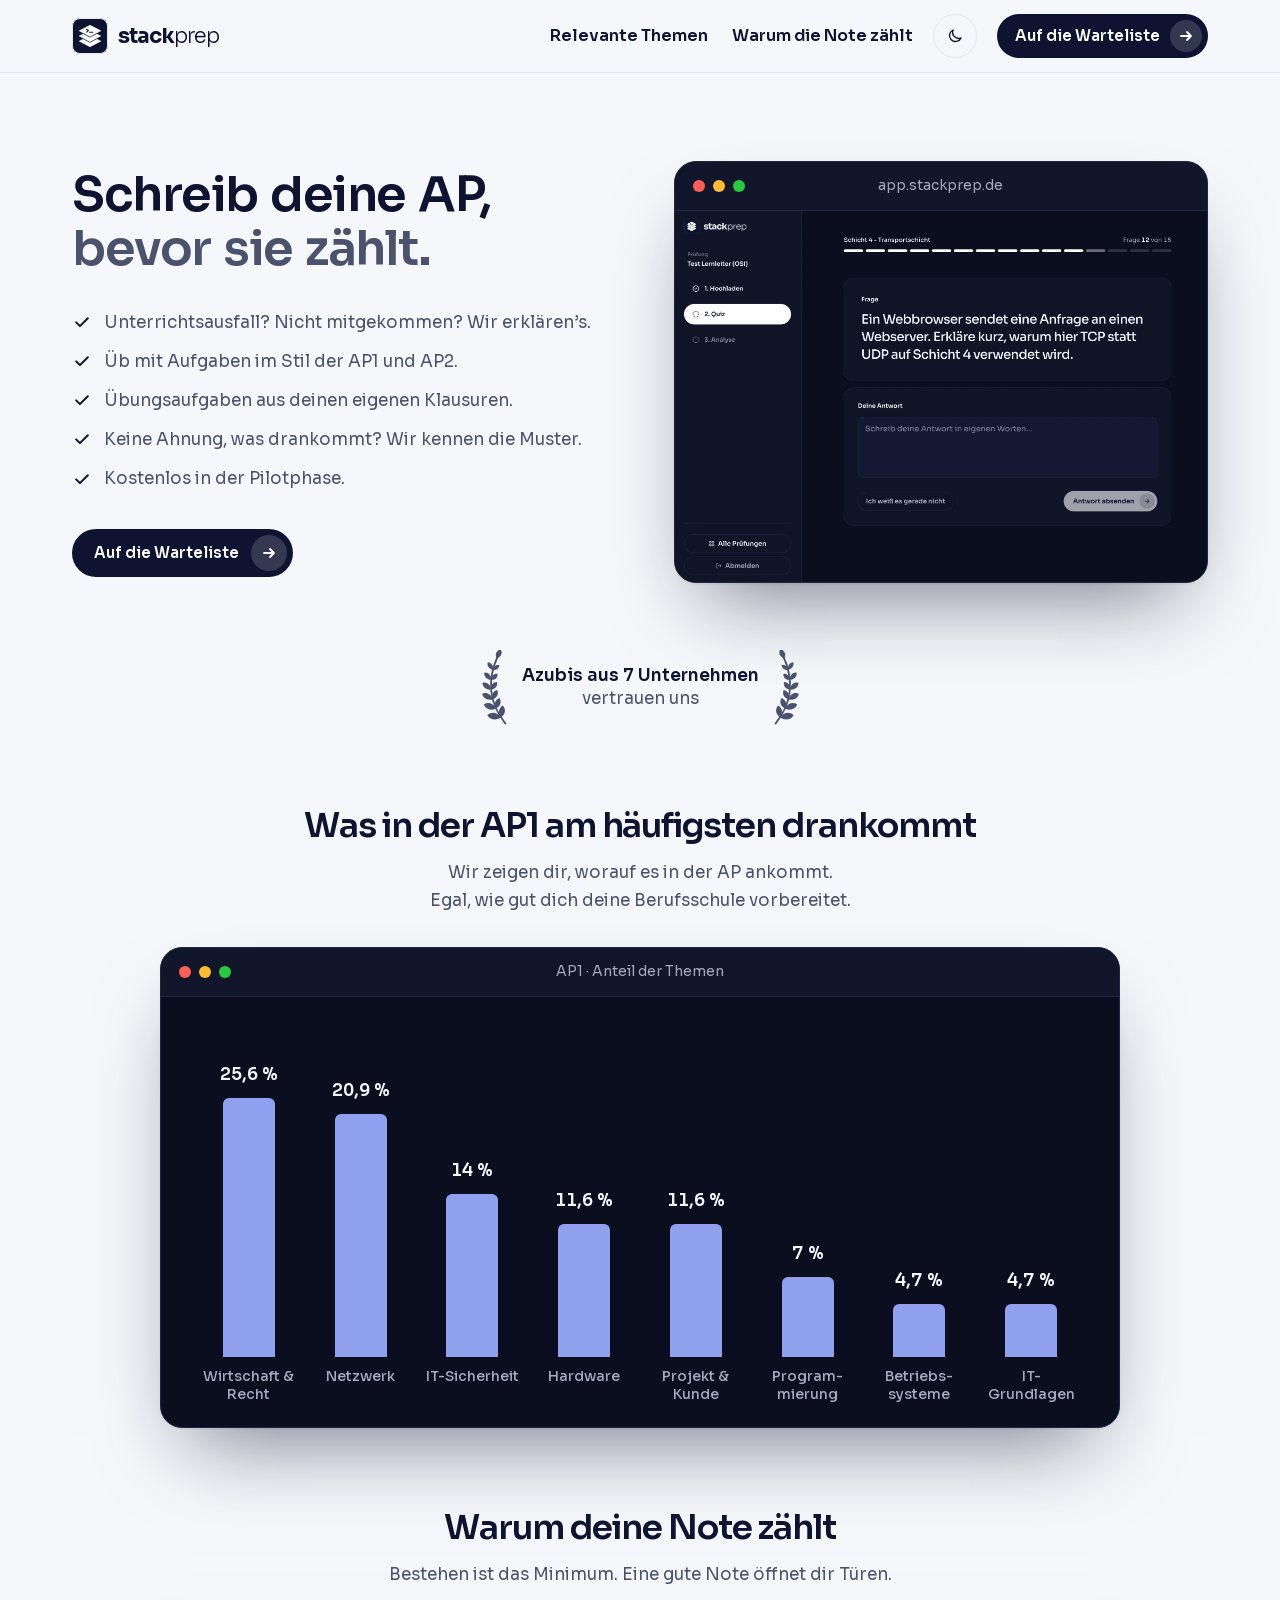
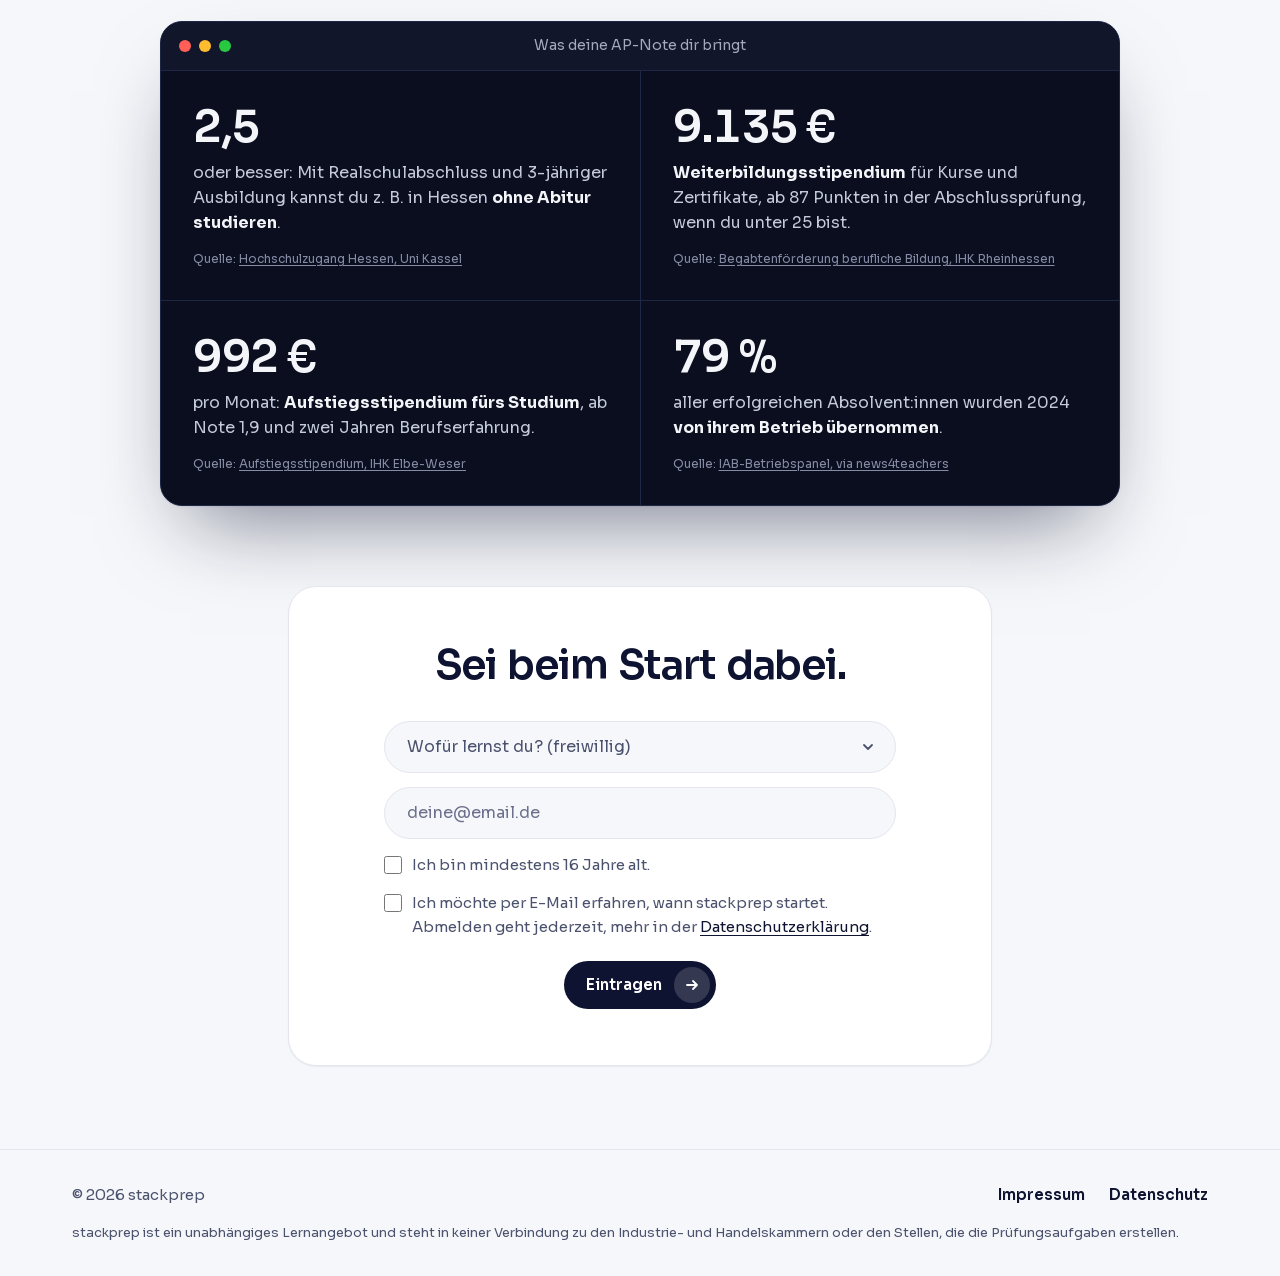
==== commit af3eb6eb: "Emphasize key benefits in the grade section" ====
--- a/index.html
+++ b/index.html
@@ -160,22 +160,22 @@
           <ul class="stats">
               <li class="stat">
                 <p class="stat__value">2,5</p>
-                <p class="stat__text">oder besser: Mit Realschulabschluss und 3-jähriger Ausbildung kannst du z.&nbsp;B. in Hessen ohne Abitur studieren.</p>
+                <p class="stat__text">oder besser: Mit Realschulabschluss und 3-jähriger Ausbildung kannst du z.&nbsp;B. in Hessen <strong>ohne Abitur studieren</strong>.</p>
                 <p class="stat__source">Quelle: <a href="https://www.uni-kassel.de/uni/studium/vor-der-bewerbung/rund-um-die-studienplatzbewerbung/spezielle-bewerbungssituationen/studieren-ohne-abitur/hochschulzugang-mit-mittlerem-schulabschluss-und-qualifiziertem-ausbildungsabschluss.html" rel="noopener" target="_blank">Hochschulzugang Hessen, Uni Kassel</a></p>
               </li>
               <li class="stat">
                 <p class="stat__value">9.135&nbsp;€</p>
-                <p class="stat__text">Weiterbildungsstipendium für Kurse und Zertifikate, ab 87 Punkten in der Abschlussprüfung, wenn du unter 25 bist.</p>
+                <p class="stat__text"><strong>Weiterbildungsstipendium</strong> für Kurse und Zertifikate, ab 87 Punkten in der Abschlussprüfung, wenn du unter 25 bist.</p>
                 <p class="stat__source">Quelle: <a href="https://www.ihk.de/rheinhessen/aus-und-weiterbildung/beratung/stipendium-weiterbildung-3168834" rel="noopener" target="_blank">Begabtenförderung berufliche Bildung, IHK Rheinhessen</a></p>
               </li>
               <li class="stat">
                 <p class="stat__value">992&nbsp;€</p>
-                <p class="stat__text">pro Monat: Aufstiegsstipendium fürs Studium, ab Note 1,9 und zwei Jahren Berufserfahrung.</p>
+                <p class="stat__text">pro Monat: <strong>Aufstiegsstipendium fürs Studium</strong>, ab Note 1,9 und zwei Jahren Berufserfahrung.</p>
                 <p class="stat__source">Quelle: <a href="https://www.ihk.de/elbeweser/aus-und-weiterbildung/weiterbildung/foerderung-der-weiterbildung/aufstiegsstipendium-1700818" rel="noopener" target="_blank">Aufstiegsstipendium, IHK Elbe-Weser</a></p>
               </li>
               <li class="stat">
                 <p class="stat__value">79&nbsp;%</p>
-                <p class="stat__text">aller erfolgreichen Absolvent:innen wurden 2024 von ihrem Betrieb übernommen.</p>
+                <p class="stat__text">aller erfolgreichen Absolvent:innen wurden 2024 <strong>von ihrem Betrieb übernommen</strong>.</p>
                 <p class="stat__source">Quelle: <a href="https://www.news4teachers.de/2025/07/studie-auszubildende-haben-exzellente-uebernahmechancen-quote-so-hoch-wie-nie/" rel="noopener" target="_blank">IAB-Betriebspanel, via news4teachers</a></p>
               </li>
           </ul>
--- a/assets/css/styles.css
+++ b/assets/css/styles.css
@@ -724,6 +724,11 @@
   line-height: 1.55;
 }
 
+.stat__text strong {
+  color: #F4F5F9;
+  font-weight: 700;
+}
+
 .stat__source {
   margin-top: 0.875rem;
   color: #868CA6;
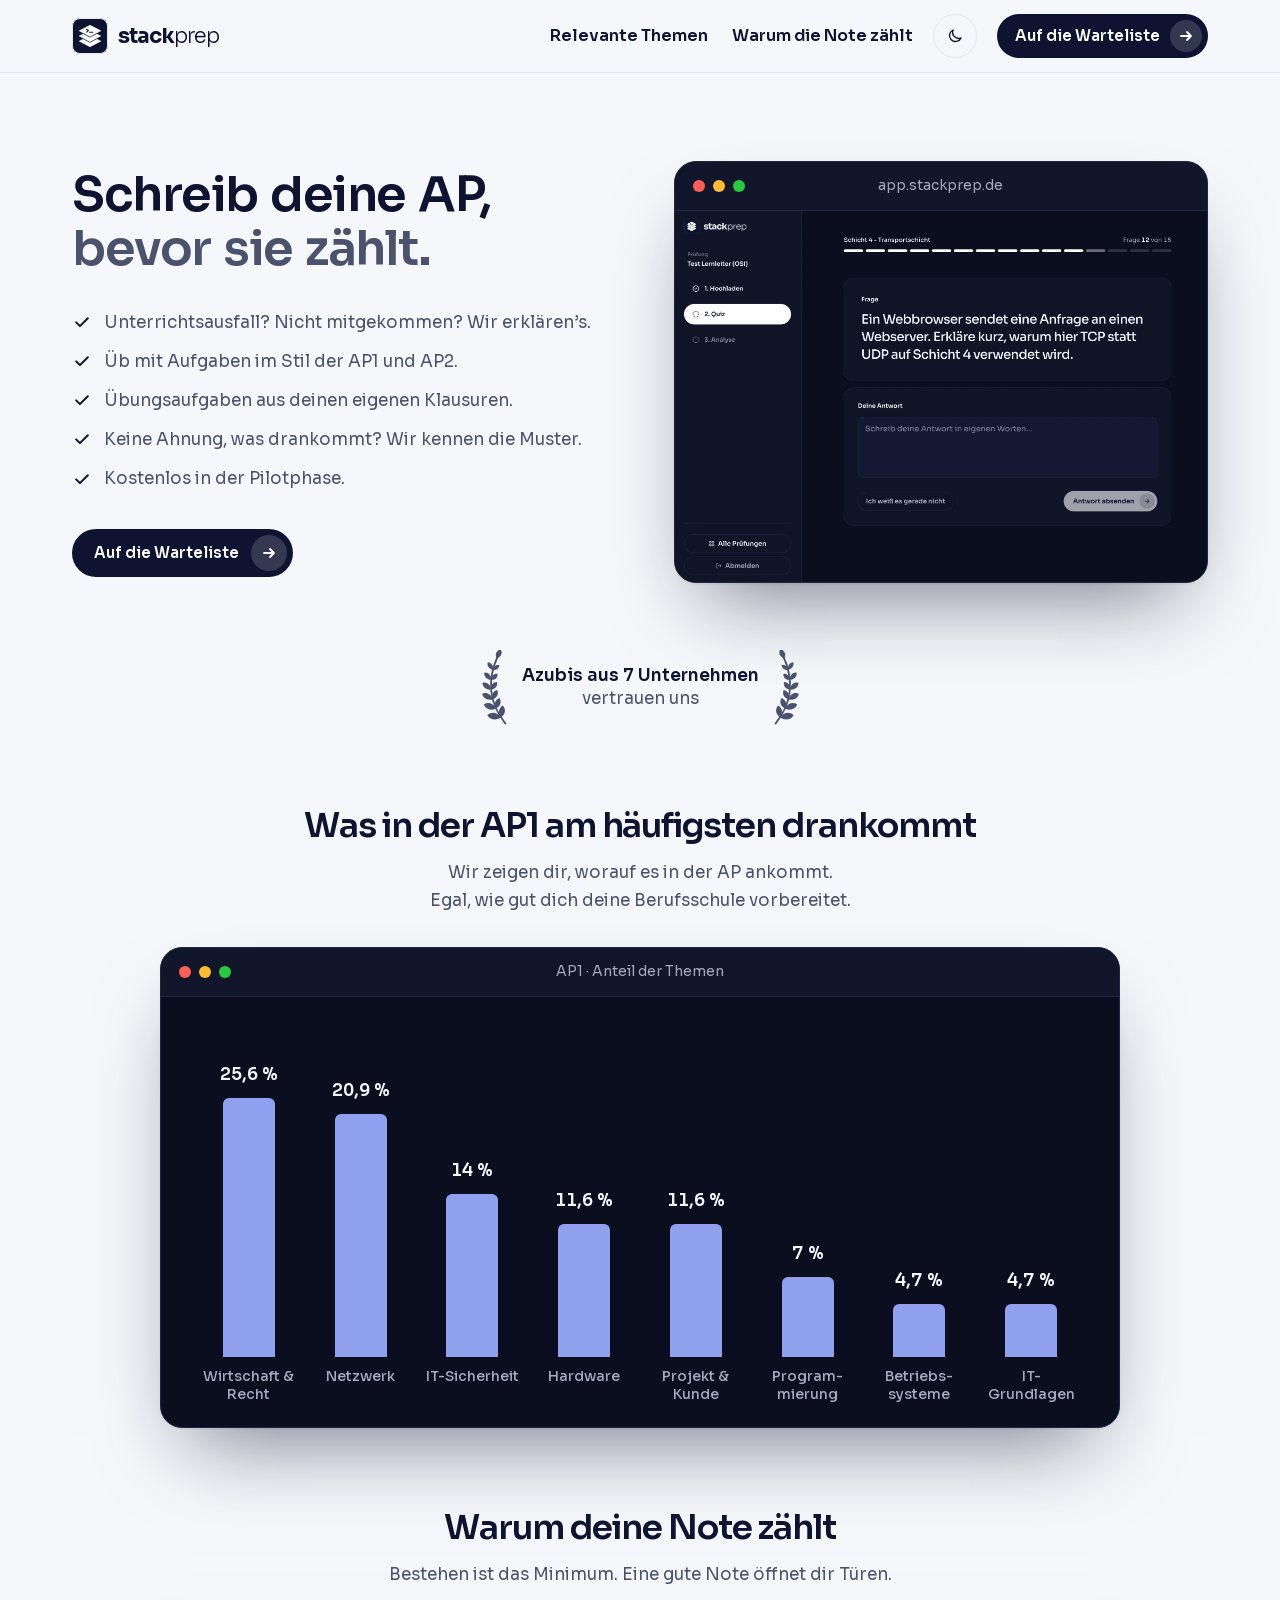
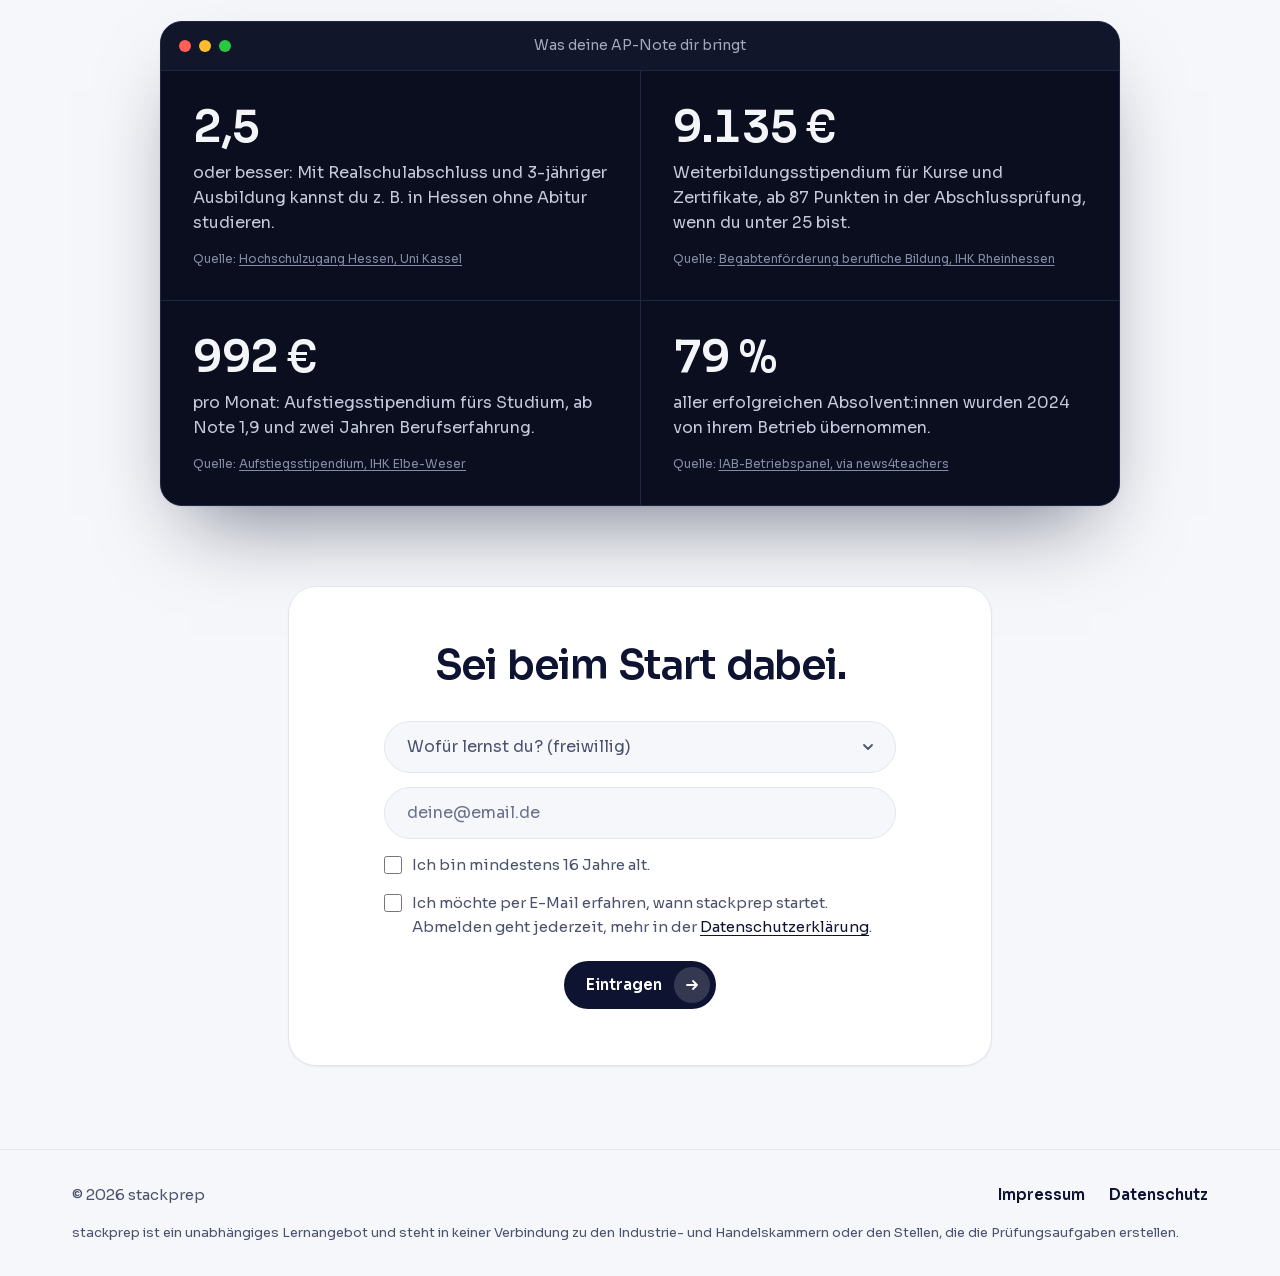
==== commit 9417d45c: "Let students describe what they learn for Etwas anderes" ====
--- a/index.html
+++ b/index.html
@@ -160,22 +160,22 @@
           <ul class="stats">
               <li class="stat">
                 <p class="stat__value">2,5</p>
-                <p class="stat__text">oder besser: Mit Realschulabschluss und 3-jähriger Ausbildung kannst du z.&nbsp;B. in Hessen <strong>ohne Abitur studieren</strong>.</p>
+                <p class="stat__text">oder besser: Mit Realschulabschluss und 3-jähriger Ausbildung kannst du z.&nbsp;B. in Hessen ohne Abitur studieren.</p>
                 <p class="stat__source">Quelle: <a href="https://www.uni-kassel.de/uni/studium/vor-der-bewerbung/rund-um-die-studienplatzbewerbung/spezielle-bewerbungssituationen/studieren-ohne-abitur/hochschulzugang-mit-mittlerem-schulabschluss-und-qualifiziertem-ausbildungsabschluss.html" rel="noopener" target="_blank">Hochschulzugang Hessen, Uni Kassel</a></p>
               </li>
               <li class="stat">
                 <p class="stat__value">9.135&nbsp;€</p>
-                <p class="stat__text"><strong>Weiterbildungsstipendium</strong> für Kurse und Zertifikate, ab 87 Punkten in der Abschlussprüfung, wenn du unter 25 bist.</p>
+                <p class="stat__text">Weiterbildungsstipendium für Kurse und Zertifikate, ab 87 Punkten in der Abschlussprüfung, wenn du unter 25 bist.</p>
                 <p class="stat__source">Quelle: <a href="https://www.ihk.de/rheinhessen/aus-und-weiterbildung/beratung/stipendium-weiterbildung-3168834" rel="noopener" target="_blank">Begabtenförderung berufliche Bildung, IHK Rheinhessen</a></p>
               </li>
               <li class="stat">
                 <p class="stat__value">992&nbsp;€</p>
-                <p class="stat__text">pro Monat: <strong>Aufstiegsstipendium fürs Studium</strong>, ab Note 1,9 und zwei Jahren Berufserfahrung.</p>
+                <p class="stat__text">pro Monat: Aufstiegsstipendium fürs Studium, ab Note 1,9 und zwei Jahren Berufserfahrung.</p>
                 <p class="stat__source">Quelle: <a href="https://www.ihk.de/elbeweser/aus-und-weiterbildung/weiterbildung/foerderung-der-weiterbildung/aufstiegsstipendium-1700818" rel="noopener" target="_blank">Aufstiegsstipendium, IHK Elbe-Weser</a></p>
               </li>
               <li class="stat">
                 <p class="stat__value">79&nbsp;%</p>
-                <p class="stat__text">aller erfolgreichen Absolvent:innen wurden 2024 <strong>von ihrem Betrieb übernommen</strong>.</p>
+                <p class="stat__text">aller erfolgreichen Absolvent:innen wurden 2024 von ihrem Betrieb übernommen.</p>
                 <p class="stat__source">Quelle: <a href="https://www.news4teachers.de/2025/07/studie-auszubildende-haben-exzellente-uebernahmechancen-quote-so-hoch-wie-nie/" rel="noopener" target="_blank">IAB-Betriebspanel, via news4teachers</a></p>
               </li>
           </ul>
@@ -210,6 +210,11 @@
               <svg class="select__chevron" viewBox="0 0 16 16" fill="none" stroke="currentColor" stroke-width="1.8" stroke-linecap="round" stroke-linejoin="round" aria-hidden="true" focusable="false"><path d="M4 6l4 4 4-4"/></svg>
             </span>
 
+            <div data-other-profession>
+              <label class="visually-hidden" for="beruf-andere">Was lernst du? (bei „Etwas anderes“, freiwillig)</label>
+              <input class="waitlist__input" id="beruf-andere" name="berufAndere" type="text" placeholder="Was lernst du? (freiwillig)" maxlength="120">
+            </div>
+
             <label class="visually-hidden" for="email">E-Mail-Adresse</label>
             <input class="waitlist__input" id="email" name="email" type="email" placeholder="deine@email.de" autocomplete="email" inputmode="email" maxlength="254" required>
 
